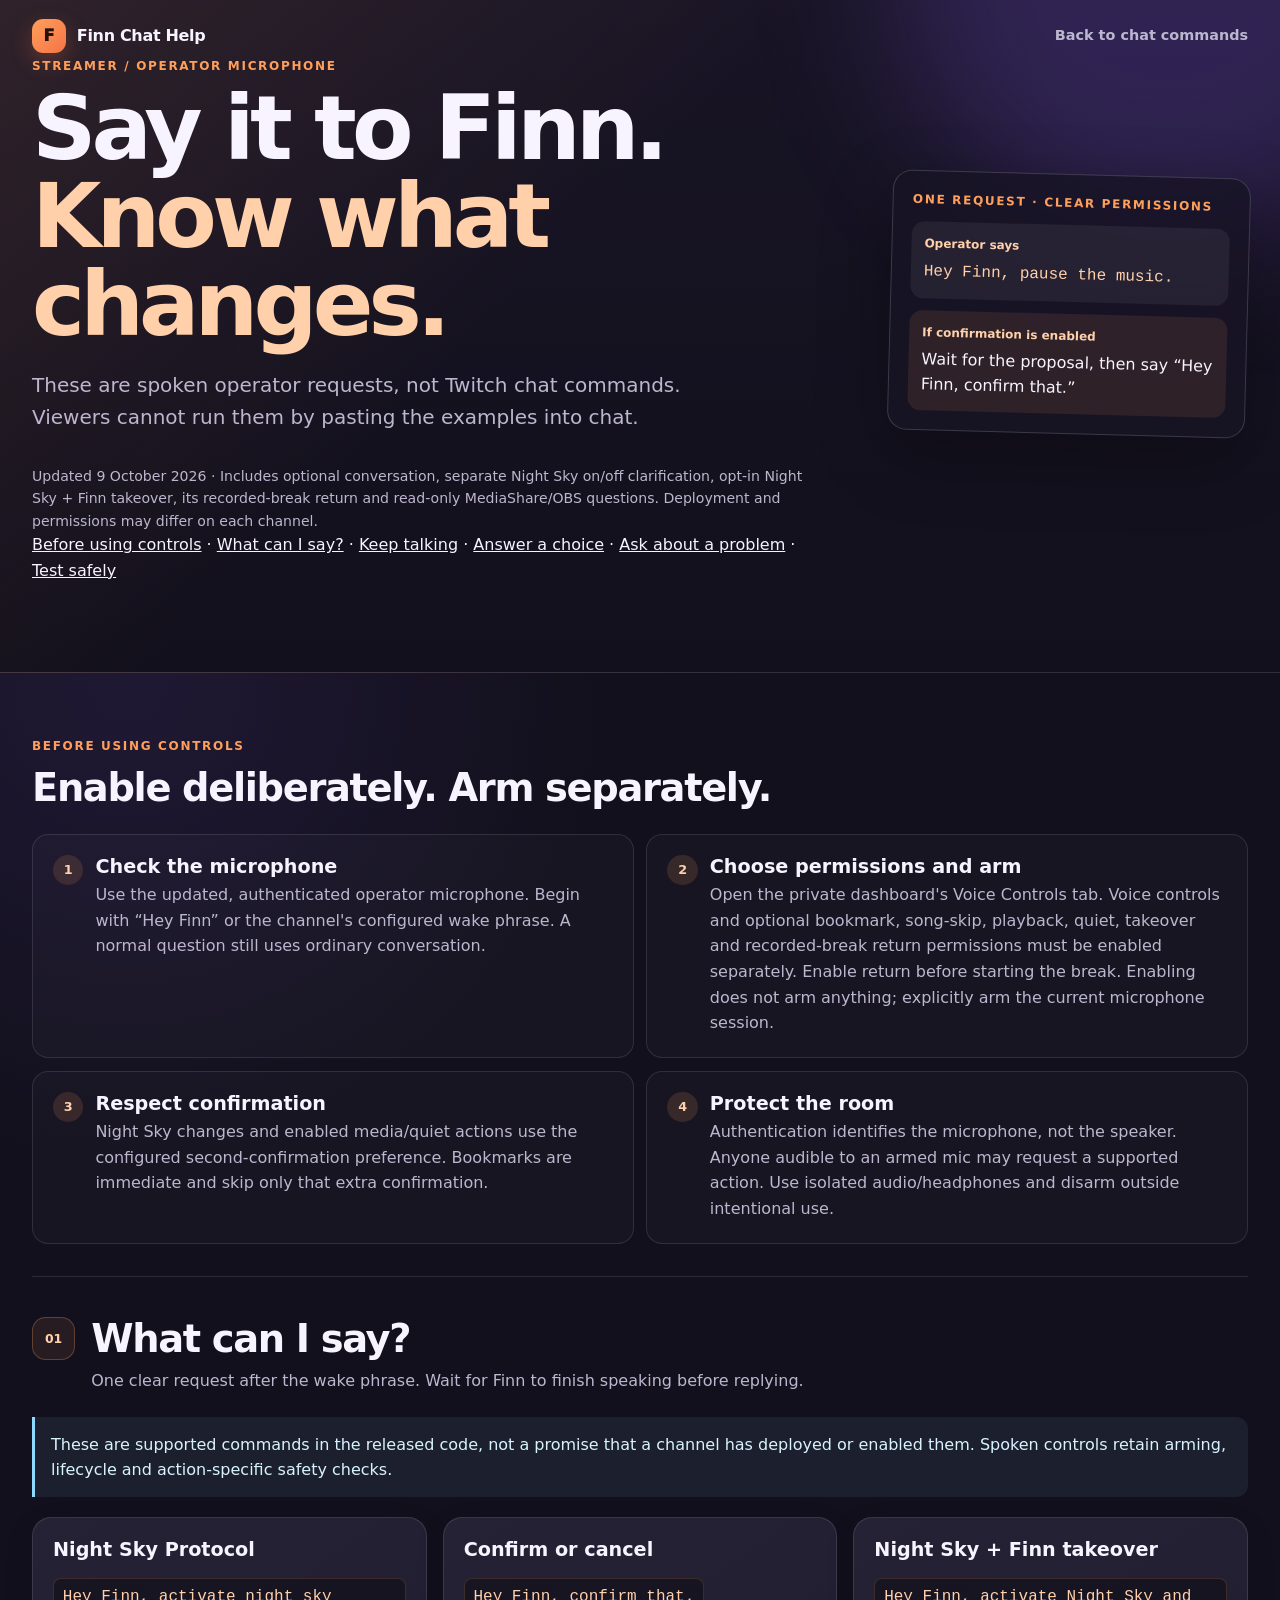
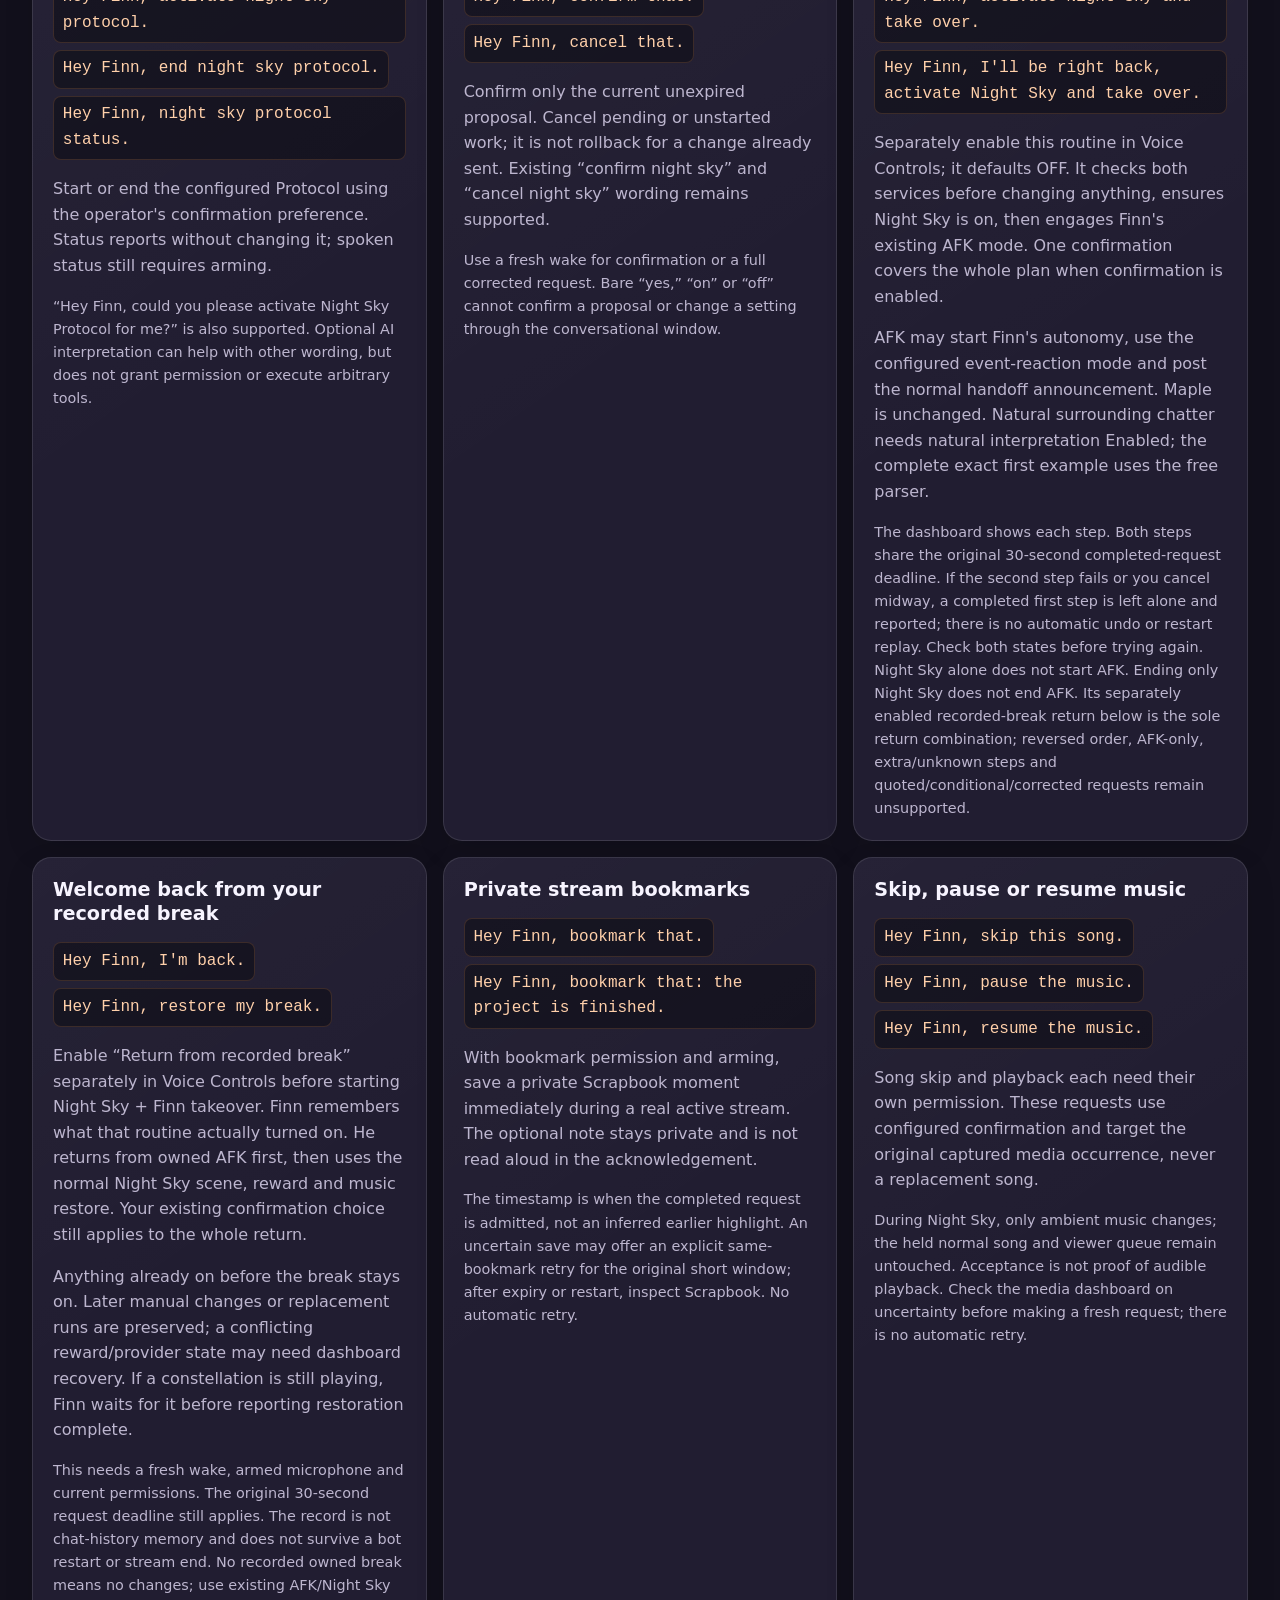
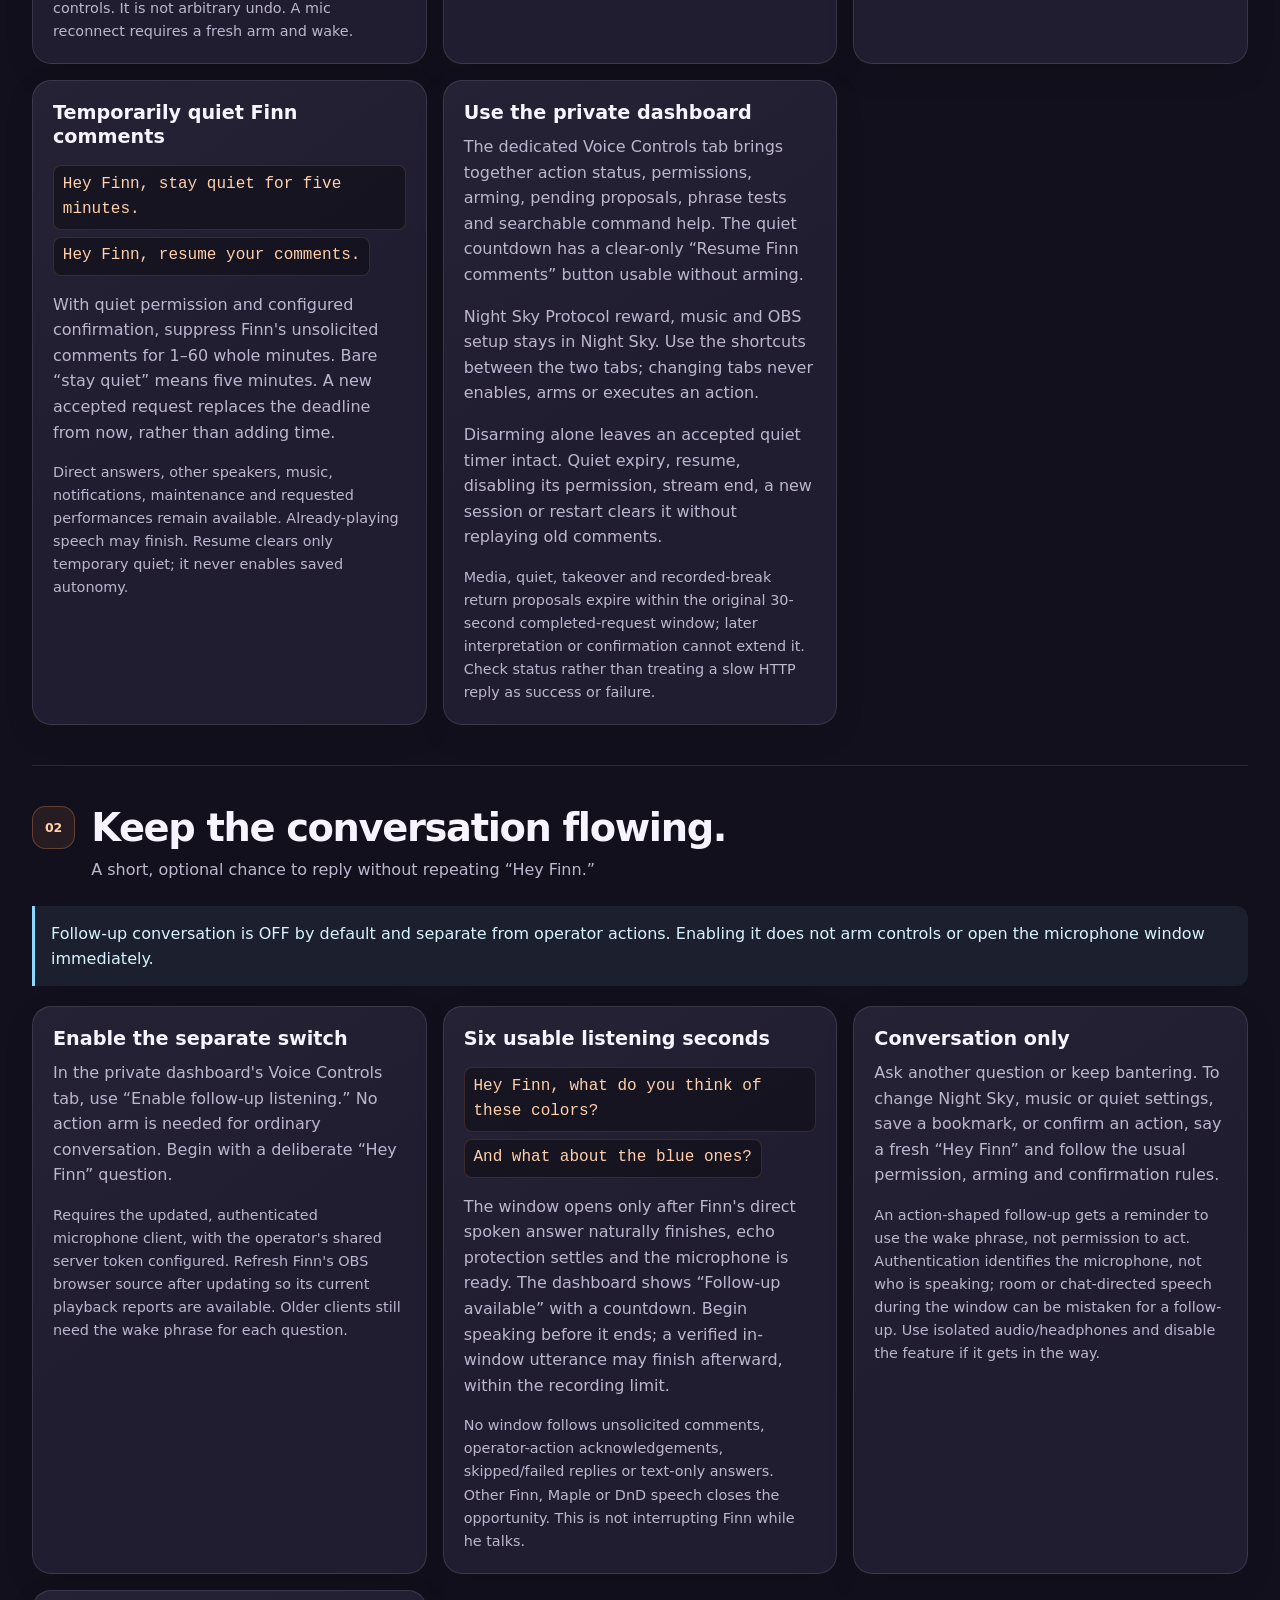
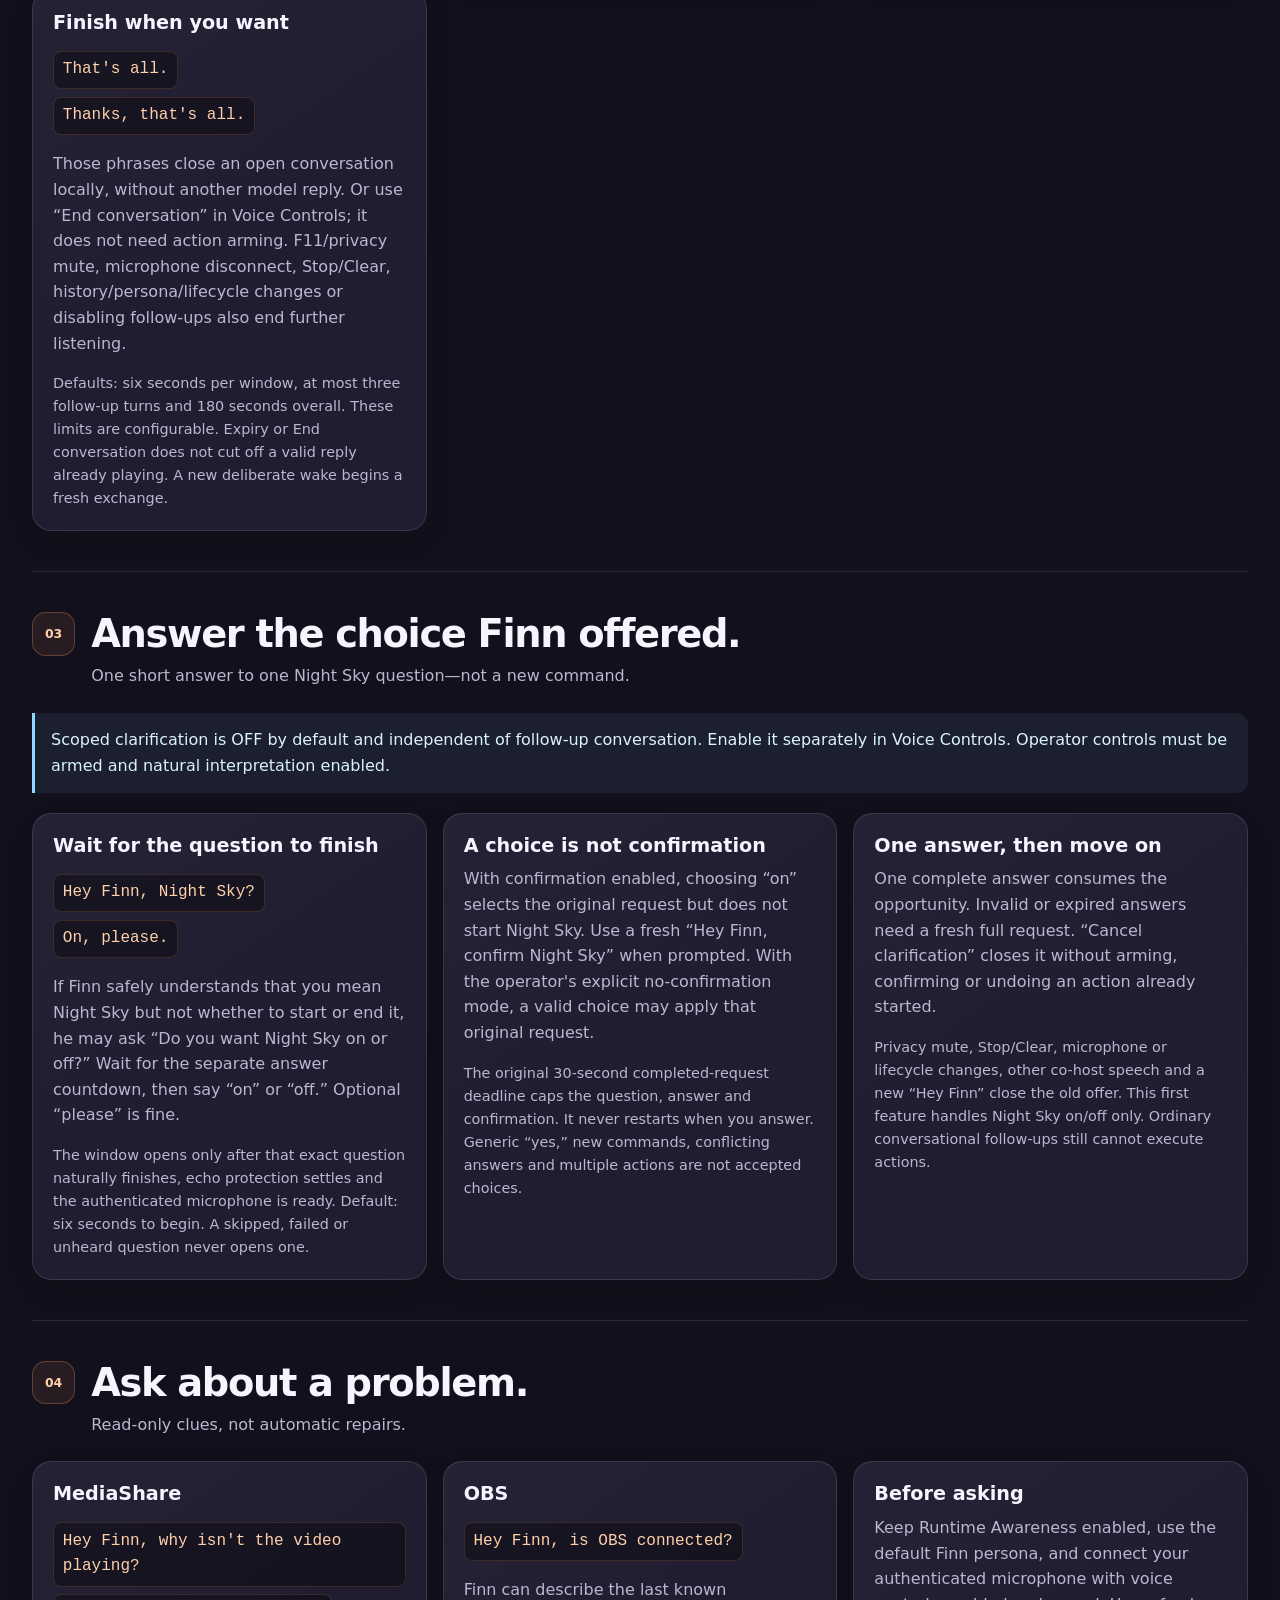
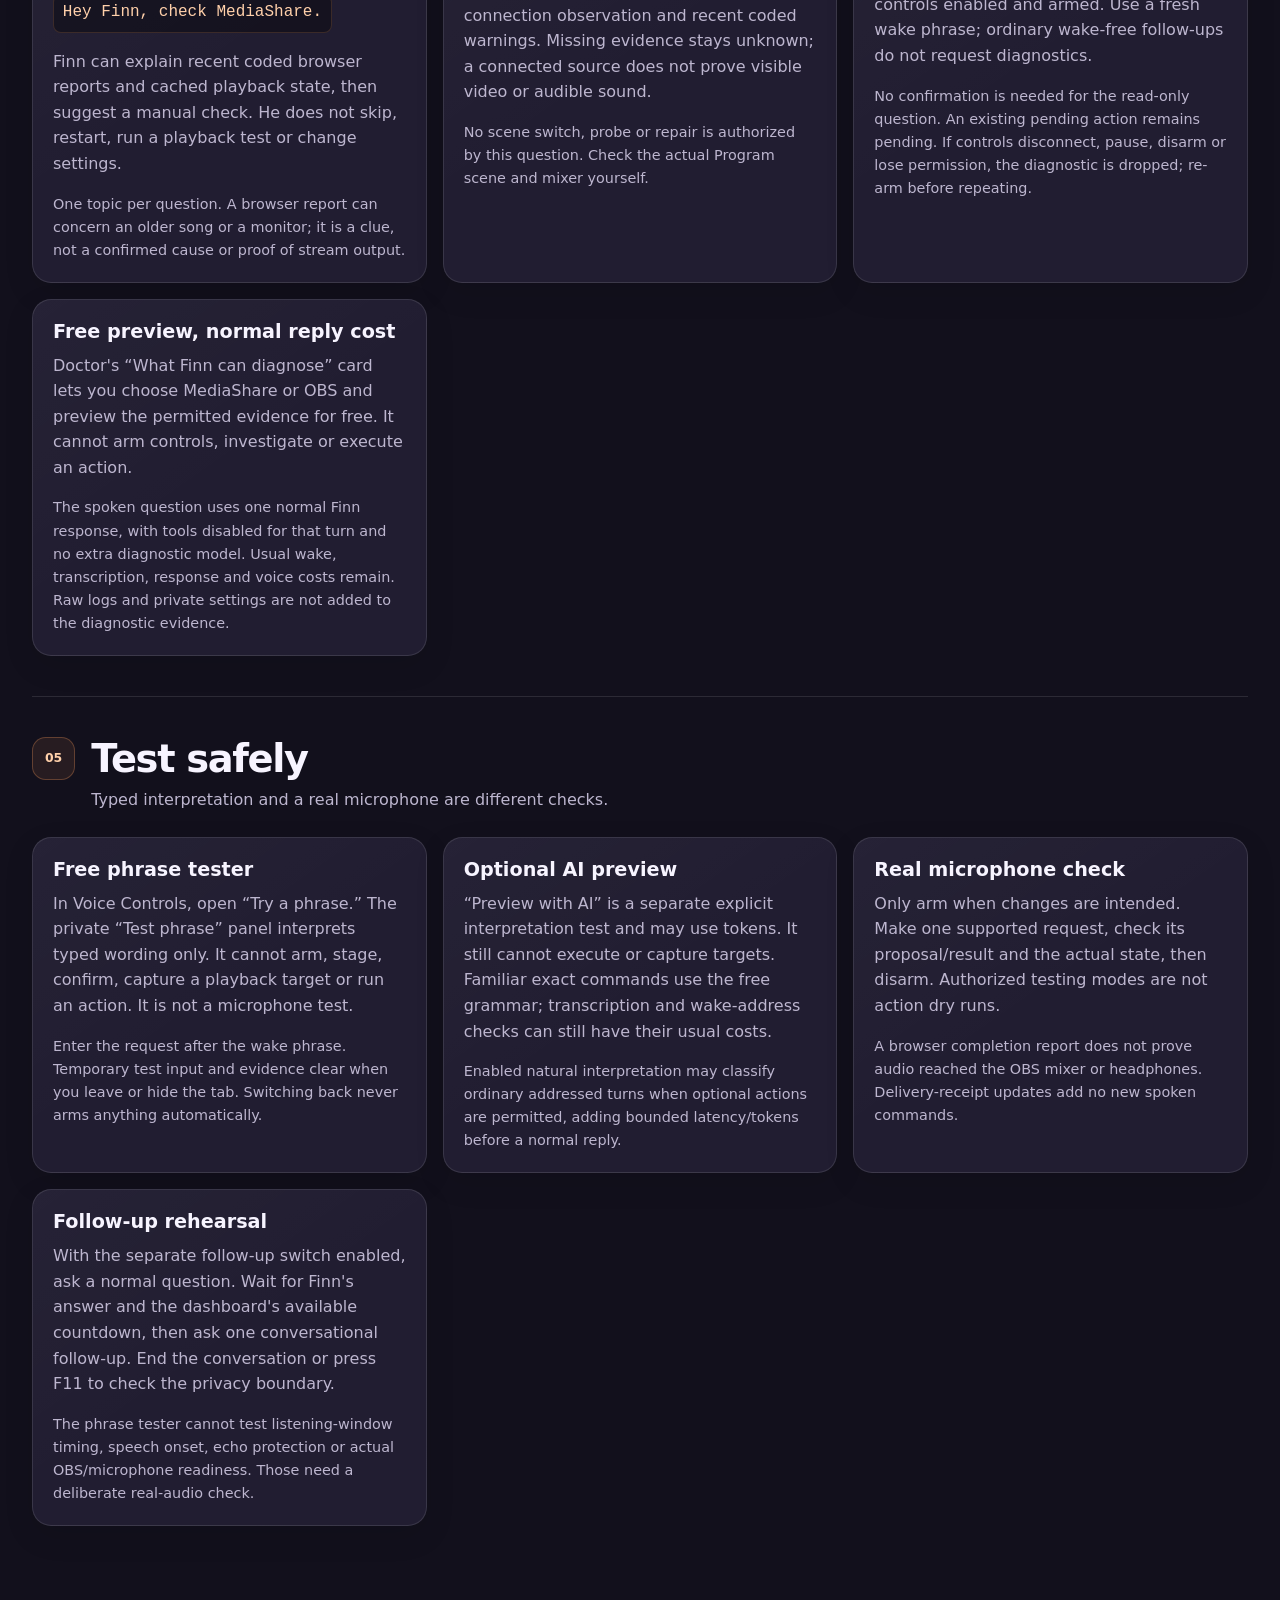
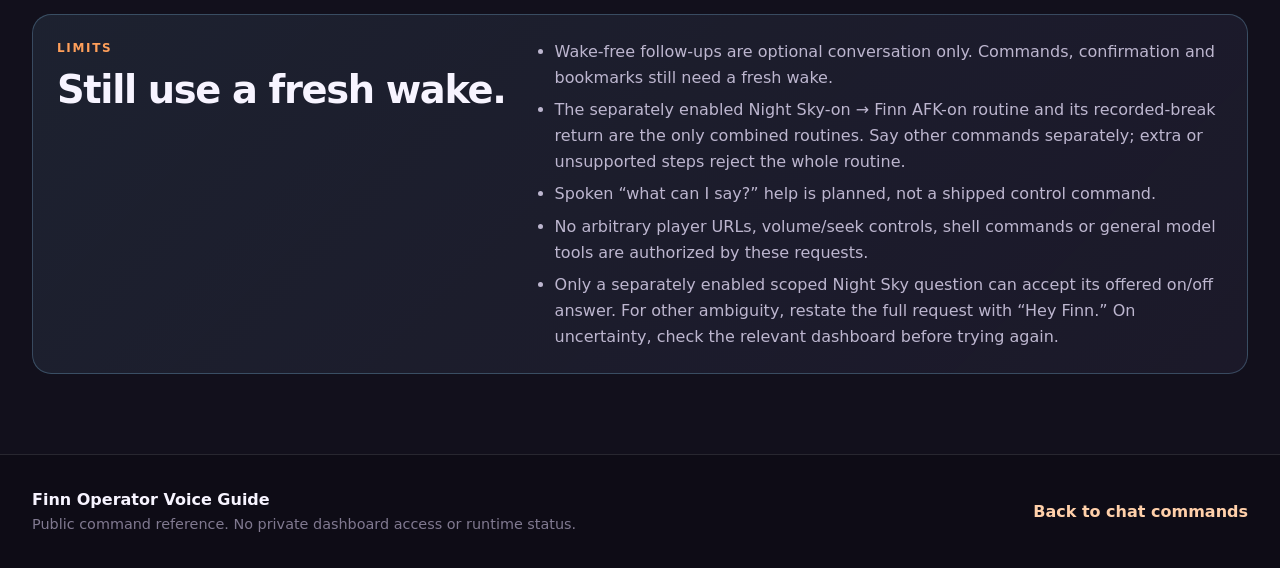
==== voice.html @ f702de1c "Document read-only MediaShare and OBS voice questions" ====
<!doctype html>
<html lang="en">
<head>
  <meta charset="utf-8">
  <meta name="viewport" content="width=device-width, initial-scale=1">
  <meta name="description" content="Finn's streamer/operator microphone controls: what to say, confirmation, privacy, and safe testing.">
  <meta name="theme-color" content="#12101c">
  <meta name="referrer" content="no-referrer">
  <meta http-equiv="Content-Security-Policy" content="default-src 'self'; script-src 'self'; style-src 'self'; img-src 'self' data:; connect-src 'none'; font-src 'self'; object-src 'none'; base-uri 'none'; form-action 'none';">
  <title>Finn Operator Voice Guide</title>
  <link rel="stylesheet" href="styles.css">
</head>
<body>
  <a class="skip-link" href="#voice-guide">Skip to the voice guide</a>
  <header class="site-header">
    <div class="header-glow" aria-hidden="true"></div>
    <div class="shell hero">
      <nav class="topbar" aria-label="Primary navigation">
        <a class="brand" href="index.html" aria-label="Finn Chat Help home">
          <span class="brand-mark" aria-hidden="true">F</span>
          <span>Finn Chat Help</span>
        </a>
        <a class="nav-link" href="index.html">Back to chat commands</a>
      </nav>
      <div class="hero-copy" id="top">
        <p class="eyebrow">STREAMER / OPERATOR MICROPHONE</p>
        <h1>Say it to Finn.<br><span>Know what changes.</span></h1>
        <p class="hero-intro">These are spoken operator requests, not Twitch chat commands. Viewers cannot run them by pasting the examples into chat.</p>
        <p class="search-hint">Updated 9 October 2026 · Includes optional conversation, separate Night Sky on/off clarification, opt-in Night Sky + Finn takeover, its recorded-break return and read-only MediaShare/OBS questions. Deployment and permissions may differ on each channel.</p>
        <p><a href="#before-use">Before using controls</a> · <a href="#commands">What can I say?</a> · <a href="#follow-ups">Keep talking</a> · <a href="#clarification">Answer a choice</a> · <a href="#diagnostics">Ask about a problem</a> · <a href="#testing">Test safely</a></p>
      </div>
      <div class="hero-card" aria-label="Voice request example">
        <p class="hero-card-label">ONE REQUEST · CLEAR PERMISSIONS</p>
        <div class="chat-bubble"><span class="chat-name">Operator says</span><code>Hey Finn, pause the music.</code></div>
        <div class="chat-bubble bot"><span class="chat-name">If confirmation is enabled</span><span>Wait for the proposal, then say “Hey Finn, confirm that.”</span></div>
      </div>
    </div>
  </header>

  <main id="voice-guide" class="shell">
    <section class="quick-start" id="before-use" aria-labelledby="before-use-title">
      <p class="section-kicker">BEFORE USING CONTROLS</p>
      <h2 id="before-use-title">Enable deliberately. Arm separately.</h2>
      <div class="quick-grid">
        <article><span class="step">1</span><h3>Check the microphone</h3><p>Use the updated, authenticated operator microphone. Begin with “Hey Finn” or the channel's configured wake phrase. A normal question still uses ordinary conversation.</p></article>
        <article><span class="step">2</span><h3>Choose permissions and arm</h3><p>Open the private dashboard's Voice Controls tab. Voice controls and optional bookmark, song-skip, playback, quiet, takeover and recorded-break return permissions must be enabled separately. Enable return before starting the break. Enabling does not arm anything; explicitly arm the current microphone session.</p></article>
        <article><span class="step">3</span><h3>Respect confirmation</h3><p>Night Sky changes and enabled media/quiet actions use the configured second-confirmation preference. Bookmarks are immediate and skip only that extra confirmation.</p></article>
        <article><span class="step">4</span><h3>Protect the room</h3><p>Authentication identifies the microphone, not the speaker. Anyone audible to an armed mic may request a supported action. Use isolated audio/headphones and disarm outside intentional use.</p></article>
      </div>
    </section>

    <section class="command-section" id="commands" aria-labelledby="commands-title">
      <div class="section-heading"><span class="section-icon" aria-hidden="true">01</span><div><h2 id="commands-title">What can I say?</h2><p>One clear request after the wake phrase. Wait for Finn to finish speaking before replying.</p></div></div>
      <div class="notice">These are supported commands in the released code, not a promise that a channel has deployed or enabled them. Spoken controls retain arming, lifecycle and action-specific safety checks.</div>
      <div class="card-grid">
        <article class="command-card" id="night-sky">
          <h3>Night Sky Protocol</h3>
          <div class="command-list"><code>Hey Finn, activate night sky protocol.</code><code>Hey Finn, end night sky protocol.</code><code>Hey Finn, night sky protocol status.</code></div>
          <p>Start or end the configured Protocol using the operator's confirmation preference. Status reports without changing it; spoken status still requires arming.</p>
          <p class="fine-print">“Hey Finn, could you please activate Night Sky Protocol for me?” is also supported. Optional AI interpretation can help with other wording, but does not grant permission or execute arbitrary tools.</p>
        </article>
        <article class="command-card" id="confirm-cancel">
          <h3>Confirm or cancel</h3>
          <div class="command-list"><code>Hey Finn, confirm that.</code><code>Hey Finn, cancel that.</code></div>
          <p>Confirm only the current unexpired proposal. Cancel pending or unstarted work; it is not rollback for a change already sent. Existing “confirm night sky” and “cancel night sky” wording remains supported.</p>
          <p class="fine-print">Use a fresh wake for confirmation or a full corrected request. Bare “yes,” “on” or “off” cannot confirm a proposal or change a setting through the conversational window.</p>
        </article>
        <article class="command-card" id="night-sky-takeover">
          <h3>Night Sky + Finn takeover</h3>
          <div class="command-list"><code>Hey Finn, activate Night Sky and take over.</code><code>Hey Finn, I'll be right back, activate Night Sky and take over.</code></div>
          <p>Separately enable this routine in Voice Controls; it defaults OFF. It checks both services before changing anything, ensures Night Sky is on, then engages Finn's existing AFK mode. One confirmation covers the whole plan when confirmation is enabled.</p>
          <p>AFK may start Finn's autonomy, use the configured event-reaction mode and post the normal handoff announcement. Maple is unchanged. Natural surrounding chatter needs natural interpretation Enabled; the complete exact first example uses the free parser.</p>
          <p class="fine-print">The dashboard shows each step. Both steps share the original 30-second completed-request deadline. If the second step fails or you cancel midway, a completed first step is left alone and reported; there is no automatic undo or restart replay. Check both states before trying again.</p>
          <p class="fine-print">Night Sky alone does not start AFK. Ending only Night Sky does not end AFK. Its separately enabled recorded-break return below is the sole return combination; reversed order, AFK-only, extra/unknown steps and quoted/conditional/corrected requests remain unsupported.</p>
        </article>
        <article class="command-card" id="break-return">
          <h3>Welcome back from your recorded break</h3>
          <div class="command-list"><code>Hey Finn, I'm back.</code><code>Hey Finn, restore my break.</code></div>
          <p>Enable “Return from recorded break” separately in Voice Controls before starting Night Sky + Finn takeover. Finn remembers what that routine actually turned on. He returns from owned AFK first, then uses the normal Night Sky scene, reward and music restore. Your existing confirmation choice still applies to the whole return.</p>
          <p>Anything already on before the break stays on. Later manual changes or replacement runs are preserved; a conflicting reward/provider state may need dashboard recovery. If a constellation is still playing, Finn waits for it before reporting restoration complete.</p>
          <p class="fine-print">This needs a fresh wake, armed microphone and current permissions. The original 30-second request deadline still applies. The record is not chat-history memory and does not survive a bot restart or stream end. No recorded owned break means no changes; use existing AFK/Night Sky controls. It is not arbitrary undo. A mic reconnect requires a fresh arm and wake.</p>
        </article>
        <article class="command-card" id="bookmarks">
          <h3>Private stream bookmarks</h3>
          <div class="command-list"><code>Hey Finn, bookmark that.</code><code>Hey Finn, bookmark that: the project is finished.</code></div>
          <p>With bookmark permission and arming, save a private Scrapbook moment immediately during a real active stream. The optional note stays private and is not read aloud in the acknowledgement.</p>
          <p class="fine-print">The timestamp is when the completed request is admitted, not an inferred earlier highlight. An uncertain save may offer an explicit same-bookmark retry for the original short window; after expiry or restart, inspect Scrapbook. No automatic retry.</p>
        </article>
        <article class="command-card" id="media">
          <h3>Skip, pause or resume music</h3>
          <div class="command-list"><code>Hey Finn, skip this song.</code><code>Hey Finn, pause the music.</code><code>Hey Finn, resume the music.</code></div>
          <p>Song skip and playback each need their own permission. These requests use configured confirmation and target the original captured media occurrence, never a replacement song.</p>
          <p class="fine-print">During Night Sky, only ambient music changes; the held normal song and viewer queue remain untouched. Acceptance is not proof of audible playback. Check the media dashboard on uncertainty before making a fresh request; there is no automatic retry.</p>
        </article>
        <article class="command-card" id="quiet">
          <h3>Temporarily quiet Finn comments</h3>
          <div class="command-list"><code>Hey Finn, stay quiet for five minutes.</code><code>Hey Finn, resume your comments.</code></div>
          <p>With quiet permission and configured confirmation, suppress Finn's unsolicited comments for 1–60 whole minutes. Bare “stay quiet” means five minutes. A new accepted request replaces the deadline from now, rather than adding time.</p>
          <p class="fine-print">Direct answers, other speakers, music, notifications, maintenance and requested performances remain available. Already-playing speech may finish. Resume clears only temporary quiet; it never enables saved autonomy.</p>
        </article>
        <article class="command-card" id="dashboard">
          <h3>Use the private dashboard</h3>
          <p>The dedicated Voice Controls tab brings together action status, permissions, arming, pending proposals, phrase tests and searchable command help. The quiet countdown has a clear-only “Resume Finn comments” button usable without arming.</p>
          <p>Night Sky Protocol reward, music and OBS setup stays in Night Sky. Use the shortcuts between the two tabs; changing tabs never enables, arms or executes an action.</p>
          <p>Disarming alone leaves an accepted quiet timer intact. Quiet expiry, resume, disabling its permission, stream end, a new session or restart clears it without replaying old comments.</p>
          <p class="fine-print">Media, quiet, takeover and recorded-break return proposals expire within the original 30-second completed-request window; later interpretation or confirmation cannot extend it. Check status rather than treating a slow HTTP reply as success or failure.</p>
        </article>
      </div>
    </section>

    <section class="command-section" id="follow-ups" aria-labelledby="follow-ups-title">
      <div class="section-heading"><span class="section-icon" aria-hidden="true">02</span><div><h2 id="follow-ups-title">Keep the conversation flowing.</h2><p>A short, optional chance to reply without repeating “Hey Finn.”</p></div></div>
      <div class="notice">Follow-up conversation is OFF by default and separate from operator actions. Enabling it does not arm controls or open the microphone window immediately.</div>
      <div class="card-grid">
        <article class="command-card" id="follow-up-start">
          <h3>Enable the separate switch</h3>
          <p>In the private dashboard's Voice Controls tab, use “Enable follow-up listening.” No action arm is needed for ordinary conversation. Begin with a deliberate “Hey Finn” question.</p>
          <p class="fine-print">Requires the updated, authenticated microphone client, with the operator's shared server token configured. Refresh Finn's OBS browser source after updating so its current playback reports are available. Older clients still need the wake phrase for each question.</p>
        </article>
        <article class="command-card" id="follow-up-window">
          <h3>Six usable listening seconds</h3>
          <div class="command-list"><code>Hey Finn, what do you think of these colors?</code><code>And what about the blue ones?</code></div>
          <p>The window opens only after Finn's direct spoken answer naturally finishes, echo protection settles and the microphone is ready. The dashboard shows “Follow-up available” with a countdown. Begin speaking before it ends; a verified in-window utterance may finish afterward, within the recording limit.</p>
          <p class="fine-print">No window follows unsolicited comments, operator-action acknowledgements, skipped/failed replies or text-only answers. Other Finn, Maple or DnD speech closes the opportunity. This is not interrupting Finn while he talks.</p>
        </article>
        <article class="command-card" id="follow-up-actions">
          <h3>Conversation only</h3>
          <p>Ask another question or keep bantering. To change Night Sky, music or quiet settings, save a bookmark, or confirm an action, say a fresh “Hey Finn” and follow the usual permission, arming and confirmation rules.</p>
          <p class="fine-print">An action-shaped follow-up gets a reminder to use the wake phrase, not permission to act. Authentication identifies the microphone, not who is speaking; room or chat-directed speech during the window can be mistaken for a follow-up. Use isolated audio/headphones and disable the feature if it gets in the way.</p>
        </article>
        <article class="command-card" id="follow-up-end">
          <h3>Finish when you want</h3>
          <div class="command-list"><code>That's all.</code><code>Thanks, that's all.</code></div>
          <p>Those phrases close an open conversation locally, without another model reply. Or use “End conversation” in Voice Controls; it does not need action arming. F11/privacy mute, microphone disconnect, Stop/Clear, history/persona/lifecycle changes or disabling follow-ups also end further listening.</p>
          <p class="fine-print">Defaults: six seconds per window, at most three follow-up turns and 180 seconds overall. These limits are configurable. Expiry or End conversation does not cut off a valid reply already playing. A new deliberate wake begins a fresh exchange.</p>
        </article>
      </div>
    </section>

    <section class="command-section" id="clarification" aria-labelledby="clarification-title">
      <div class="section-heading"><span class="section-icon" aria-hidden="true">03</span><div><h2 id="clarification-title">Answer the choice Finn offered.</h2><p>One short answer to one Night Sky question—not a new command.</p></div></div>
      <div class="notice">Scoped clarification is OFF by default and independent of follow-up conversation. Enable it separately in Voice Controls. Operator controls must be armed and natural interpretation enabled.</div>
      <div class="card-grid">
        <article class="command-card" id="clarification-choice">
          <h3>Wait for the question to finish</h3>
          <div class="command-list"><code>Hey Finn, Night Sky?</code><code>On, please.</code></div>
          <p>If Finn safely understands that you mean Night Sky but not whether to start or end it, he may ask “Do you want Night Sky on or off?” Wait for the separate answer countdown, then say “on” or “off.” Optional “please” is fine.</p>
          <p class="fine-print">The window opens only after that exact question naturally finishes, echo protection settles and the authenticated microphone is ready. Default: six seconds to begin. A skipped, failed or unheard question never opens one.</p>
        </article>
        <article class="command-card" id="clarification-confirm">
          <h3>A choice is not confirmation</h3>
          <p>With confirmation enabled, choosing “on” selects the original request but does not start Night Sky. Use a fresh “Hey Finn, confirm Night Sky” when prompted. With the operator's explicit no-confirmation mode, a valid choice may apply that original request.</p>
          <p class="fine-print">The original 30-second completed-request deadline caps the question, answer and confirmation. It never restarts when you answer. Generic “yes,” new commands, conflicting answers and multiple actions are not accepted choices.</p>
        </article>
        <article class="command-card" id="clarification-end">
          <h3>One answer, then move on</h3>
          <p>One complete answer consumes the opportunity. Invalid or expired answers need a fresh full request. “Cancel clarification” closes it without arming, confirming or undoing an action already started.</p>
          <p class="fine-print">Privacy mute, Stop/Clear, microphone or lifecycle changes, other co-host speech and a new “Hey Finn” close the old offer. This first feature handles Night Sky on/off only. Ordinary conversational follow-ups still cannot execute actions.</p>
        </article>
      </div>
    </section>

    <section class="command-section" id="diagnostics" aria-labelledby="diagnostics-title">
      <div class="section-heading"><span class="section-icon" aria-hidden="true">04</span><div><h2 id="diagnostics-title">Ask about a problem.</h2><p>Read-only clues, not automatic repairs.</p></div></div>
      <div class="card-grid">
        <article class="command-card"><h3>MediaShare</h3><div class="command-list"><code>Hey Finn, why isn't the video playing?</code><code>Hey Finn, check MediaShare.</code></div><p>Finn can explain recent coded browser reports and cached playback state, then suggest a manual check. He does not skip, restart, run a playback test or change settings.</p><p class="fine-print">One topic per question. A browser report can concern an older song or a monitor; it is a clue, not a confirmed cause or proof of stream output.</p></article>
        <article class="command-card"><h3>OBS</h3><div class="command-list"><code>Hey Finn, is OBS connected?</code></div><p>Finn can describe the last known connection observation and recent coded warnings. Missing evidence stays unknown; a connected source does not prove visible video or audible sound.</p><p class="fine-print">No scene switch, probe or repair is authorized by this question. Check the actual Program scene and mixer yourself.</p></article>
        <article class="command-card"><h3>Before asking</h3><p>Keep Runtime Awareness enabled, use the default Finn persona, and connect your authenticated microphone with voice controls enabled and armed. Use a fresh wake phrase; ordinary wake-free follow-ups do not request diagnostics.</p><p class="fine-print">No confirmation is needed for the read-only question. An existing pending action remains pending. If controls disconnect, pause, disarm or lose permission, the diagnostic is dropped; re-arm before repeating.</p></article>
        <article class="command-card"><h3>Free preview, normal reply cost</h3><p>Doctor's “What Finn can diagnose” card lets you choose MediaShare or OBS and preview the permitted evidence for free. It cannot arm controls, investigate or execute an action.</p><p class="fine-print">The spoken question uses one normal Finn response, with tools disabled for that turn and no extra diagnostic model. Usual wake, transcription, response and voice costs remain. Raw logs and private settings are not added to the diagnostic evidence.</p></article>
      </div>
    </section>

    <section class="command-section" id="testing" aria-labelledby="testing-title">
      <div class="section-heading"><span class="section-icon" aria-hidden="true">05</span><div><h2 id="testing-title">Test safely</h2><p>Typed interpretation and a real microphone are different checks.</p></div></div>
      <div class="card-grid">
        <article class="command-card"><h3>Free phrase tester</h3><p>In Voice Controls, open “Try a phrase.” The private “Test phrase” panel interprets typed wording only. It cannot arm, stage, confirm, capture a playback target or run an action. It is not a microphone test.</p><p class="fine-print">Enter the request after the wake phrase. Temporary test input and evidence clear when you leave or hide the tab. Switching back never arms anything automatically.</p></article>
        <article class="command-card"><h3>Optional AI preview</h3><p>“Preview with AI” is a separate explicit interpretation test and may use tokens. It still cannot execute or capture targets. Familiar exact commands use the free grammar; transcription and wake-address checks can still have their usual costs.</p><p class="fine-print">Enabled natural interpretation may classify ordinary addressed turns when optional actions are permitted, adding bounded latency/tokens before a normal reply.</p></article>
        <article class="command-card"><h3>Real microphone check</h3><p>Only arm when changes are intended. Make one supported request, check its proposal/result and the actual state, then disarm. Authorized testing modes are not action dry runs.</p><p class="fine-print">A browser completion report does not prove audio reached the OBS mixer or headphones. Delivery-receipt updates add no new spoken commands.</p></article>
        <article class="command-card"><h3>Follow-up rehearsal</h3><p>With the separate follow-up switch enabled, ask a normal question. Wait for Finn's answer and the dashboard's available countdown, then ask one conversational follow-up. End the conversation or press F11 to check the privacy boundary.</p><p class="fine-print">The phrase tester cannot test listening-window timing, speech onset, echo protection or actual OBS/microphone readiness. Those need a deliberate real-audio check.</p></article>
      </div>
    </section>

    <section class="troubleshooting" aria-labelledby="limits-title">
      <div><p class="section-kicker">LIMITS</p><h2 id="limits-title">Still use a fresh wake.</h2></div>
      <ul>
        <li>Wake-free follow-ups are optional conversation only. Commands, confirmation and bookmarks still need a fresh wake.</li>
        <li>The separately enabled Night Sky-on → Finn AFK-on routine and its recorded-break return are the only combined routines. Say other commands separately; extra or unsupported steps reject the whole routine.</li>
        <li>Spoken “what can I say?” help is planned, not a shipped control command.</li>
        <li>No arbitrary player URLs, volume/seek controls, shell commands or general model tools are authorized by these requests.</li>
        <li>Only a separately enabled scoped Night Sky question can accept its offered on/off answer. For other ambiguity, restate the full request with “Hey Finn.” On uncertainty, check the relevant dashboard before trying again.</li>
      </ul>
    </section>
  </main>
  <footer><div class="shell footer-inner"><div><strong>Finn Operator Voice Guide</strong><p>Public command reference. No private dashboard access or runtime status.</p></div><a href="index.html">Back to chat commands</a></div></footer>
</body>
</html>
---- styles.css ----
:root {
  color-scheme: dark;
  --bg: #12101c;
  --bg-soft: #191625;
  --panel: #211d31;
  --panel-raised: #28223b;
  --text: #f7f4ff;
  --muted: #bdb6cf;
  --faint: #807990;
  --accent: #ff9f5a;
  --accent-light: #ffd0aa;
  --accent-dark: #9b4f20;
  --purple: #bda5ff;
  --green: #6ee7b7;
  --blue: #8ed8ff;
  --border: rgba(255, 255, 255, 0.11);
  --focus: #fcd34d;
  --shadow: 0 24px 70px rgba(0, 0, 0, 0.3);
  --radius: 1.2rem;
  --shell: 76rem;
}

* {
  box-sizing: border-box;
}

html {
  scroll-behavior: smooth;
  scroll-padding-top: 1.25rem;
}

body {
  margin: 0;
  background:
    radial-gradient(circle at 10% 8%, rgba(139, 92, 246, 0.11), transparent 30rem),
    var(--bg);
  color: var(--text);
  font-family:
    Inter, ui-sans-serif, system-ui, -apple-system, BlinkMacSystemFont, "Segoe UI",
    sans-serif;
  font-size: 1rem;
  line-height: 1.6;
}

a {
  color: inherit;
}

button,
input {
  font: inherit;
}

code,
kbd {
  font-family: "Cascadia Code", "SFMono-Regular", Consolas, monospace;
}

code {
  color: var(--accent-light);
}

.shell {
  width: min(calc(100% - 2rem), var(--shell));
  margin-inline: auto;
}

.skip-link {
  position: fixed;
  top: 0.75rem;
  left: 0.75rem;
  z-index: 100;
  padding: 0.65rem 0.9rem;
  border-radius: 0.6rem;
  background: var(--focus);
  color: #17120a;
  font-weight: 800;
  transform: translateY(-200%);
  transition: transform 140ms ease;
}

.skip-link:focus {
  transform: translateY(0);
}

:focus-visible {
  outline: 3px solid var(--focus);
  outline-offset: 3px;
}

.site-header {
  position: relative;
  overflow: hidden;
  border-bottom: 1px solid var(--border);
  background:
    linear-gradient(135deg, rgba(255, 159, 90, 0.1), transparent 42%),
    linear-gradient(180deg, #181425, #12101c);
}

.header-glow {
  position: absolute;
  width: 34rem;
  height: 34rem;
  top: -19rem;
  right: -10rem;
  border-radius: 50%;
  background: rgba(139, 92, 246, 0.22);
  filter: blur(70px);
  pointer-events: none;
}

.hero {
  position: relative;
  padding-bottom: 4.5rem;
}

.topbar {
  display: flex;
  align-items: center;
  justify-content: space-between;
  padding-block: 1.2rem;
}

.brand {
  display: inline-flex;
  align-items: center;
  gap: 0.7rem;
  color: var(--text);
  font-weight: 850;
  letter-spacing: -0.02em;
  text-decoration: none;
}

.brand-mark {
  display: grid;
  width: 2.1rem;
  height: 2.1rem;
  place-items: center;
  border-radius: 0.7rem;
  background: linear-gradient(135deg, var(--accent), #f47448);
  color: #241207;
  font-weight: 950;
  box-shadow: 0 8px 22px rgba(255, 126, 66, 0.25);
}

.nav-link {
  color: var(--muted);
  font-size: 0.9rem;
  font-weight: 700;
  text-decoration: none;
}

.nav-link:hover {
  color: var(--text);
}

.hero-copy {
  max-width: 50rem;
  padding-top: 3rem;
}

.eyebrow,
.section-kicker,
.hero-card-label {
  margin: 0 0 0.6rem;
  color: var(--accent);
  font-size: 0.75rem;
  font-weight: 850;
  letter-spacing: 0.14em;
}

h1,
h2,
h3,
p {
  margin-top: 0;
}

h1 {
  max-width: 15ch;
  margin-bottom: 1.25rem;
  font-size: clamp(2.6rem, 9vw, 5.6rem);
  line-height: 0.98;
  letter-spacing: -0.055em;
}

h1 span {
  color: var(--accent-light);
}

h2 {
  margin-bottom: 0.4rem;
  font-size: clamp(1.65rem, 4vw, 2.4rem);
  line-height: 1.15;
  letter-spacing: -0.035em;
}

h3 {
  margin-bottom: 0.55rem;
  font-size: 1.2rem;
  line-height: 1.25;
}

.hero-intro {
  max-width: 42rem;
  margin-bottom: 2rem;
  color: var(--muted);
  font-size: clamp(1.05rem, 2.5vw, 1.25rem);
}

.search-panel {
  max-width: 45rem;
}

.search-panel label {
  display: block;
  margin-bottom: 0.5rem;
  color: var(--text);
  font-size: 0.9rem;
  font-weight: 750;
}

.search-box {
  display: flex;
  align-items: center;
  gap: 0.7rem;
  padding: 0.25rem 0.65rem 0.25rem 0.85rem;
  border: 1px solid rgba(255, 255, 255, 0.2);
  border-radius: 0.9rem;
  background: rgba(10, 8, 17, 0.7);
  box-shadow: 0 15px 40px rgba(0, 0, 0, 0.22);
}

.search-box:focus-within {
  border-color: var(--accent);
  box-shadow: 0 0 0 3px rgba(255, 159, 90, 0.16);
}

.search-box svg {
  flex: 0 0 auto;
  fill: none;
  stroke: var(--faint);
  stroke-linecap: round;
  stroke-width: 2;
}

.search-box input {
  min-width: 0;
  flex: 1;
  padding: 0.75rem 0;
  border: 0;
  outline: 0;
  background: transparent;
  color: var(--text);
}

.search-box input::placeholder {
  color: var(--faint);
}

.search-box kbd {
  display: none;
  padding: 0.15rem 0.45rem;
  border: 1px solid var(--border);
  border-radius: 0.35rem;
  background: var(--panel);
  color: var(--muted);
  font-size: 0.75rem;
}

.search-hint {
  margin: 0.65rem 0 0;
  color: var(--muted);
  font-size: 0.88rem;
}

.hero-card {
  display: none;
}

.quick-start {
  padding-block: 4rem 2rem;
}

.quick-grid {
  display: grid;
  gap: 0.8rem;
  margin-top: 1.5rem;
}

.quick-grid article {
  position: relative;
  padding: 1.25rem 1.25rem 1.15rem 3.9rem;
  border: 1px solid var(--border);
  border-radius: 1rem;
  background: rgba(255, 255, 255, 0.025);
}

.quick-grid h3,
.quick-grid p {
  margin-bottom: 0.2rem;
}

.quick-grid p {
  color: var(--muted);
}

.step {
  position: absolute;
  top: 1.25rem;
  left: 1.25rem;
  display: grid;
  width: 1.9rem;
  height: 1.9rem;
  place-items: center;
  border-radius: 50%;
  background: rgba(255, 159, 90, 0.14);
  color: var(--accent-light);
  font-size: 0.8rem;
  font-weight: 850;
}

.guide-toolbar {
  display: flex;
  flex-direction: column;
  gap: 1.25rem;
  padding-block: 3rem 1.5rem;
}

.filters {
  display: flex;
  flex-wrap: wrap;
  gap: 0.55rem;
}

.filter-button,
#clear-search {
  padding: 0.58rem 0.9rem;
  border: 1px solid var(--border);
  border-radius: 999px;
  background: var(--panel);
  color: var(--muted);
  cursor: pointer;
  font-weight: 750;
}

.filter-button:hover,
.filter-button.is-active,
#clear-search:hover {
  border-color: rgba(255, 159, 90, 0.7);
  background: rgba(255, 159, 90, 0.13);
  color: var(--accent-light);
}

.result-status {
  min-height: 1.6rem;
  margin-bottom: 0.5rem;
  color: var(--muted);
  font-size: 0.9rem;
}

.command-section {
  padding-block: 2.5rem;
  border-top: 1px solid var(--border);
}

.section-heading {
  display: flex;
  align-items: flex-start;
  gap: 1rem;
  margin-bottom: 1.5rem;
}

.section-heading p {
  margin-bottom: 0;
  color: var(--muted);
}

.section-icon {
  display: grid;
  width: 2.7rem;
  height: 2.7rem;
  flex: 0 0 auto;
  place-items: center;
  border: 1px solid rgba(255, 159, 90, 0.28);
  border-radius: 0.85rem;
  background: rgba(255, 159, 90, 0.09);
  color: var(--accent-light);
  font-size: 0.78rem;
  font-weight: 850;
}

.card-grid {
  display: grid;
  gap: 1rem;
}

.command-card {
  min-width: 0;
  padding: 1.25rem;
  border: 1px solid var(--border);
  border-radius: var(--radius);
  background:
    linear-gradient(145deg, rgba(255, 255, 255, 0.025), transparent 50%),
    var(--panel);
  box-shadow: 0 10px 30px rgba(0, 0, 0, 0.1);
}

.command-card:target {
  border-color: var(--accent);
  box-shadow: 0 0 0 4px rgba(255, 159, 90, 0.13), var(--shadow);
}

.command-card.featured {
  background:
    linear-gradient(145deg, rgba(255, 159, 90, 0.1), transparent 55%),
    var(--panel);
}

.command-card p {
  color: var(--muted);
}

.card-top {
  display: flex;
  align-items: center;
  justify-content: space-between;
  margin-bottom: 0.9rem;
}

.access {
  display: inline-flex;
  align-items: center;
  padding: 0.25rem 0.58rem;
  border-radius: 999px;
  font-size: 0.72rem;
  font-weight: 850;
  letter-spacing: 0.02em;
}

.access.everyone {
  background: rgba(110, 231, 183, 0.11);
  color: var(--green);
}

.access.mod {
  background: rgba(189, 165, 255, 0.12);
  color: var(--purple);
}

.anchor-link {
  display: grid;
  width: 2rem;
  height: 2rem;
  place-items: center;
  border-radius: 0.55rem;
  color: var(--faint);
  font-weight: 850;
  text-decoration: none;
}

.anchor-link:hover {
  background: rgba(255, 255, 255, 0.06);
  color: var(--accent-light);
}

.command-list {
  display: flex;
  flex-direction: column;
  align-items: flex-start;
  gap: 0.45rem;
  margin-block: 1rem;
}

.command-list code,
.command-details dt code,
.subcommand-grid code,
.example code {
  overflow-wrap: anywhere;
  color: var(--accent-light);
}

.command-list > code {
  padding: 0.35rem 0.55rem;
  border: 1px solid rgba(255, 159, 90, 0.16);
  border-radius: 0.5rem;
  background: rgba(8, 7, 13, 0.45);
}

.aliases,
.example,
.fine-print {
  margin-bottom: 0;
  font-size: 0.9rem;
}

.command-details {
  display: grid;
  gap: 0;
  margin: 1rem 0 0;
}

.command-details > div {
  padding-block: 0.8rem;
  border-top: 1px solid var(--border);
}

.command-details dt {
  font-weight: 750;
}

.command-details dd {
  margin: 0.25rem 0 0;
  color: var(--muted);
}

.command-details.compact > div {
  padding-block: 0.6rem;
}

.notice {
  margin-bottom: 1.25rem;
  padding: 0.9rem 1rem;
  border-left: 3px solid var(--blue);
  border-radius: 0 0.75rem 0.75rem 0;
  background: rgba(142, 216, 255, 0.08);
  color: #d9f2ff;
}

.subcommand-grid {
  display: grid;
  gap: 0.6rem;
  margin-top: 1rem;
}

.subcommand-grid > div {
  display: flex;
  flex-direction: column;
  gap: 0.15rem;
  padding: 0.75rem;
  border: 1px solid var(--border);
  border-radius: 0.75rem;
  background: rgba(5, 4, 9, 0.18);
}

.subcommand-grid span {
  color: var(--muted);
  font-size: 0.86rem;
}

details {
  margin-top: 1rem;
  border-top: 1px solid var(--border);
}

summary {
  padding-top: 0.9rem;
  color: var(--accent-light);
  cursor: pointer;
  font-weight: 750;
}

.details-body {
  padding: 0.75rem 0 0.2rem;
  color: var(--muted);
}

.details-body p {
  margin-bottom: 0.4rem;
}

.mod-section .section-icon {
  border-color: rgba(189, 165, 255, 0.3);
  background: rgba(189, 165, 255, 0.09);
  color: var(--purple);
}

.troubleshooting {
  display: grid;
  gap: 1.25rem;
  margin-block: 3rem 5rem;
  padding: 1.5rem;
  border: 1px solid rgba(142, 216, 255, 0.25);
  border-radius: var(--radius);
  background: linear-gradient(135deg, rgba(142, 216, 255, 0.09), rgba(189, 165, 255, 0.06));
}

.troubleshooting ul {
  margin: 0;
  padding-left: 1.2rem;
  color: var(--muted);
}

.troubleshooting li + li {
  margin-top: 0.45rem;
}

.no-results {
  margin: 2rem 0 5rem;
  padding: 3rem 1.5rem;
  border: 1px dashed var(--border);
  border-radius: var(--radius);
  text-align: center;
}

.no-results p {
  color: var(--muted);
}

footer {
  border-top: 1px solid var(--border);
  background: #0e0c16;
}

.footer-inner {
  display: flex;
  align-items: center;
  justify-content: space-between;
  gap: 1rem;
  padding-block: 2rem;
}

.footer-inner p {
  margin: 0;
  color: var(--faint);
  font-size: 0.9rem;
}

.footer-inner a {
  color: var(--accent-light);
  font-weight: 750;
  text-decoration: none;
}

[hidden],
.is-filtered {
  display: none !important;
}

@media (min-width: 42rem) {
  .shell {
    width: min(calc(100% - 3rem), var(--shell));
  }

  .search-box kbd {
    display: inline-block;
  }

  .quick-grid,
  .card-grid {
    grid-template-columns: repeat(2, minmax(0, 1fr));
  }

  .subcommand-grid {
    grid-template-columns: repeat(2, minmax(0, 1fr));
  }

  .command-card.wide {
    grid-column: 1 / -1;
  }

  .guide-toolbar {
    flex-direction: row;
    align-items: flex-end;
    justify-content: space-between;
  }

  .troubleshooting {
    grid-template-columns: minmax(13rem, 0.8fr) minmax(20rem, 1.2fr);
  }
}

@media (min-width: 64rem) {
  .hero {
    display: grid;
    grid-template-columns: minmax(0, 1.55fr) minmax(18rem, 0.7fr);
    gap: 4rem;
    align-items: center;
    min-height: 42rem;
    padding-bottom: 4rem;
  }

  .topbar {
    position: absolute;
    top: 0;
    right: 0;
    left: 0;
  }

  .hero-card {
    display: block;
    padding: 1.2rem;
    border: 1px solid rgba(255, 255, 255, 0.16);
    border-radius: 1.2rem;
    background: rgba(24, 20, 37, 0.82);
    box-shadow: var(--shadow);
    transform: rotate(1.5deg);
  }

  .chat-bubble {
    margin-top: 0.75rem;
    padding: 0.8rem;
    border-radius: 0.8rem;
    background: rgba(255, 255, 255, 0.06);
  }

  .chat-bubble.bot {
    background: rgba(255, 159, 90, 0.1);
  }

  .chat-name {
    display: block;
    margin-bottom: 0.25rem;
    color: var(--accent-light);
    font-size: 0.75rem;
    font-weight: 850;
  }

  .card-grid {
    grid-template-columns: repeat(3, minmax(0, 1fr));
  }

  .command-card.wide {
    grid-column: span 3;
  }
}

@media (prefers-reduced-motion: reduce) {
  *,
  *::before,
  *::after {
    scroll-behavior: auto !important;
    transition-duration: 0.01ms !important;
  }
}
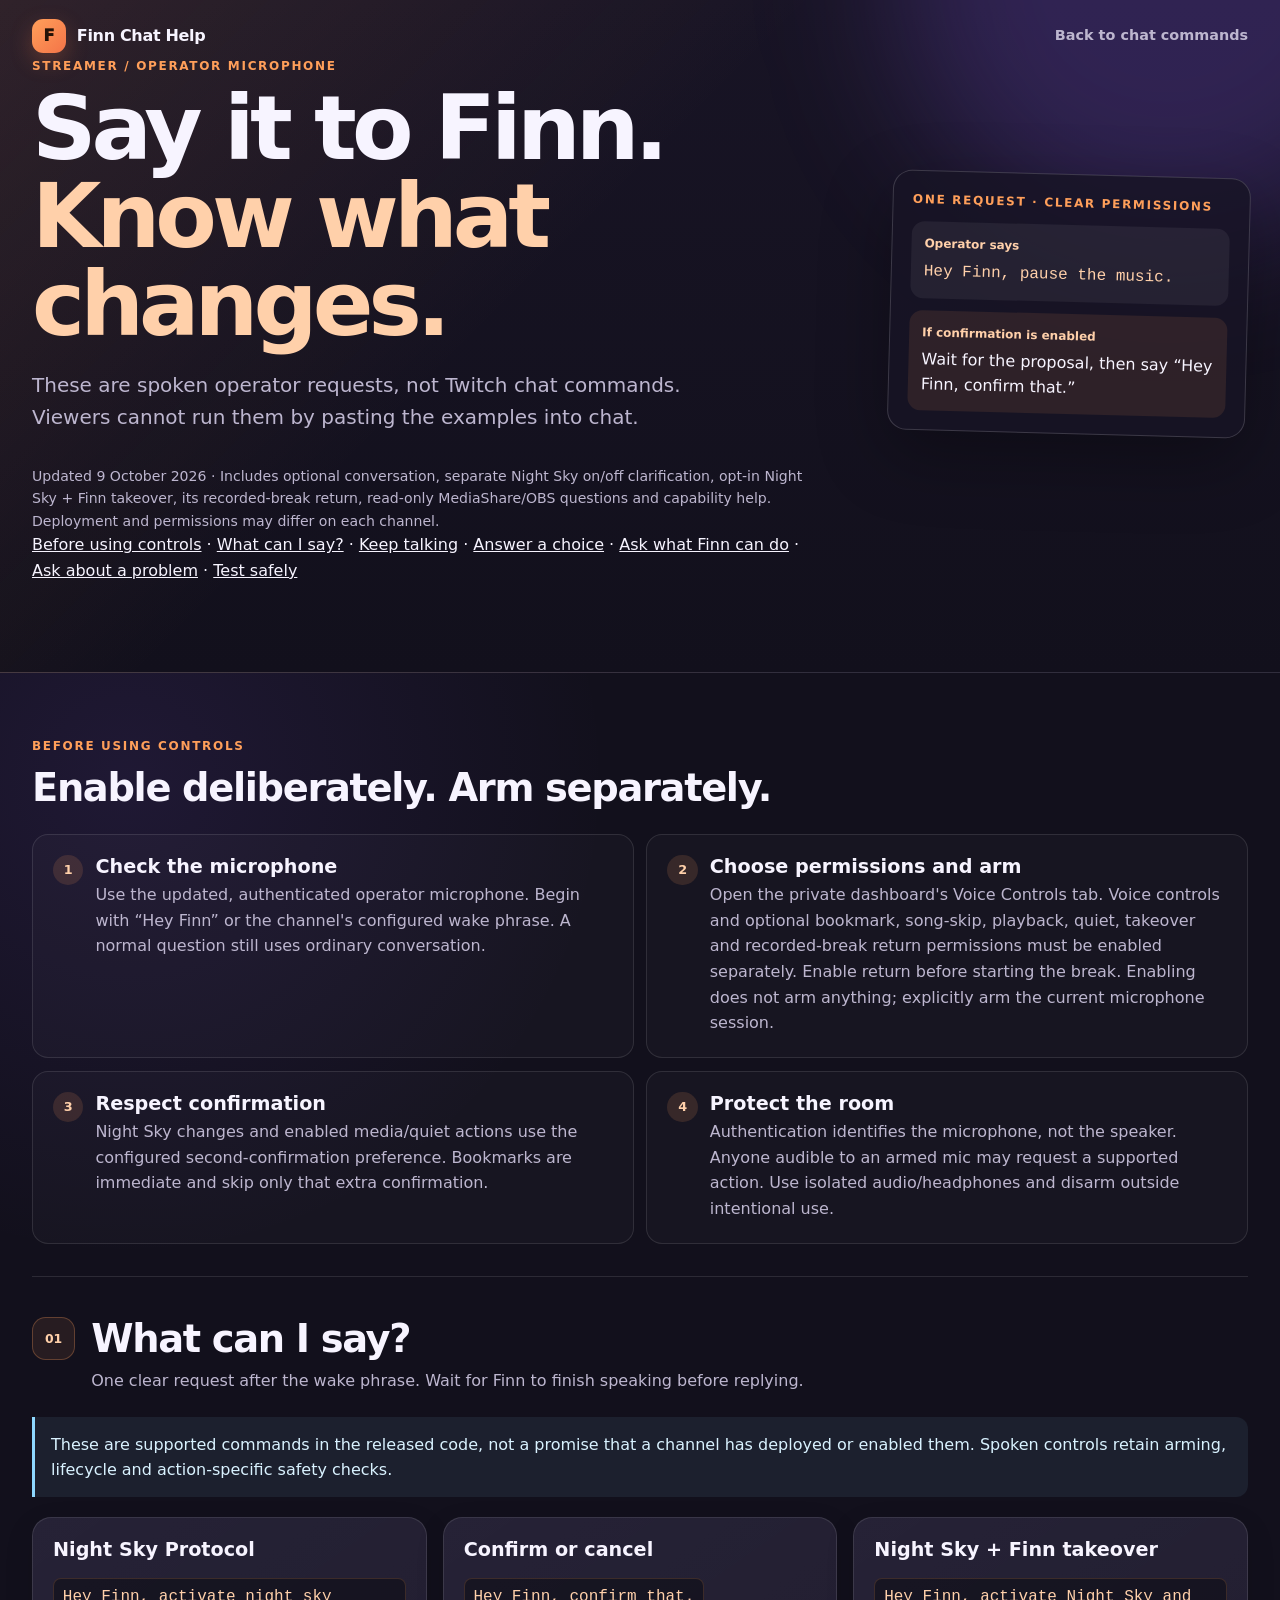
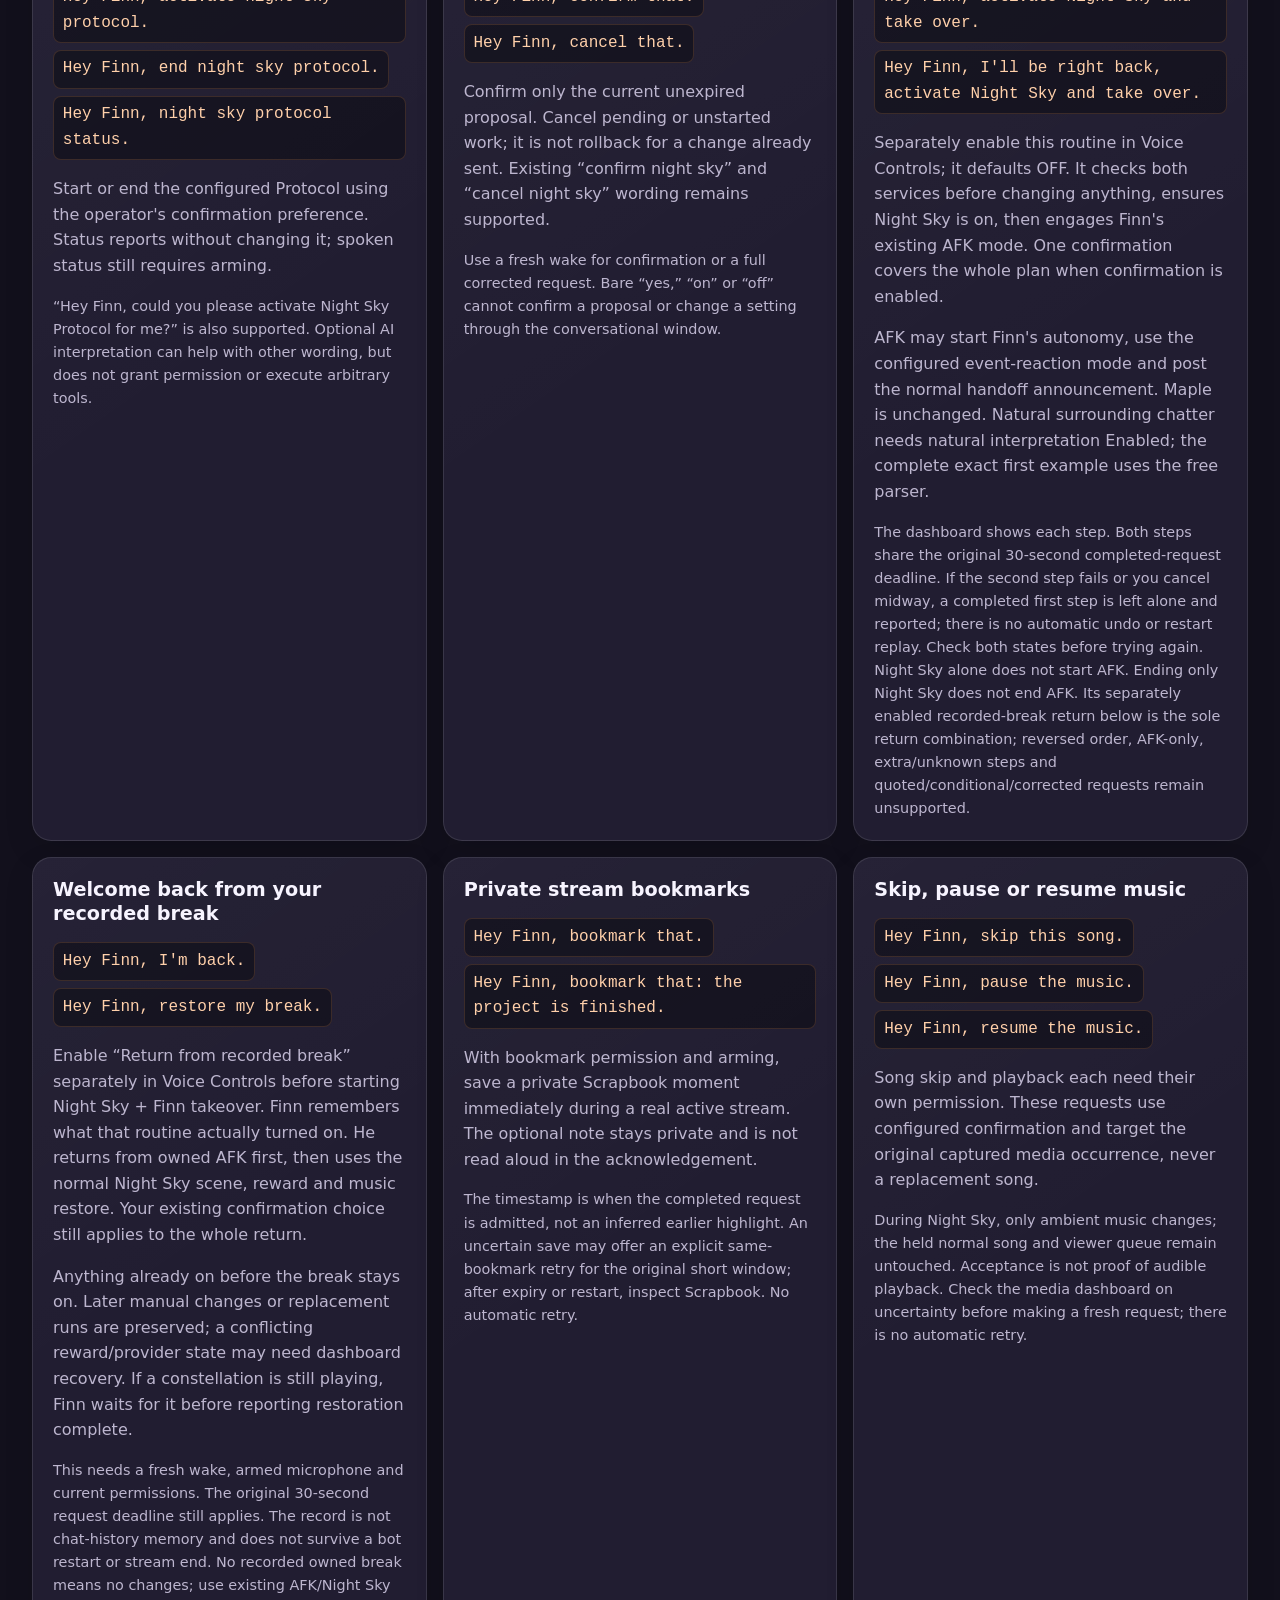
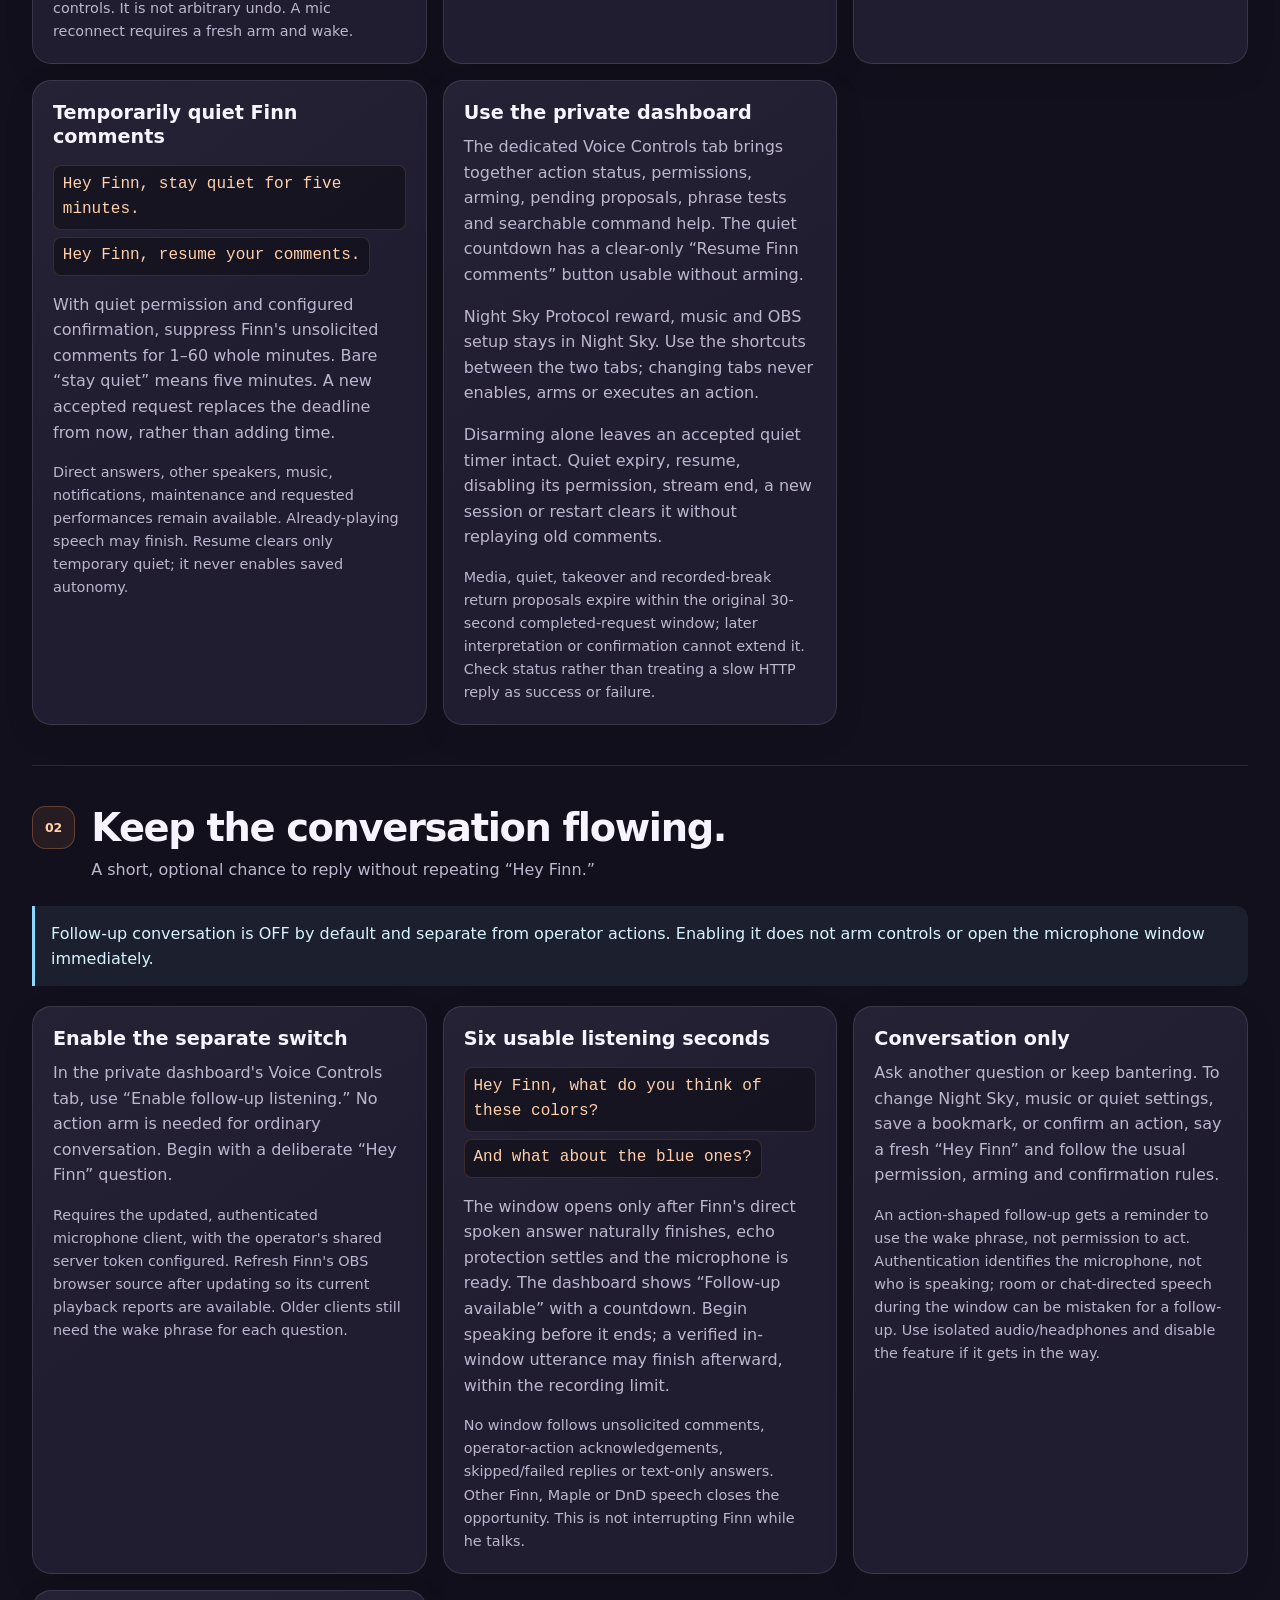
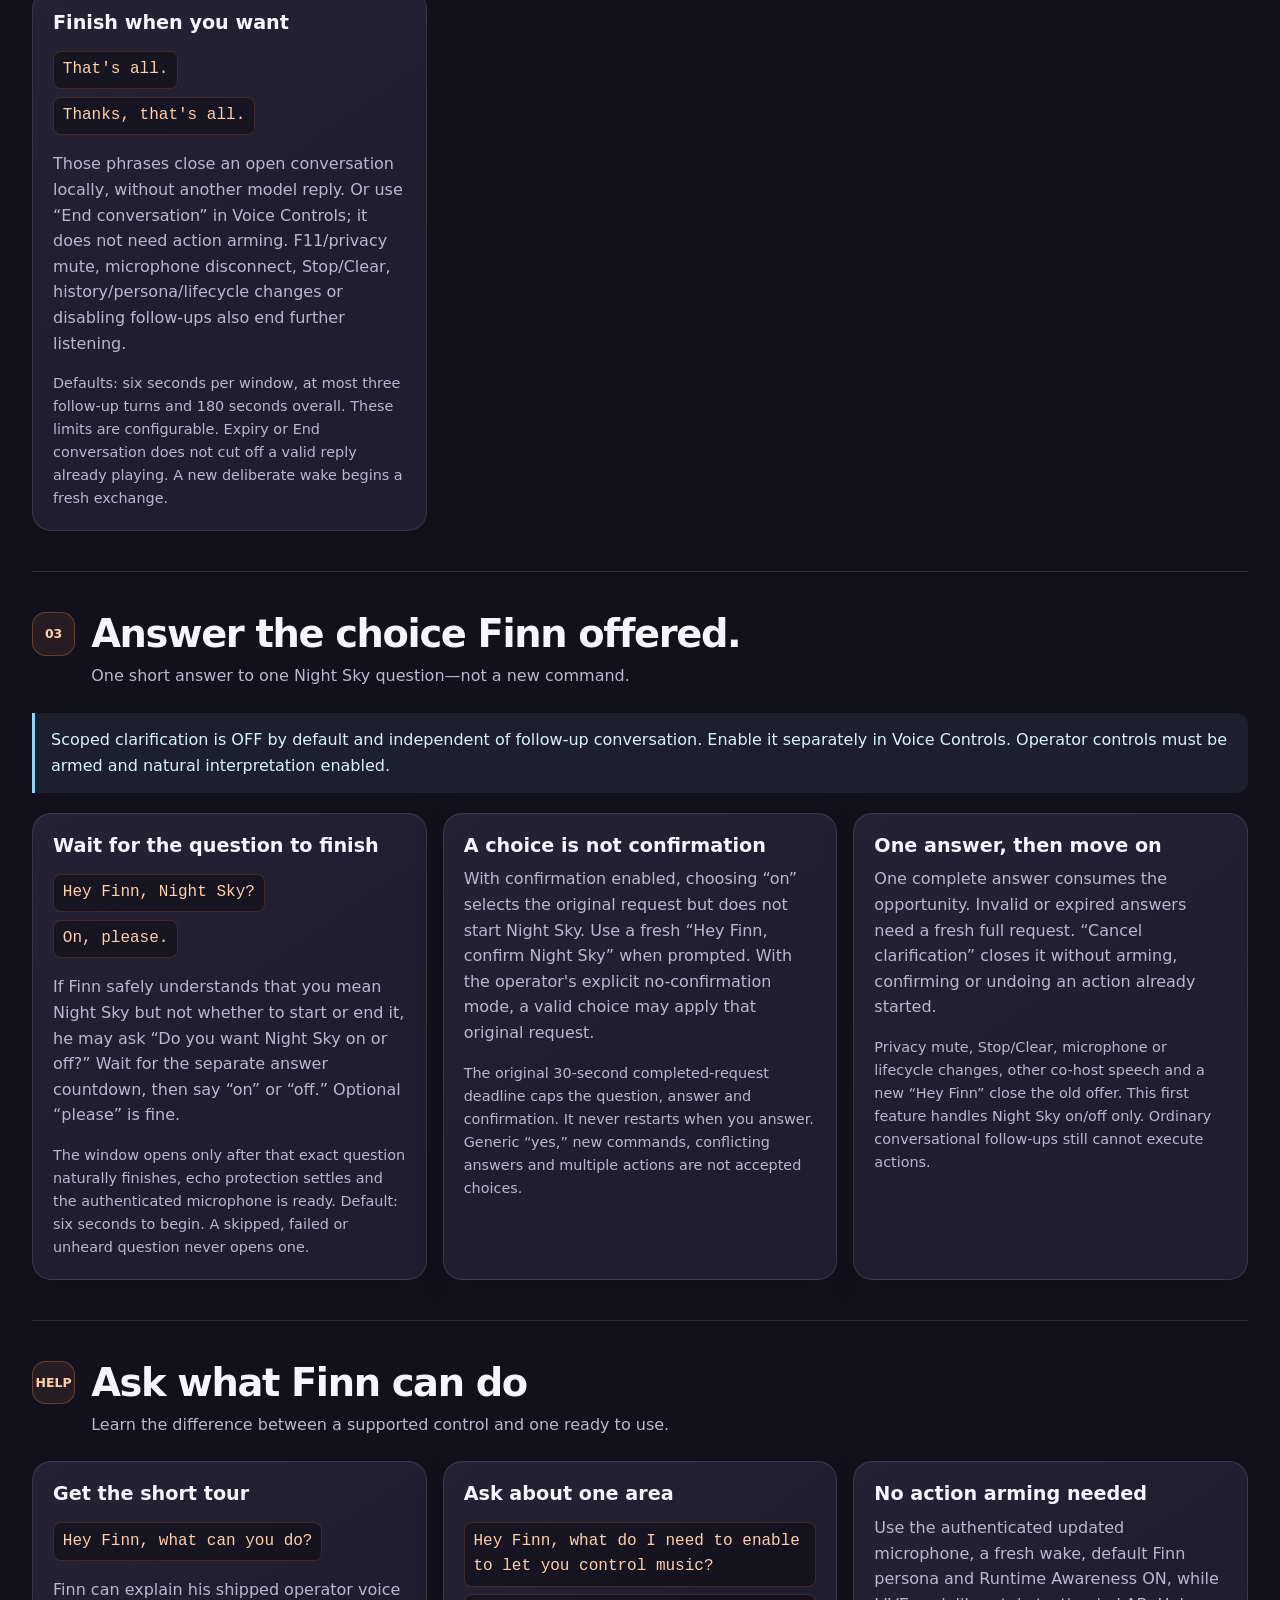
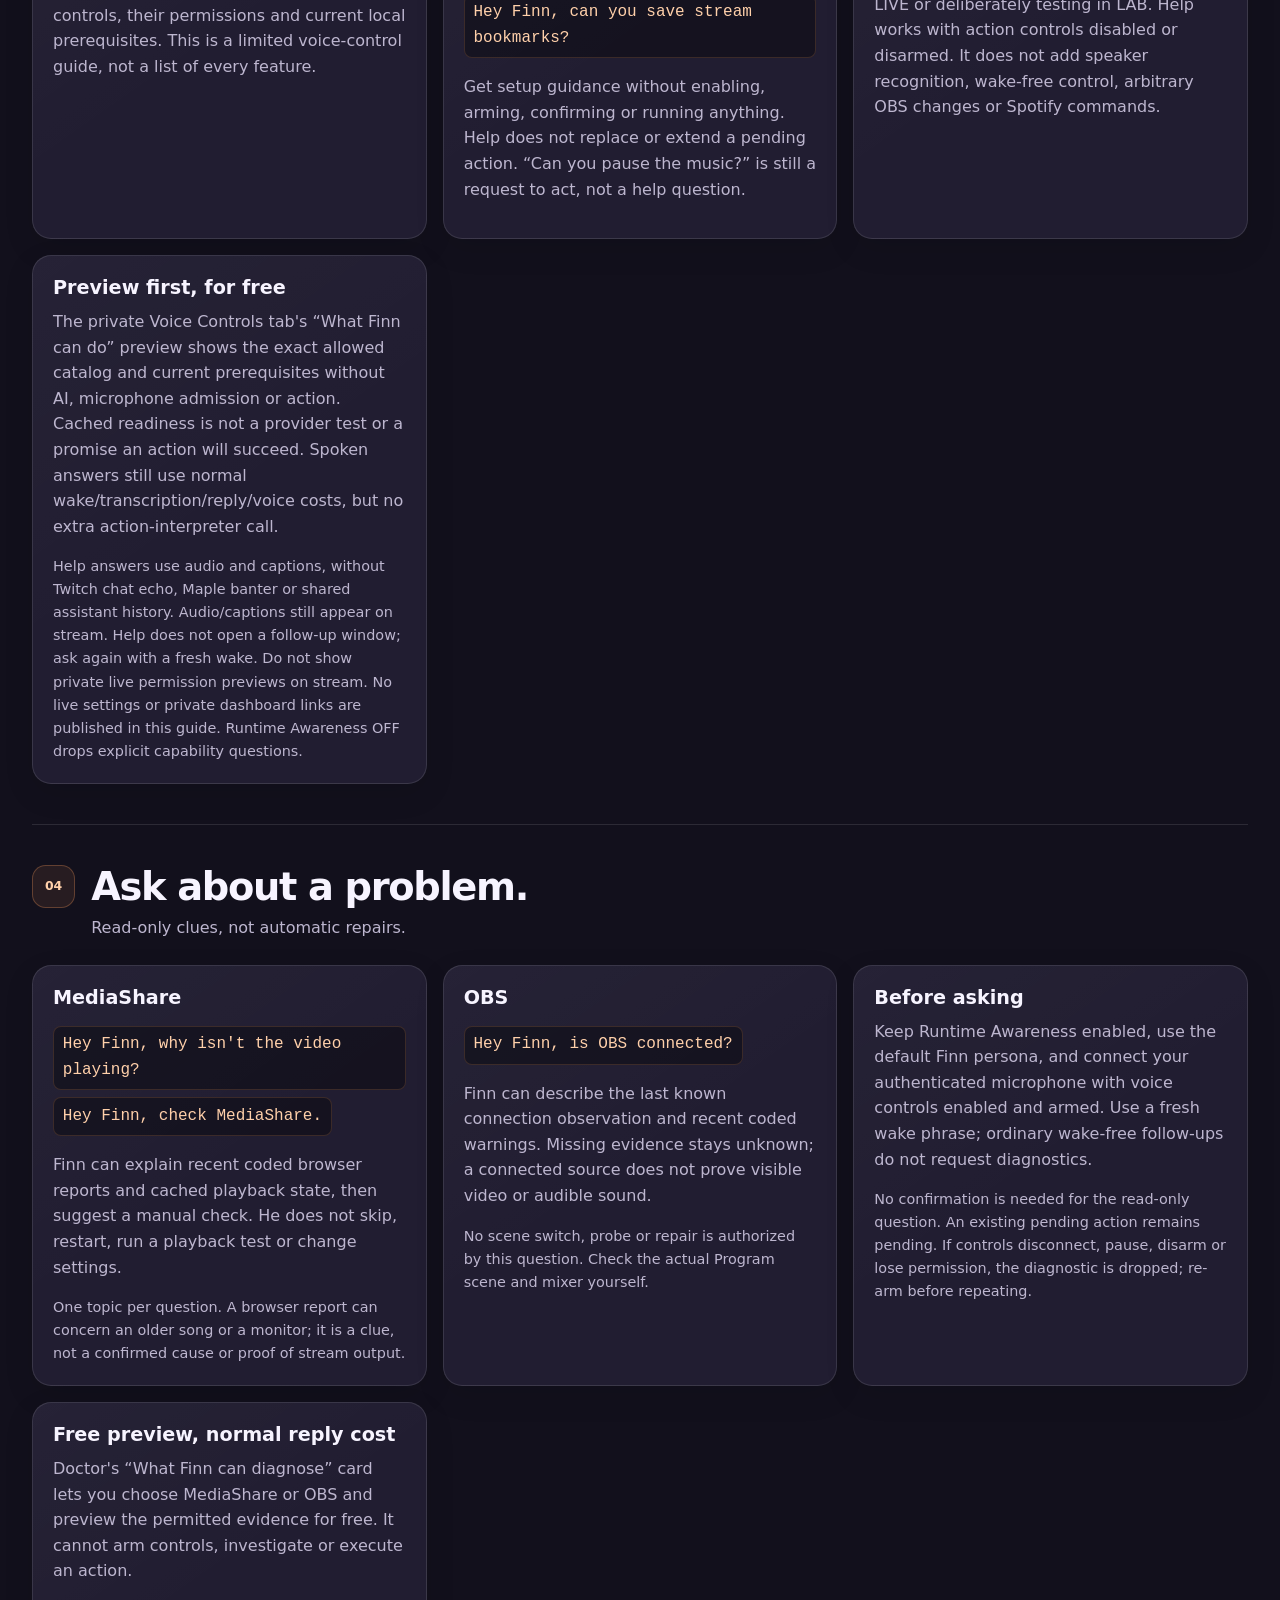
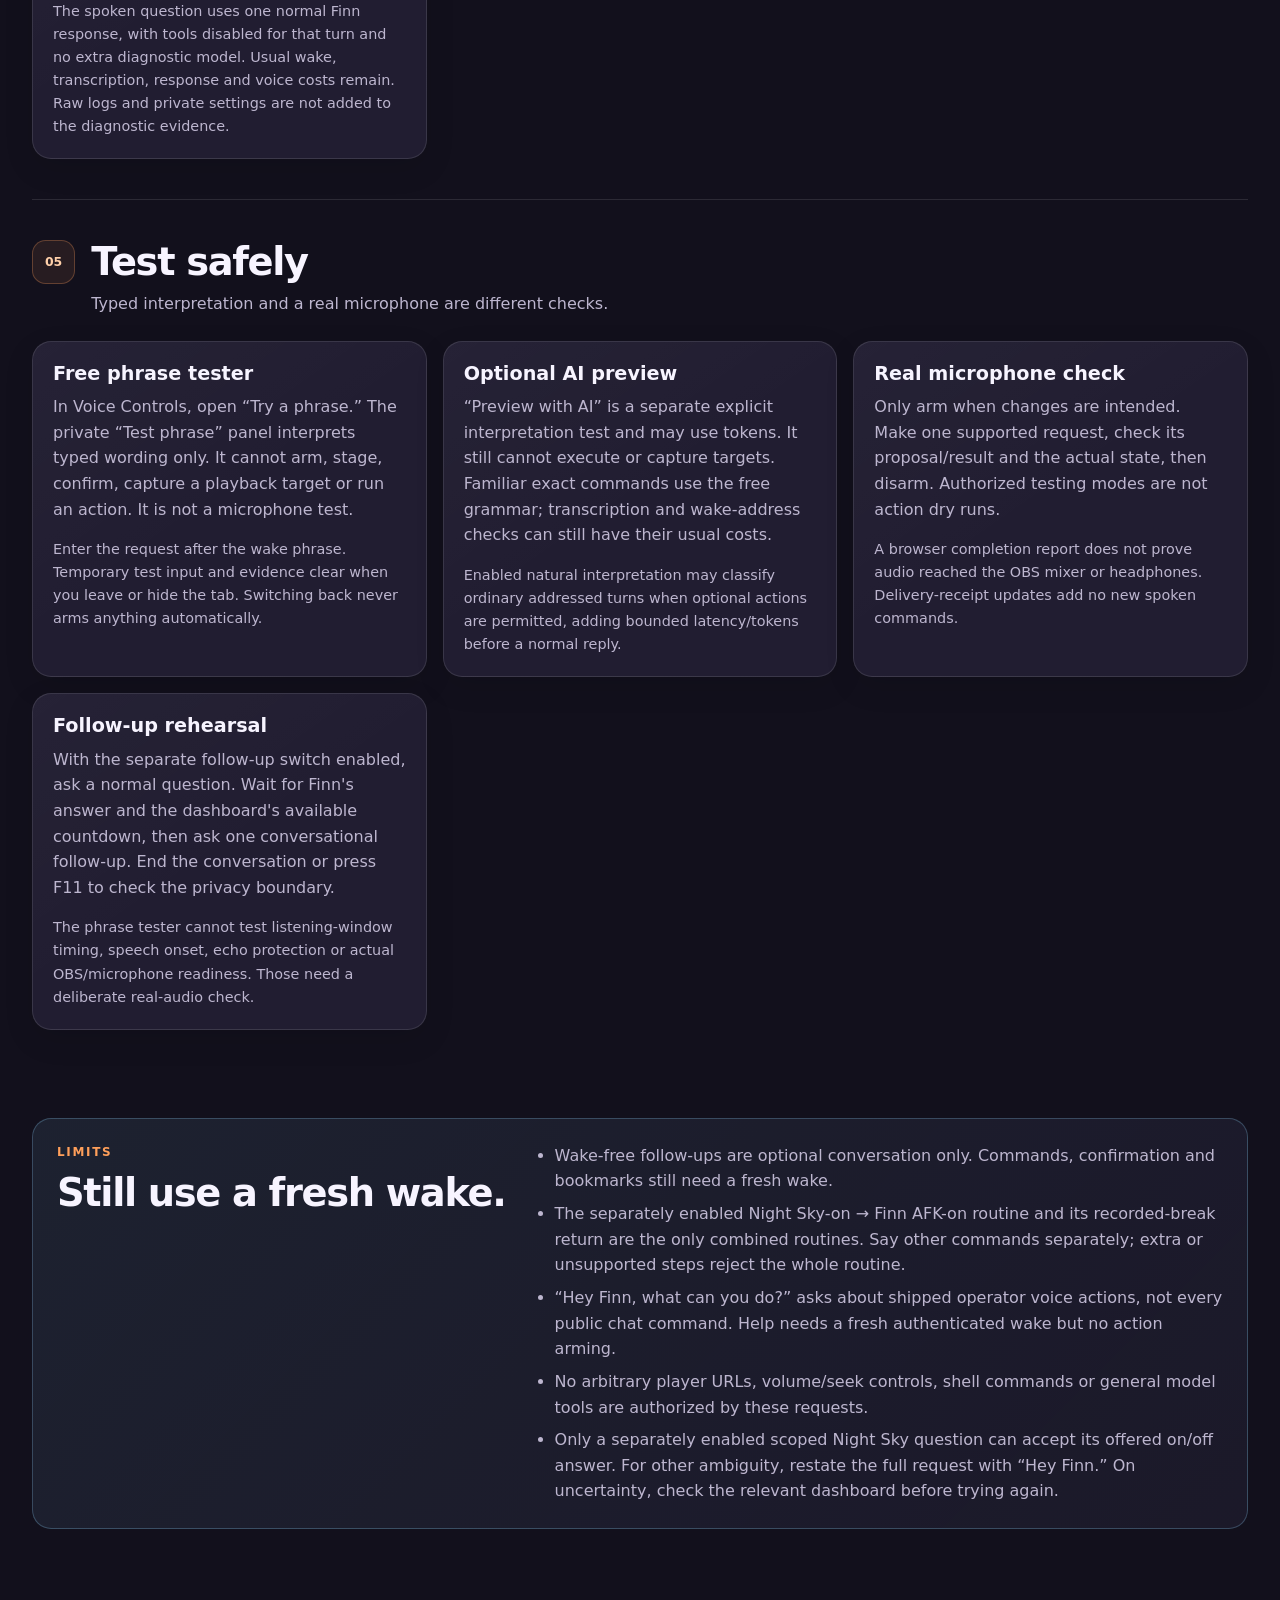
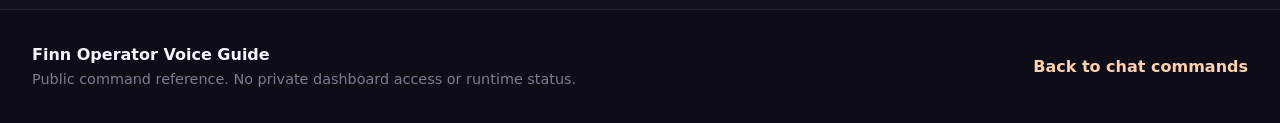
==== commit 6a767fb3: "Document read-only Finn voice capability help" ====
--- a/voice.html
+++ b/voice.html
@@ -26,8 +26,8 @@
         <p class="eyebrow">STREAMER / OPERATOR MICROPHONE</p>
         <h1>Say it to Finn.<br><span>Know what changes.</span></h1>
         <p class="hero-intro">These are spoken operator requests, not Twitch chat commands. Viewers cannot run them by pasting the examples into chat.</p>
-        <p class="search-hint">Updated 9 October 2026 · Includes optional conversation, separate Night Sky on/off clarification, opt-in Night Sky + Finn takeover, its recorded-break return and read-only MediaShare/OBS questions. Deployment and permissions may differ on each channel.</p>
-        <p><a href="#before-use">Before using controls</a> · <a href="#commands">What can I say?</a> · <a href="#follow-ups">Keep talking</a> · <a href="#clarification">Answer a choice</a> · <a href="#diagnostics">Ask about a problem</a> · <a href="#testing">Test safely</a></p>
+        <p class="search-hint">Updated 9 October 2026 · Includes optional conversation, separate Night Sky on/off clarification, opt-in Night Sky + Finn takeover, its recorded-break return, read-only MediaShare/OBS questions and capability help. Deployment and permissions may differ on each channel.</p>
+        <p><a href="#before-use">Before using controls</a> · <a href="#commands">What can I say?</a> · <a href="#follow-ups">Keep talking</a> · <a href="#clarification">Answer a choice</a> · <a href="#capabilities">Ask what Finn can do</a> · <a href="#diagnostics">Ask about a problem</a> · <a href="#testing">Test safely</a></p>
       </div>
       <div class="hero-card" aria-label="Voice request example">
         <p class="hero-card-label">ONE REQUEST · CLEAR PERMISSIONS</p>
@@ -160,6 +160,16 @@
       </div>
     </section>
 
+    <section class="command-section" id="capabilities" aria-labelledby="capabilities-title">
+      <div class="section-heading"><span class="section-icon" aria-hidden="true">HELP</span><div><h2 id="capabilities-title">Ask what Finn can do</h2><p>Learn the difference between a supported control and one ready to use.</p></div></div>
+      <div class="card-grid">
+        <article class="command-card"><h3>Get the short tour</h3><div class="command-list"><code>Hey Finn, what can you do?</code></div><p>Finn can explain his shipped operator voice controls, their permissions and current local prerequisites. This is a limited voice-control guide, not a list of every feature.</p></article>
+        <article class="command-card"><h3>Ask about one area</h3><div class="command-list"><code>Hey Finn, what do I need to enable to let you control music?</code><code>Hey Finn, can you save stream bookmarks?</code></div><p>Get setup guidance without enabling, arming, confirming or running anything. Help does not replace or extend a pending action. “Can you pause the music?” is still a request to act, not a help question.</p></article>
+        <article class="command-card"><h3>No action arming needed</h3><p>Use the authenticated updated microphone, a fresh wake, default Finn persona and Runtime Awareness ON, while LIVE or deliberately testing in LAB. Help works with action controls disabled or disarmed. It does not add speaker recognition, wake-free control, arbitrary OBS changes or Spotify commands.</p></article>
+        <article class="command-card"><h3>Preview first, for free</h3><p>The private Voice Controls tab's “What Finn can do” preview shows the exact allowed catalog and current prerequisites without AI, microphone admission or action. Cached readiness is not a provider test or a promise an action will succeed. Spoken answers still use normal wake/transcription/reply/voice costs, but no extra action-interpreter call.</p><p class="fine-print">Help answers use audio and captions, without Twitch chat echo, Maple banter or shared assistant history. Audio/captions still appear on stream. Help does not open a follow-up window; ask again with a fresh wake. Do not show private live permission previews on stream. No live settings or private dashboard links are published in this guide. Runtime Awareness OFF drops explicit capability questions.</p></article>
+      </div>
+    </section>
+
     <section class="command-section" id="diagnostics" aria-labelledby="diagnostics-title">
       <div class="section-heading"><span class="section-icon" aria-hidden="true">04</span><div><h2 id="diagnostics-title">Ask about a problem.</h2><p>Read-only clues, not automatic repairs.</p></div></div>
       <div class="card-grid">
@@ -185,7 +195,7 @@
       <ul>
         <li>Wake-free follow-ups are optional conversation only. Commands, confirmation and bookmarks still need a fresh wake.</li>
         <li>The separately enabled Night Sky-on → Finn AFK-on routine and its recorded-break return are the only combined routines. Say other commands separately; extra or unsupported steps reject the whole routine.</li>
-        <li>Spoken “what can I say?” help is planned, not a shipped control command.</li>
+        <li>“Hey Finn, what can you do?” asks about shipped operator voice actions, not every public chat command. Help needs a fresh authenticated wake but no action arming.</li>
         <li>No arbitrary player URLs, volume/seek controls, shell commands or general model tools are authorized by these requests.</li>
         <li>Only a separately enabled scoped Night Sky question can accept its offered on/off answer. For other ambiguity, restate the full request with “Hey Finn.” On uncertainty, check the relevant dashboard before trying again.</li>
       </ul>
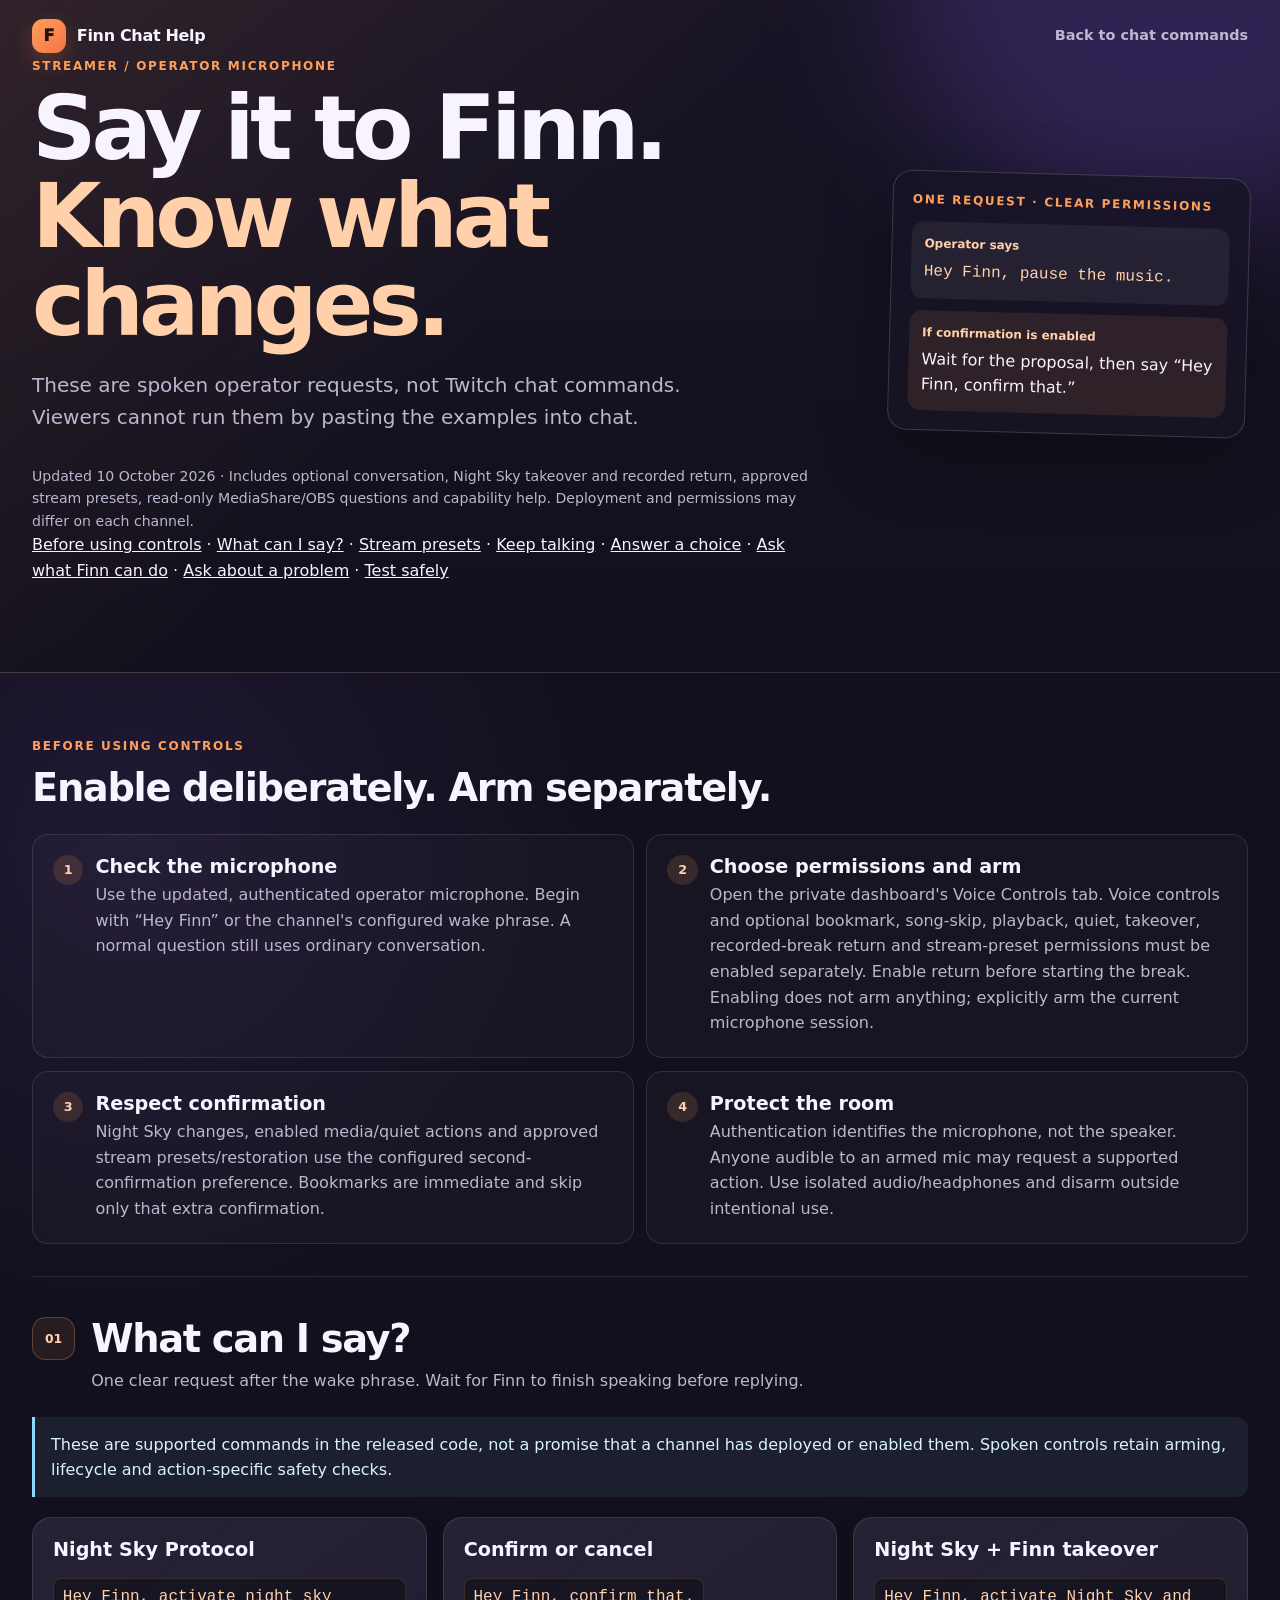
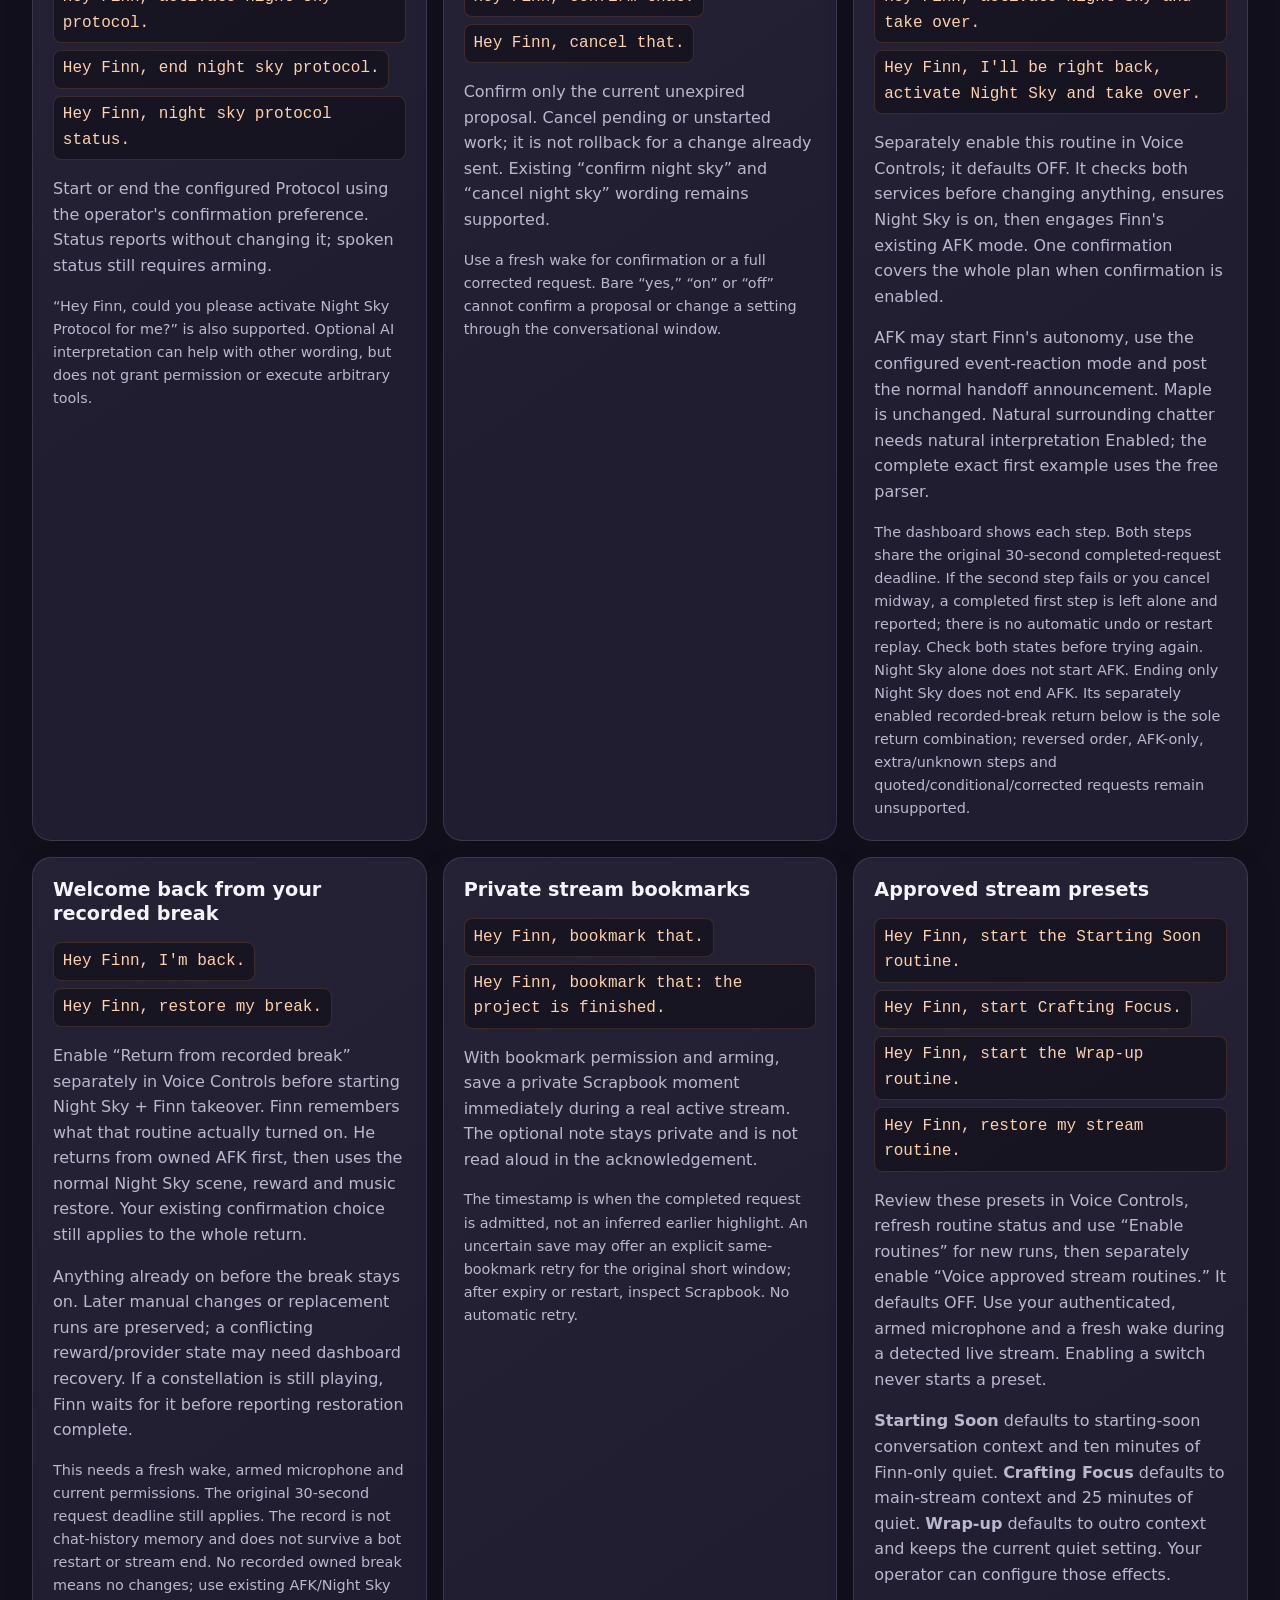
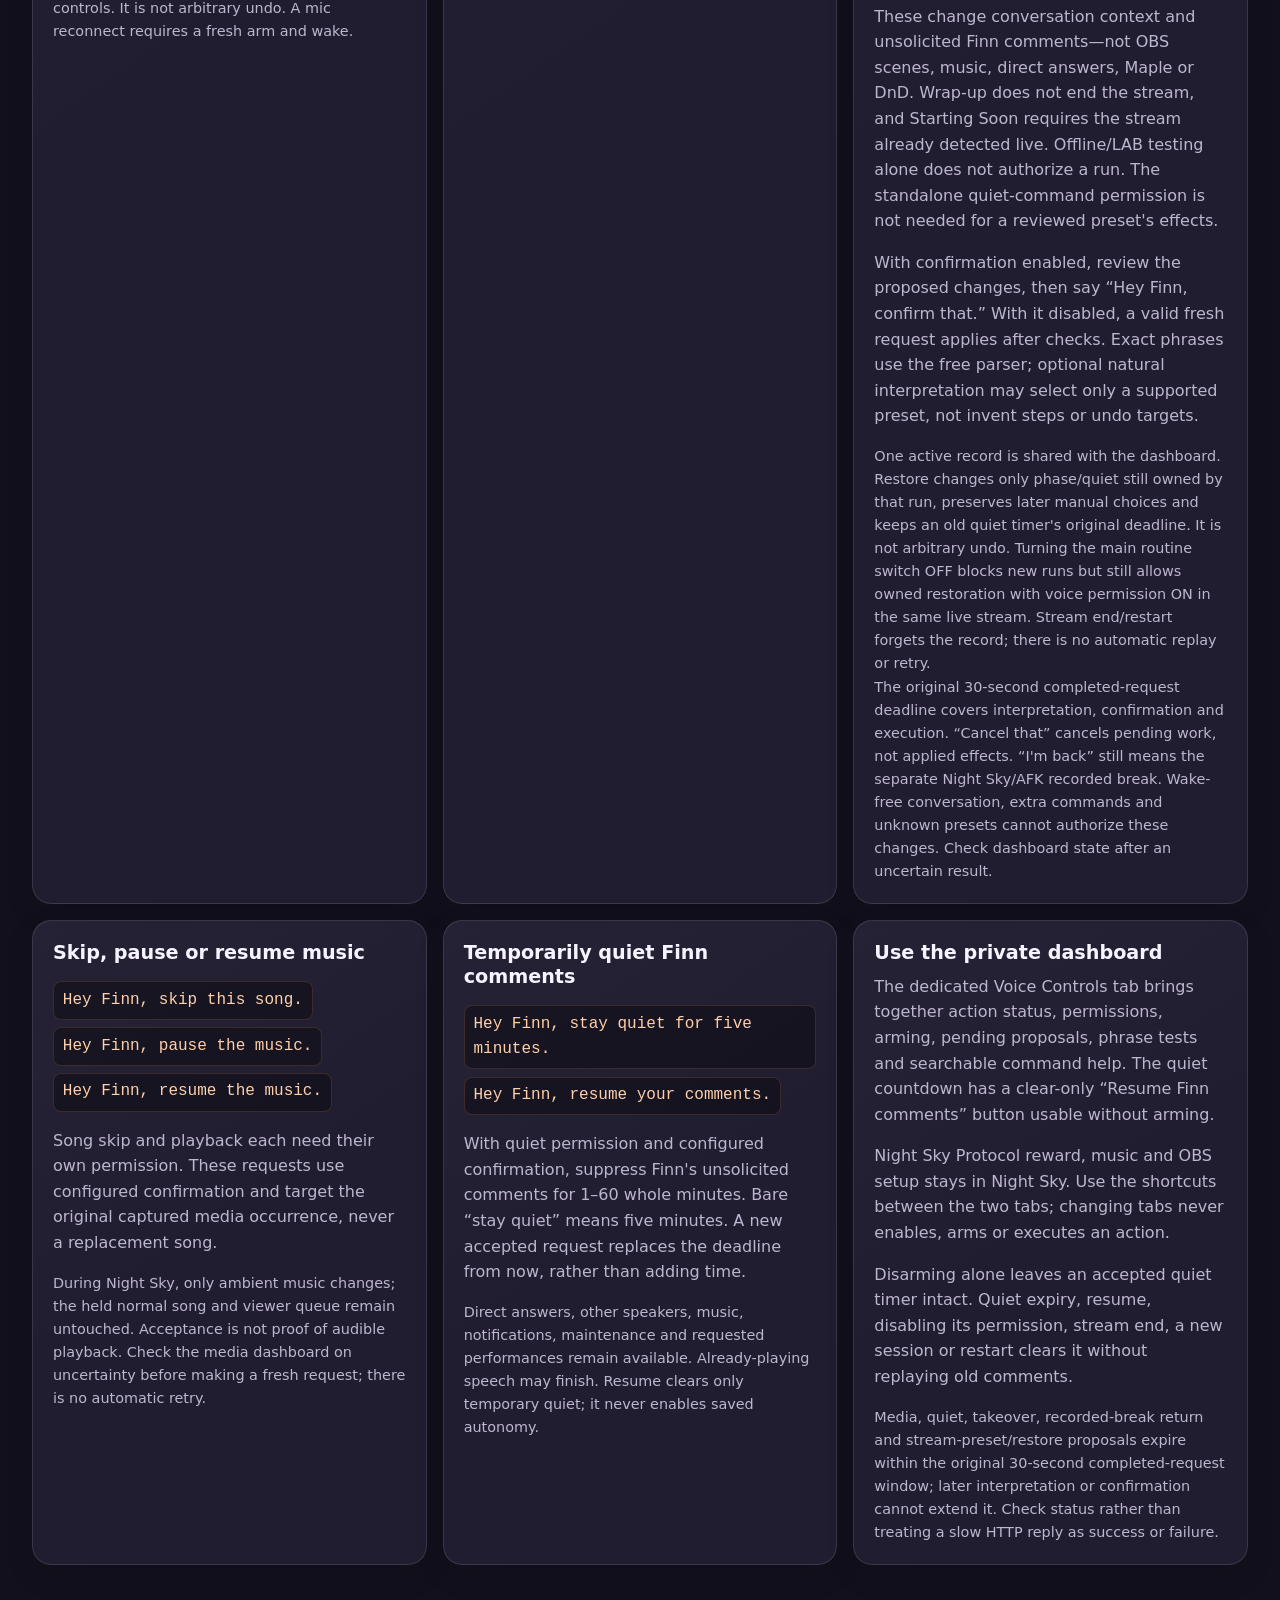
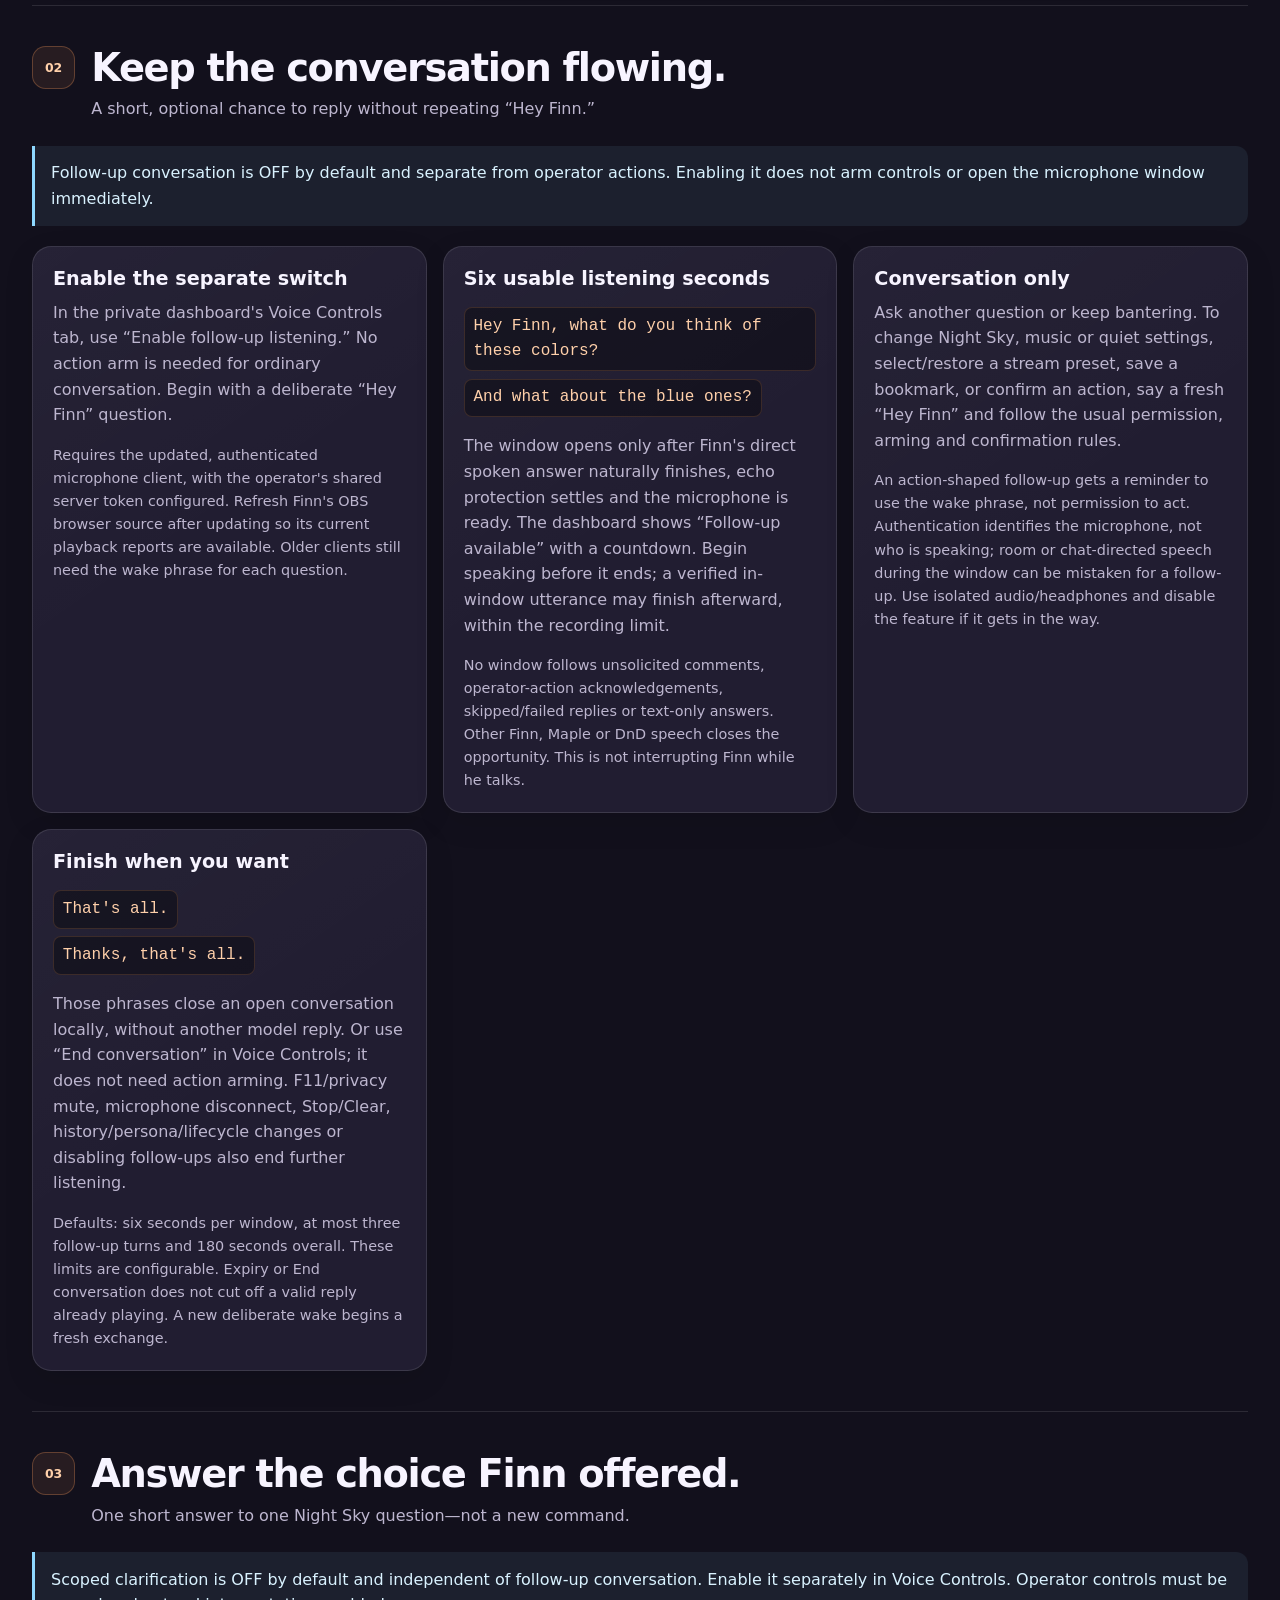
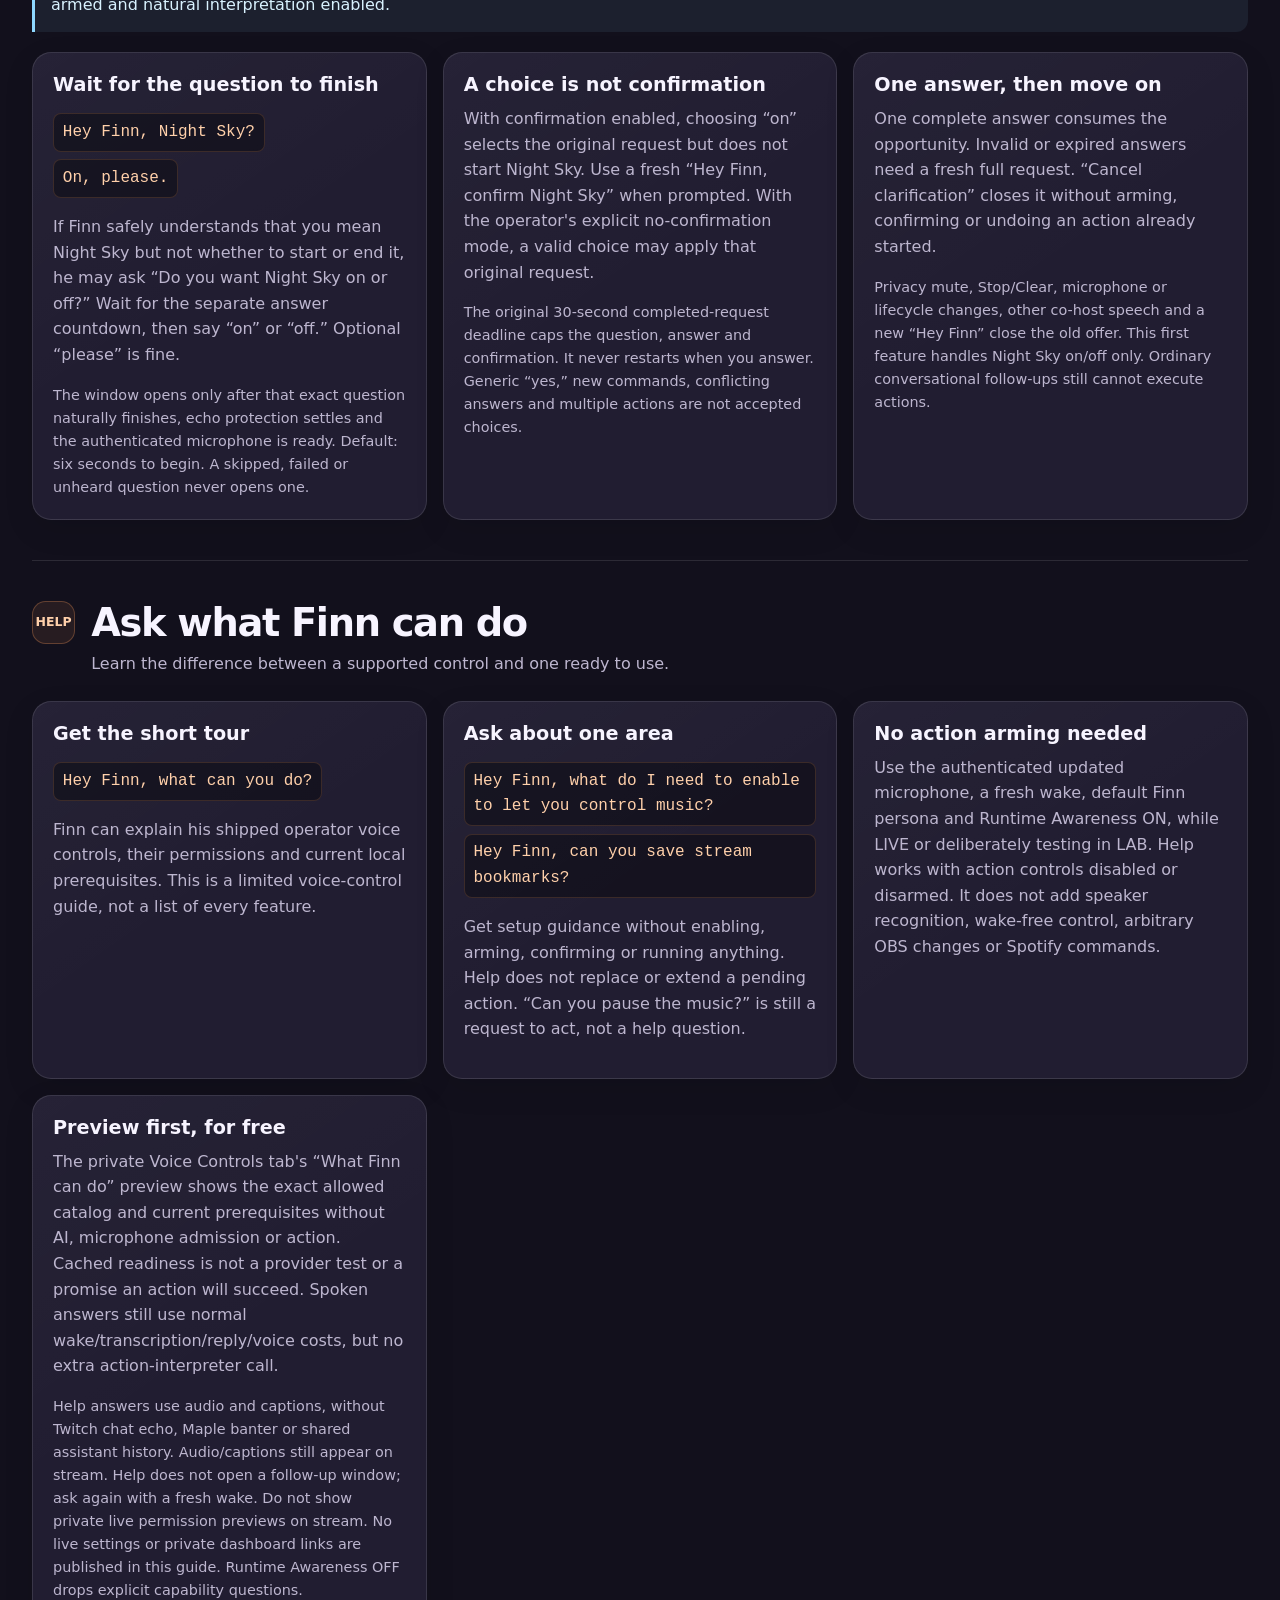
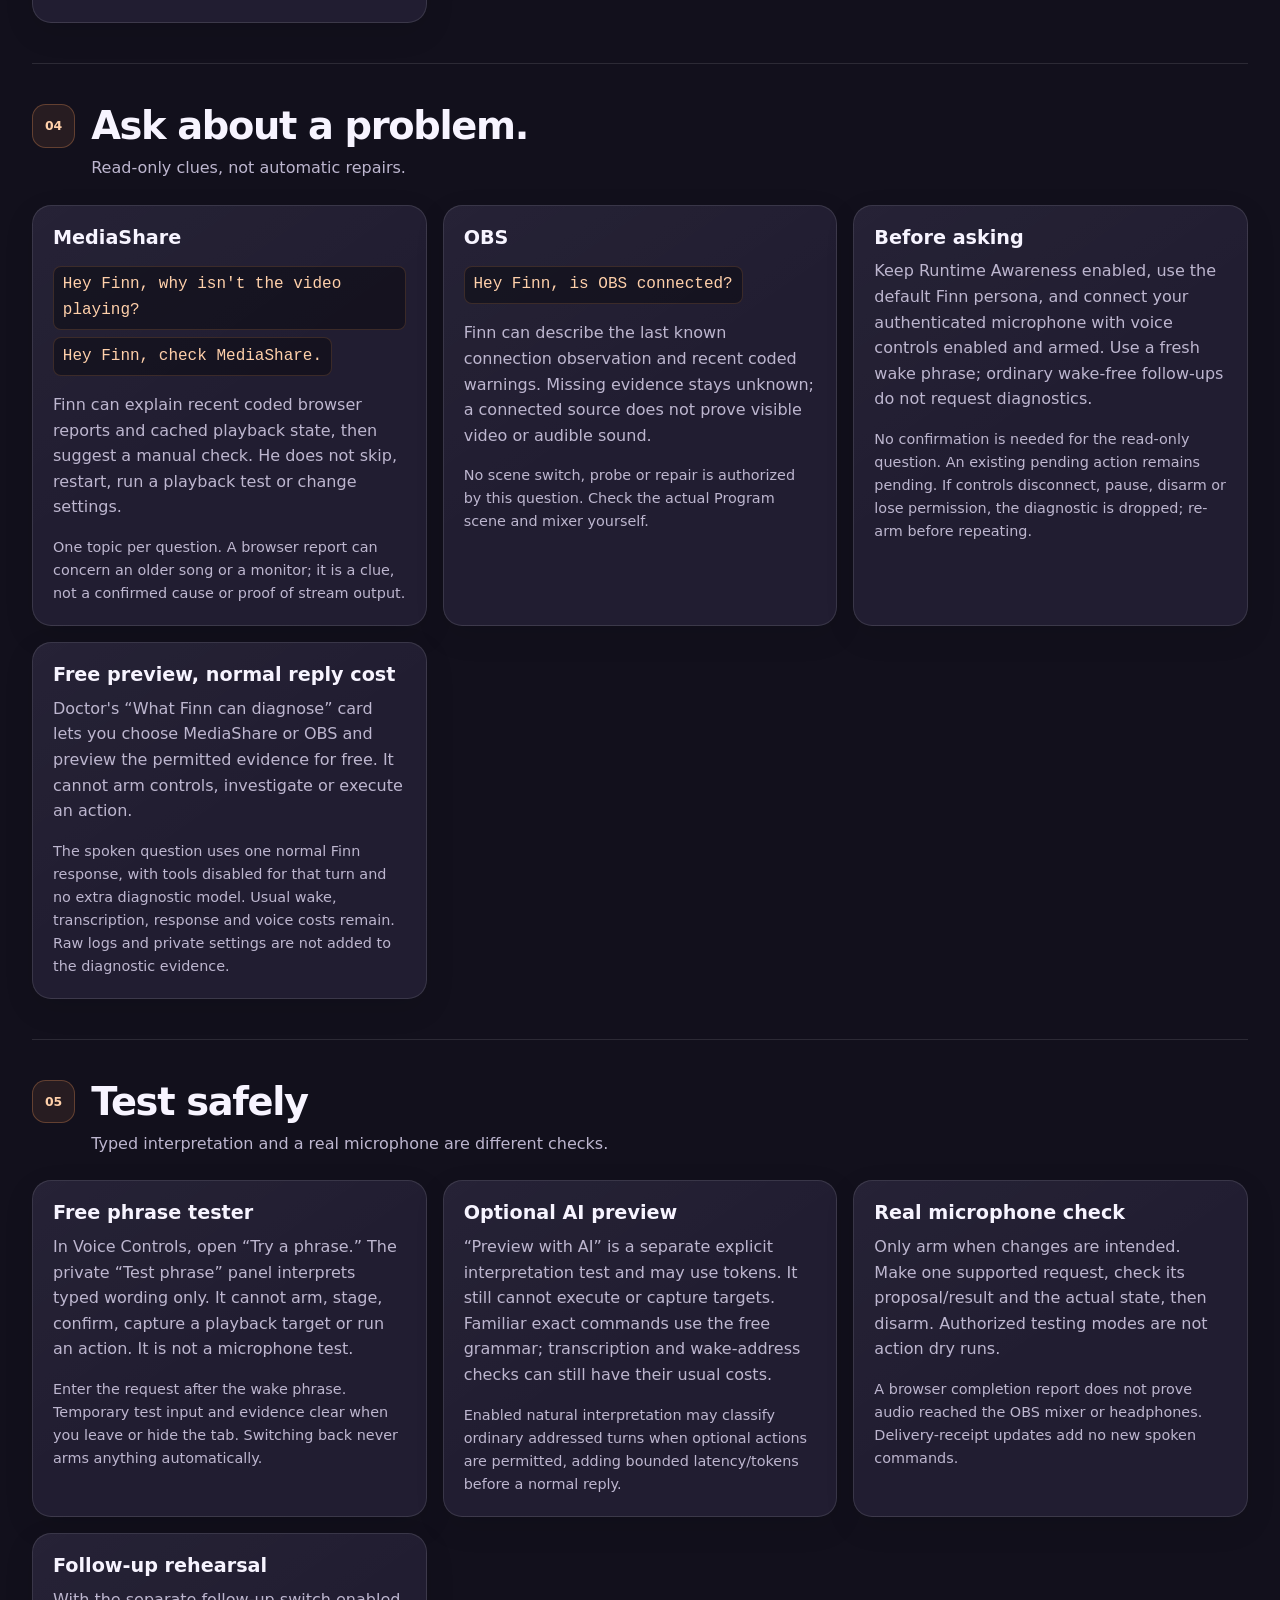
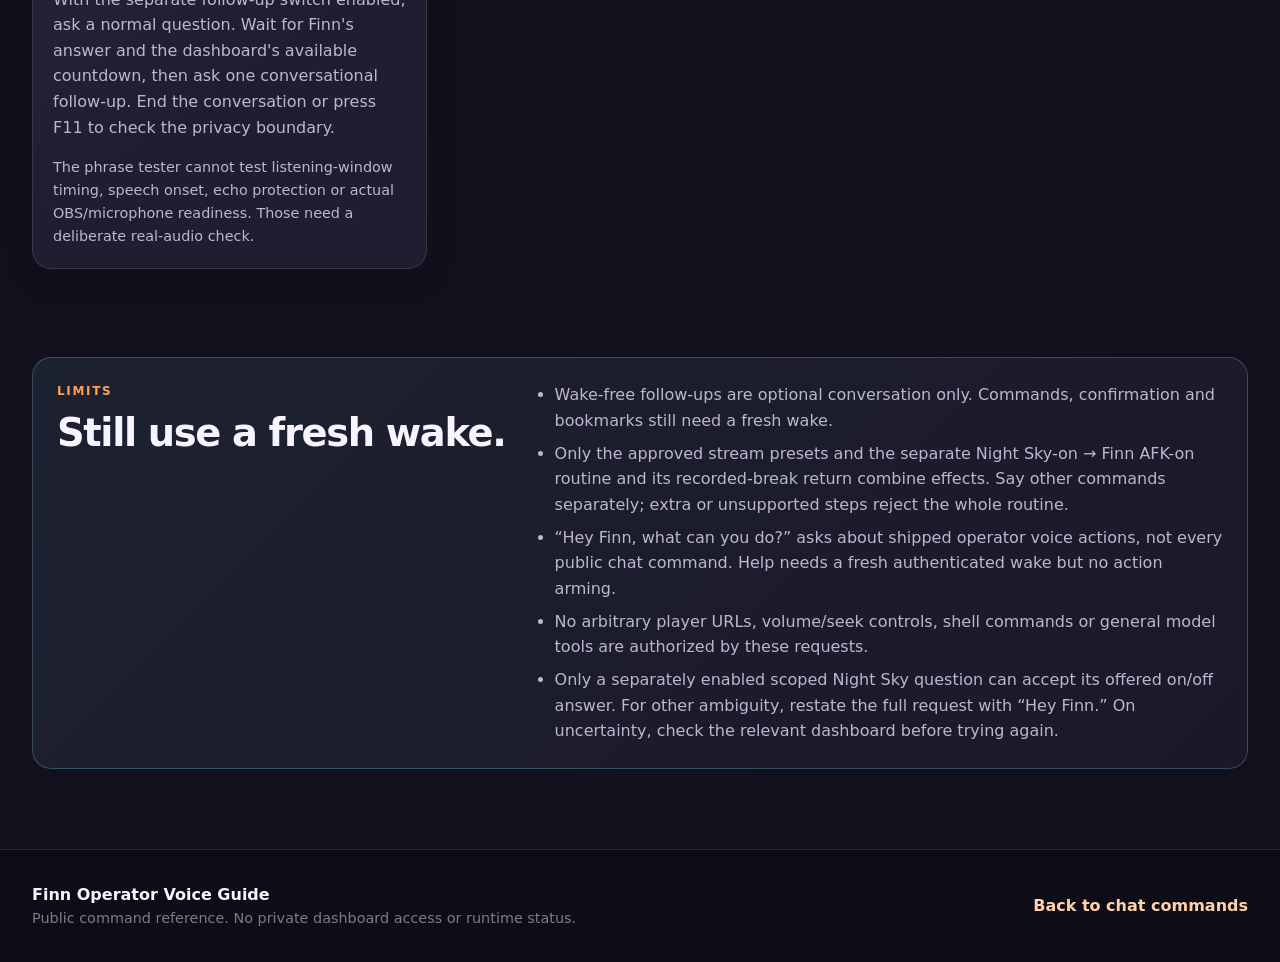
==== commit 11474b22: "Document approved stream routine voice controls" ====
--- a/voice.html
+++ b/voice.html
@@ -26,8 +26,8 @@
         <p class="eyebrow">STREAMER / OPERATOR MICROPHONE</p>
         <h1>Say it to Finn.<br><span>Know what changes.</span></h1>
         <p class="hero-intro">These are spoken operator requests, not Twitch chat commands. Viewers cannot run them by pasting the examples into chat.</p>
-        <p class="search-hint">Updated 9 October 2026 · Includes optional conversation, separate Night Sky on/off clarification, opt-in Night Sky + Finn takeover, its recorded-break return, read-only MediaShare/OBS questions and capability help. Deployment and permissions may differ on each channel.</p>
-        <p><a href="#before-use">Before using controls</a> · <a href="#commands">What can I say?</a> · <a href="#follow-ups">Keep talking</a> · <a href="#clarification">Answer a choice</a> · <a href="#capabilities">Ask what Finn can do</a> · <a href="#diagnostics">Ask about a problem</a> · <a href="#testing">Test safely</a></p>
+        <p class="search-hint">Updated 10 October 2026 · Includes optional conversation, Night Sky takeover and recorded return, approved stream presets, read-only MediaShare/OBS questions and capability help. Deployment and permissions may differ on each channel.</p>
+        <p><a href="#before-use">Before using controls</a> · <a href="#commands">What can I say?</a> · <a href="#stream-routines">Stream presets</a> · <a href="#follow-ups">Keep talking</a> · <a href="#clarification">Answer a choice</a> · <a href="#capabilities">Ask what Finn can do</a> · <a href="#diagnostics">Ask about a problem</a> · <a href="#testing">Test safely</a></p>
       </div>
       <div class="hero-card" aria-label="Voice request example">
         <p class="hero-card-label">ONE REQUEST · CLEAR PERMISSIONS</p>
@@ -43,8 +43,8 @@
       <h2 id="before-use-title">Enable deliberately. Arm separately.</h2>
       <div class="quick-grid">
         <article><span class="step">1</span><h3>Check the microphone</h3><p>Use the updated, authenticated operator microphone. Begin with “Hey Finn” or the channel's configured wake phrase. A normal question still uses ordinary conversation.</p></article>
-        <article><span class="step">2</span><h3>Choose permissions and arm</h3><p>Open the private dashboard's Voice Controls tab. Voice controls and optional bookmark, song-skip, playback, quiet, takeover and recorded-break return permissions must be enabled separately. Enable return before starting the break. Enabling does not arm anything; explicitly arm the current microphone session.</p></article>
-        <article><span class="step">3</span><h3>Respect confirmation</h3><p>Night Sky changes and enabled media/quiet actions use the configured second-confirmation preference. Bookmarks are immediate and skip only that extra confirmation.</p></article>
+        <article><span class="step">2</span><h3>Choose permissions and arm</h3><p>Open the private dashboard's Voice Controls tab. Voice controls and optional bookmark, song-skip, playback, quiet, takeover, recorded-break return and stream-preset permissions must be enabled separately. Enable return before starting the break. Enabling does not arm anything; explicitly arm the current microphone session.</p></article>
+        <article><span class="step">3</span><h3>Respect confirmation</h3><p>Night Sky changes, enabled media/quiet actions and approved stream presets/restoration use the configured second-confirmation preference. Bookmarks are immediate and skip only that extra confirmation.</p></article>
         <article><span class="step">4</span><h3>Protect the room</h3><p>Authentication identifies the microphone, not the speaker. Anyone audible to an armed mic may request a supported action. Use isolated audio/headphones and disarm outside intentional use.</p></article>
       </div>
     </section>
@@ -86,6 +86,16 @@
           <p>With bookmark permission and arming, save a private Scrapbook moment immediately during a real active stream. The optional note stays private and is not read aloud in the acknowledgement.</p>
           <p class="fine-print">The timestamp is when the completed request is admitted, not an inferred earlier highlight. An uncertain save may offer an explicit same-bookmark retry for the original short window; after expiry or restart, inspect Scrapbook. No automatic retry.</p>
         </article>
+        <article class="command-card" id="stream-routines">
+          <h3>Approved stream presets</h3>
+          <div class="command-list"><code>Hey Finn, start the Starting Soon routine.</code><code>Hey Finn, start Crafting Focus.</code><code>Hey Finn, start the Wrap-up routine.</code><code>Hey Finn, restore my stream routine.</code></div>
+          <p>Review these presets in Voice Controls, refresh routine status and use “Enable routines” for new runs, then separately enable “Voice approved stream routines.” It defaults OFF. Use your authenticated, armed microphone and a fresh wake during a detected live stream. Enabling a switch never starts a preset.</p>
+          <p><strong>Starting Soon</strong> defaults to starting-soon conversation context and ten minutes of Finn-only quiet. <strong>Crafting Focus</strong> defaults to main-stream context and 25 minutes of quiet. <strong>Wrap-up</strong> defaults to outro context and keeps the current quiet setting. Your operator can configure those effects.</p>
+          <p>These change conversation context and unsolicited Finn comments—not OBS scenes, music, direct answers, Maple or DnD. Wrap-up does not end the stream, and Starting Soon requires the stream already detected live. Offline/LAB testing alone does not authorize a run. The standalone quiet-command permission is not needed for a reviewed preset's effects.</p>
+          <p>With confirmation enabled, review the proposed changes, then say “Hey Finn, confirm that.” With it disabled, a valid fresh request applies after checks. Exact phrases use the free parser; optional natural interpretation may select only a supported preset, not invent steps or undo targets.</p>
+          <p class="fine-print">One active record is shared with the dashboard. Restore changes only phase/quiet still owned by that run, preserves later manual choices and keeps an old quiet timer's original deadline. It is not arbitrary undo. Turning the main routine switch OFF blocks new runs but still allows owned restoration with voice permission ON in the same live stream. Stream end/restart forgets the record; there is no automatic replay or retry.</p>
+          <p class="fine-print">The original 30-second completed-request deadline covers interpretation, confirmation and execution. “Cancel that” cancels pending work, not applied effects. “I'm back” still means the separate Night Sky/AFK recorded break. Wake-free conversation, extra commands and unknown presets cannot authorize these changes. Check dashboard state after an uncertain result.</p>
+        </article>
         <article class="command-card" id="media">
           <h3>Skip, pause or resume music</h3>
           <div class="command-list"><code>Hey Finn, skip this song.</code><code>Hey Finn, pause the music.</code><code>Hey Finn, resume the music.</code></div>
@@ -103,7 +113,7 @@
           <p>The dedicated Voice Controls tab brings together action status, permissions, arming, pending proposals, phrase tests and searchable command help. The quiet countdown has a clear-only “Resume Finn comments” button usable without arming.</p>
           <p>Night Sky Protocol reward, music and OBS setup stays in Night Sky. Use the shortcuts between the two tabs; changing tabs never enables, arms or executes an action.</p>
           <p>Disarming alone leaves an accepted quiet timer intact. Quiet expiry, resume, disabling its permission, stream end, a new session or restart clears it without replaying old comments.</p>
-          <p class="fine-print">Media, quiet, takeover and recorded-break return proposals expire within the original 30-second completed-request window; later interpretation or confirmation cannot extend it. Check status rather than treating a slow HTTP reply as success or failure.</p>
+          <p class="fine-print">Media, quiet, takeover, recorded-break return and stream-preset/restore proposals expire within the original 30-second completed-request window; later interpretation or confirmation cannot extend it. Check status rather than treating a slow HTTP reply as success or failure.</p>
         </article>
       </div>
     </section>
@@ -125,7 +135,7 @@
         </article>
         <article class="command-card" id="follow-up-actions">
           <h3>Conversation only</h3>
-          <p>Ask another question or keep bantering. To change Night Sky, music or quiet settings, save a bookmark, or confirm an action, say a fresh “Hey Finn” and follow the usual permission, arming and confirmation rules.</p>
+          <p>Ask another question or keep bantering. To change Night Sky, music or quiet settings, select/restore a stream preset, save a bookmark, or confirm an action, say a fresh “Hey Finn” and follow the usual permission, arming and confirmation rules.</p>
           <p class="fine-print">An action-shaped follow-up gets a reminder to use the wake phrase, not permission to act. Authentication identifies the microphone, not who is speaking; room or chat-directed speech during the window can be mistaken for a follow-up. Use isolated audio/headphones and disable the feature if it gets in the way.</p>
         </article>
         <article class="command-card" id="follow-up-end">
@@ -194,7 +204,7 @@
       <div><p class="section-kicker">LIMITS</p><h2 id="limits-title">Still use a fresh wake.</h2></div>
       <ul>
         <li>Wake-free follow-ups are optional conversation only. Commands, confirmation and bookmarks still need a fresh wake.</li>
-        <li>The separately enabled Night Sky-on → Finn AFK-on routine and its recorded-break return are the only combined routines. Say other commands separately; extra or unsupported steps reject the whole routine.</li>
+        <li>Only the approved stream presets and the separate Night Sky-on → Finn AFK-on routine and its recorded-break return combine effects. Say other commands separately; extra or unsupported steps reject the whole routine.</li>
         <li>“Hey Finn, what can you do?” asks about shipped operator voice actions, not every public chat command. Help needs a fresh authenticated wake but no action arming.</li>
         <li>No arbitrary player URLs, volume/seek controls, shell commands or general model tools are authorized by these requests.</li>
         <li>Only a separately enabled scoped Night Sky question can accept its offered on/off answer. For other ambiguity, restate the full request with “Hey Finn.” On uncertainty, check the relevant dashboard before trying again.</li>
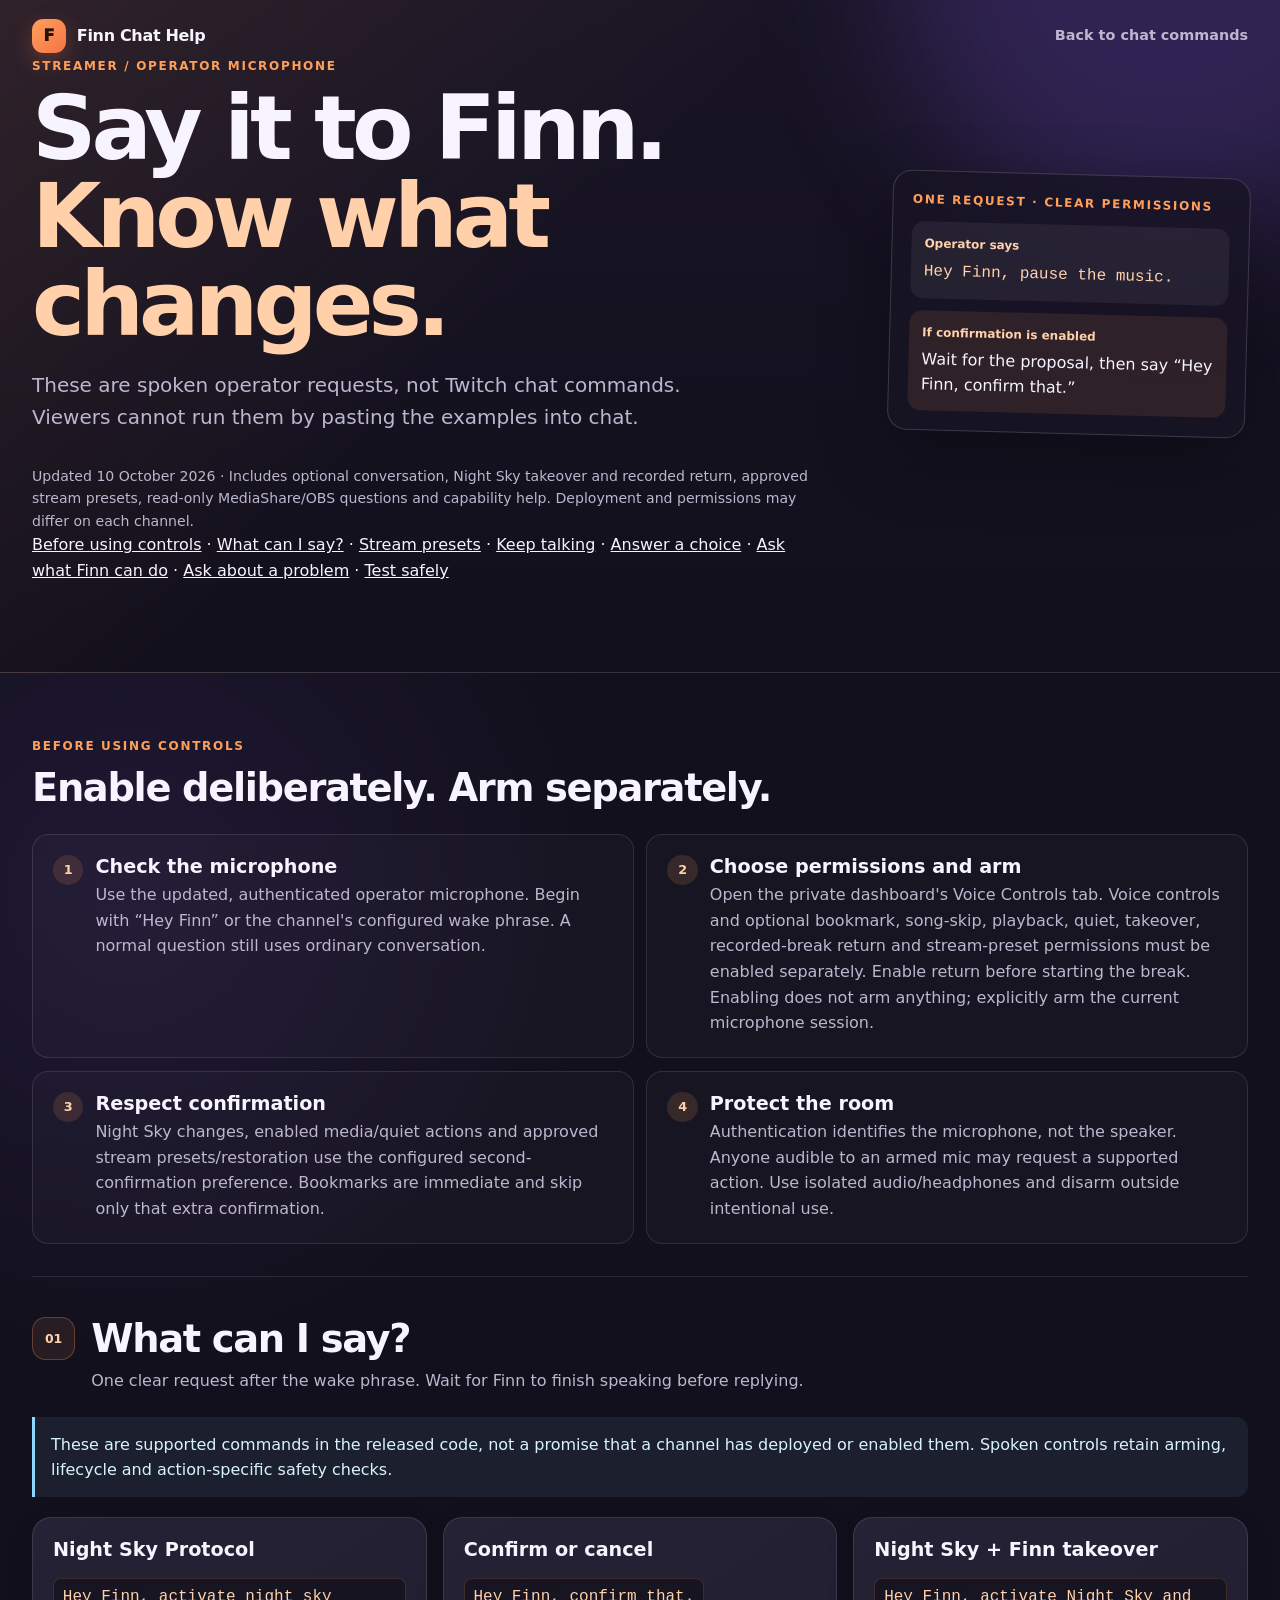
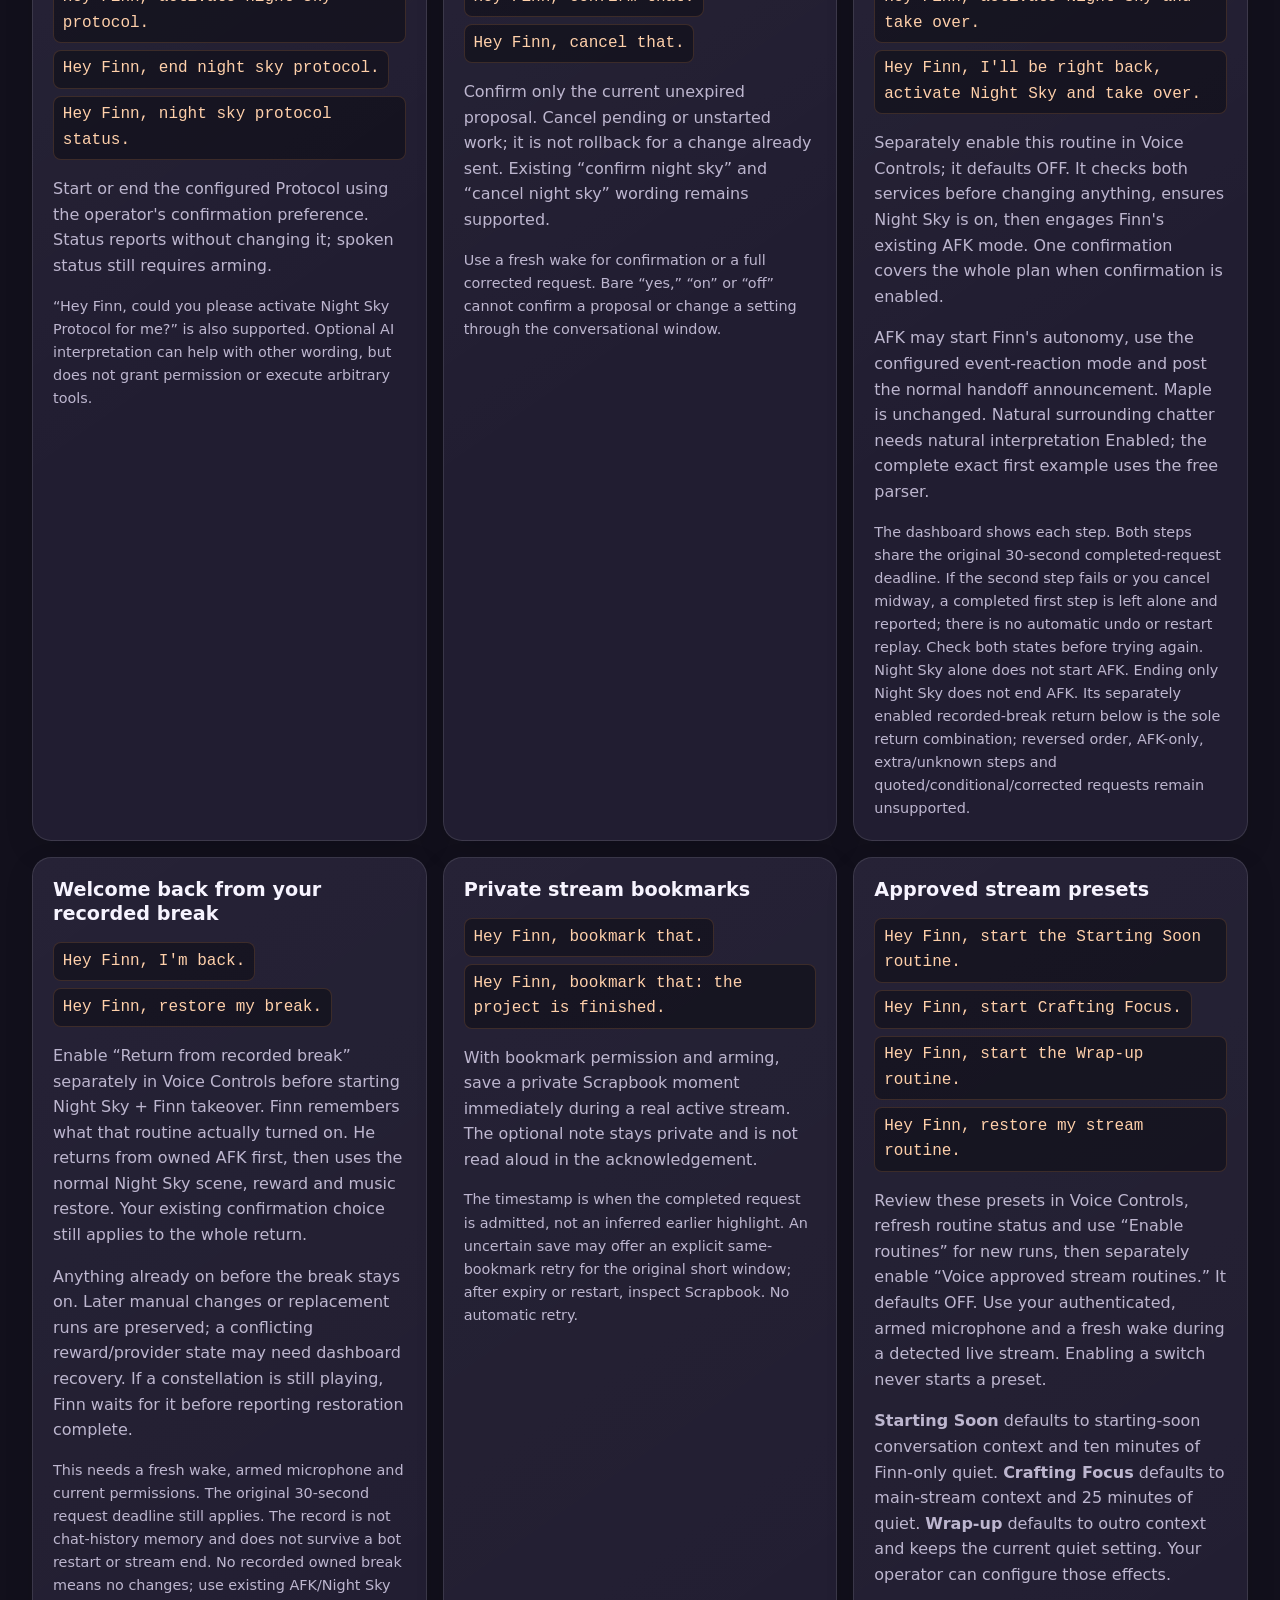
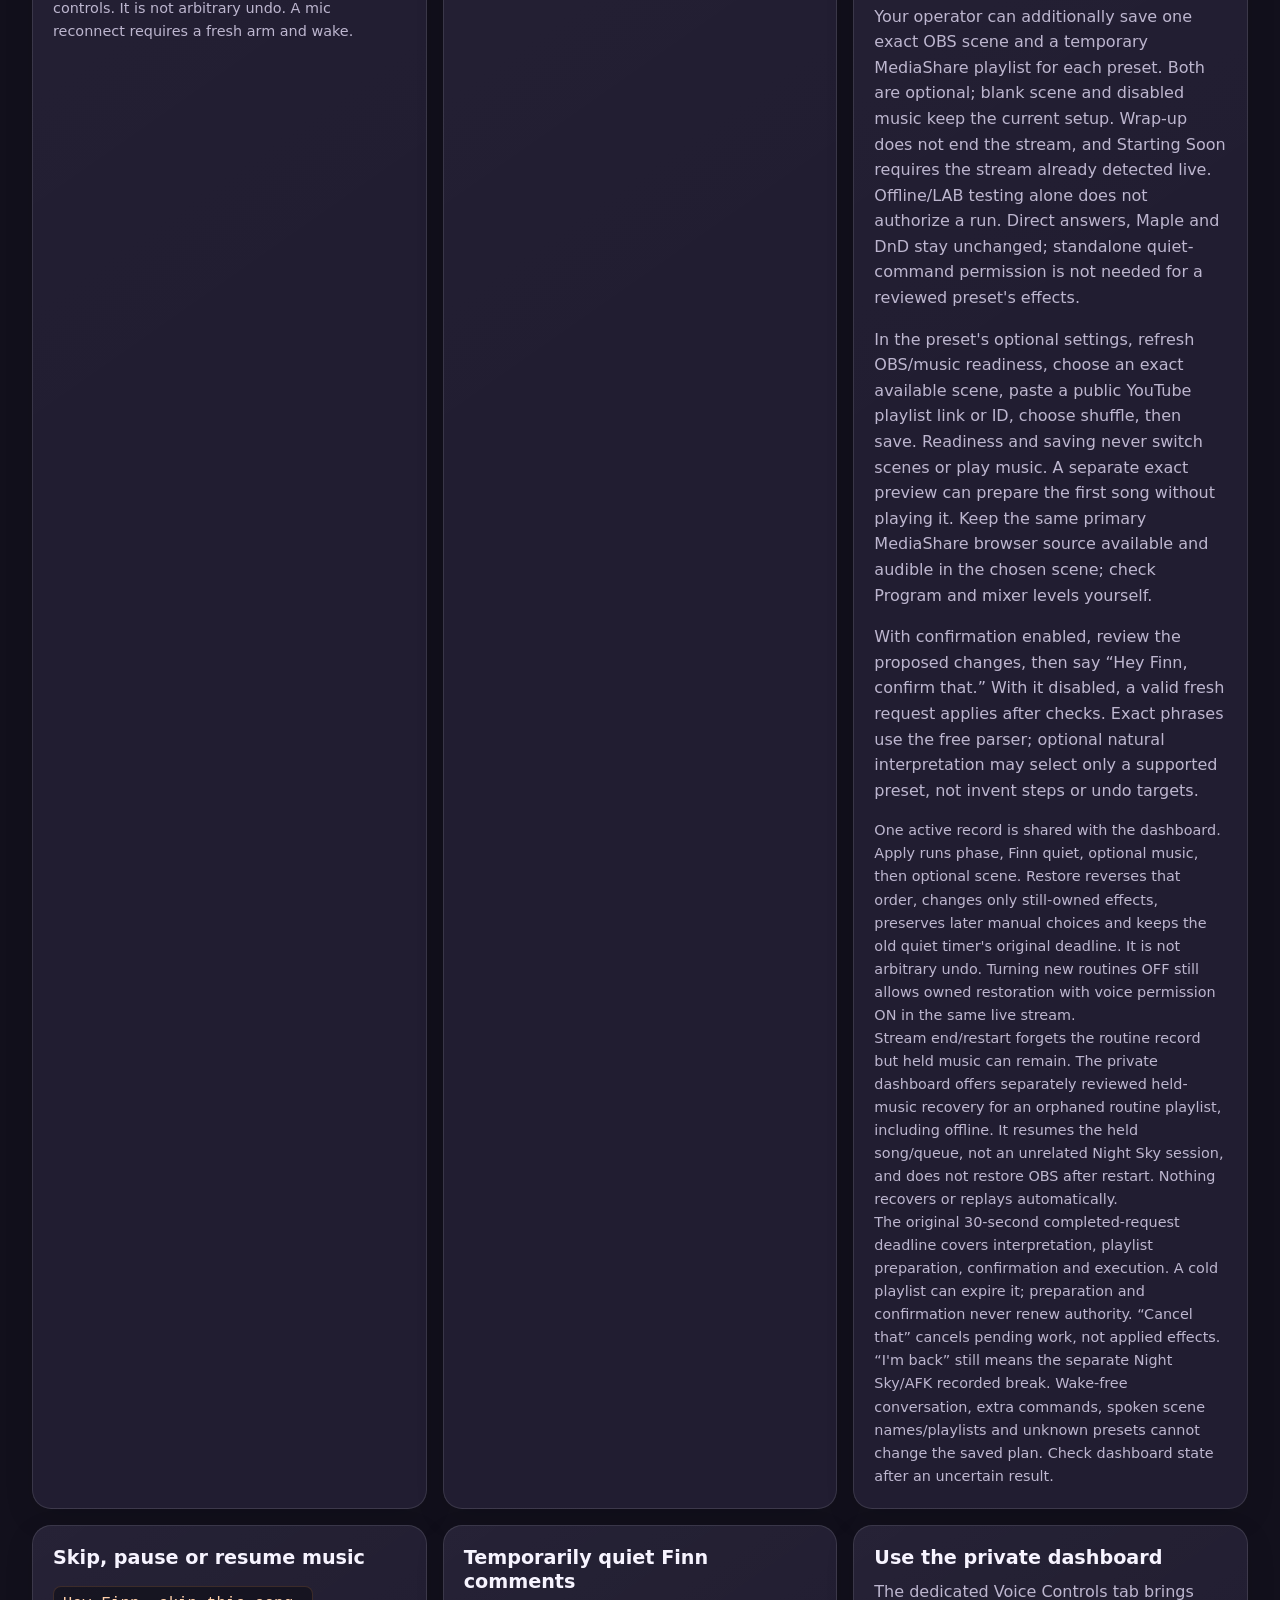
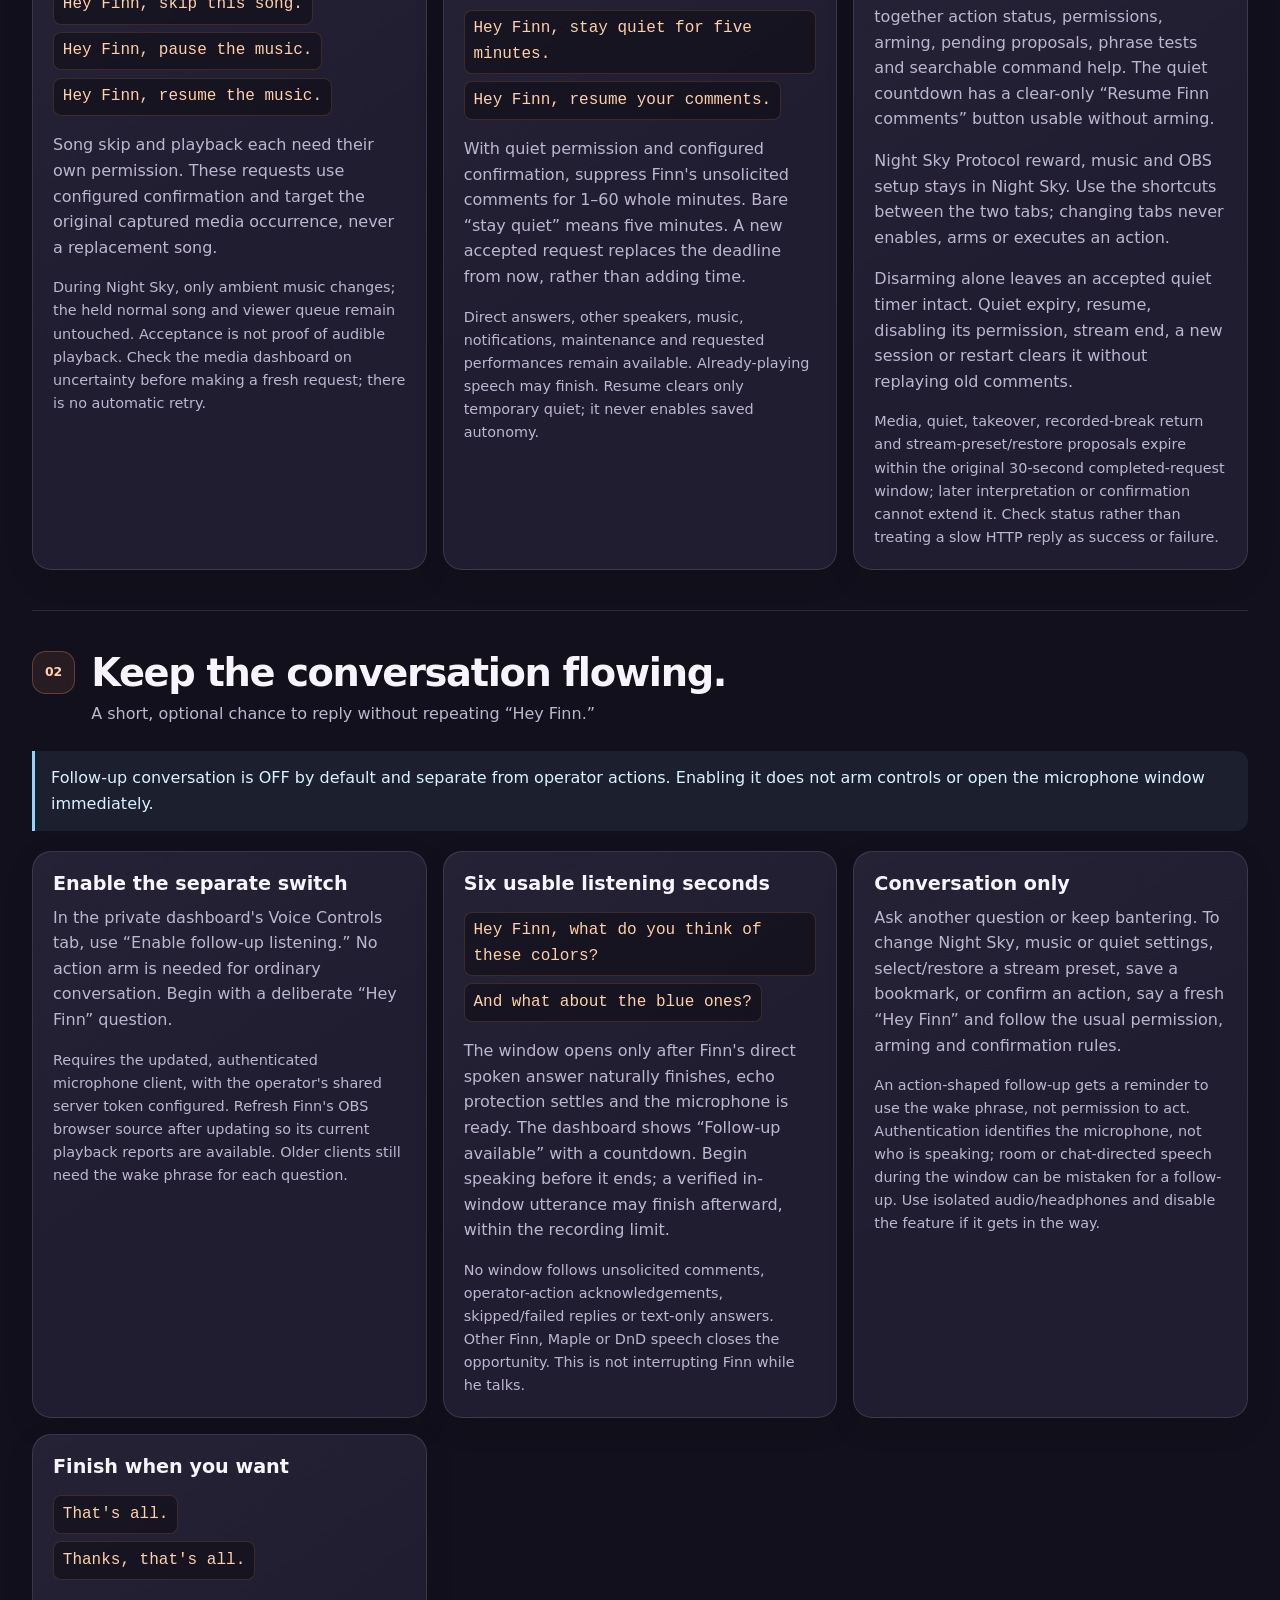
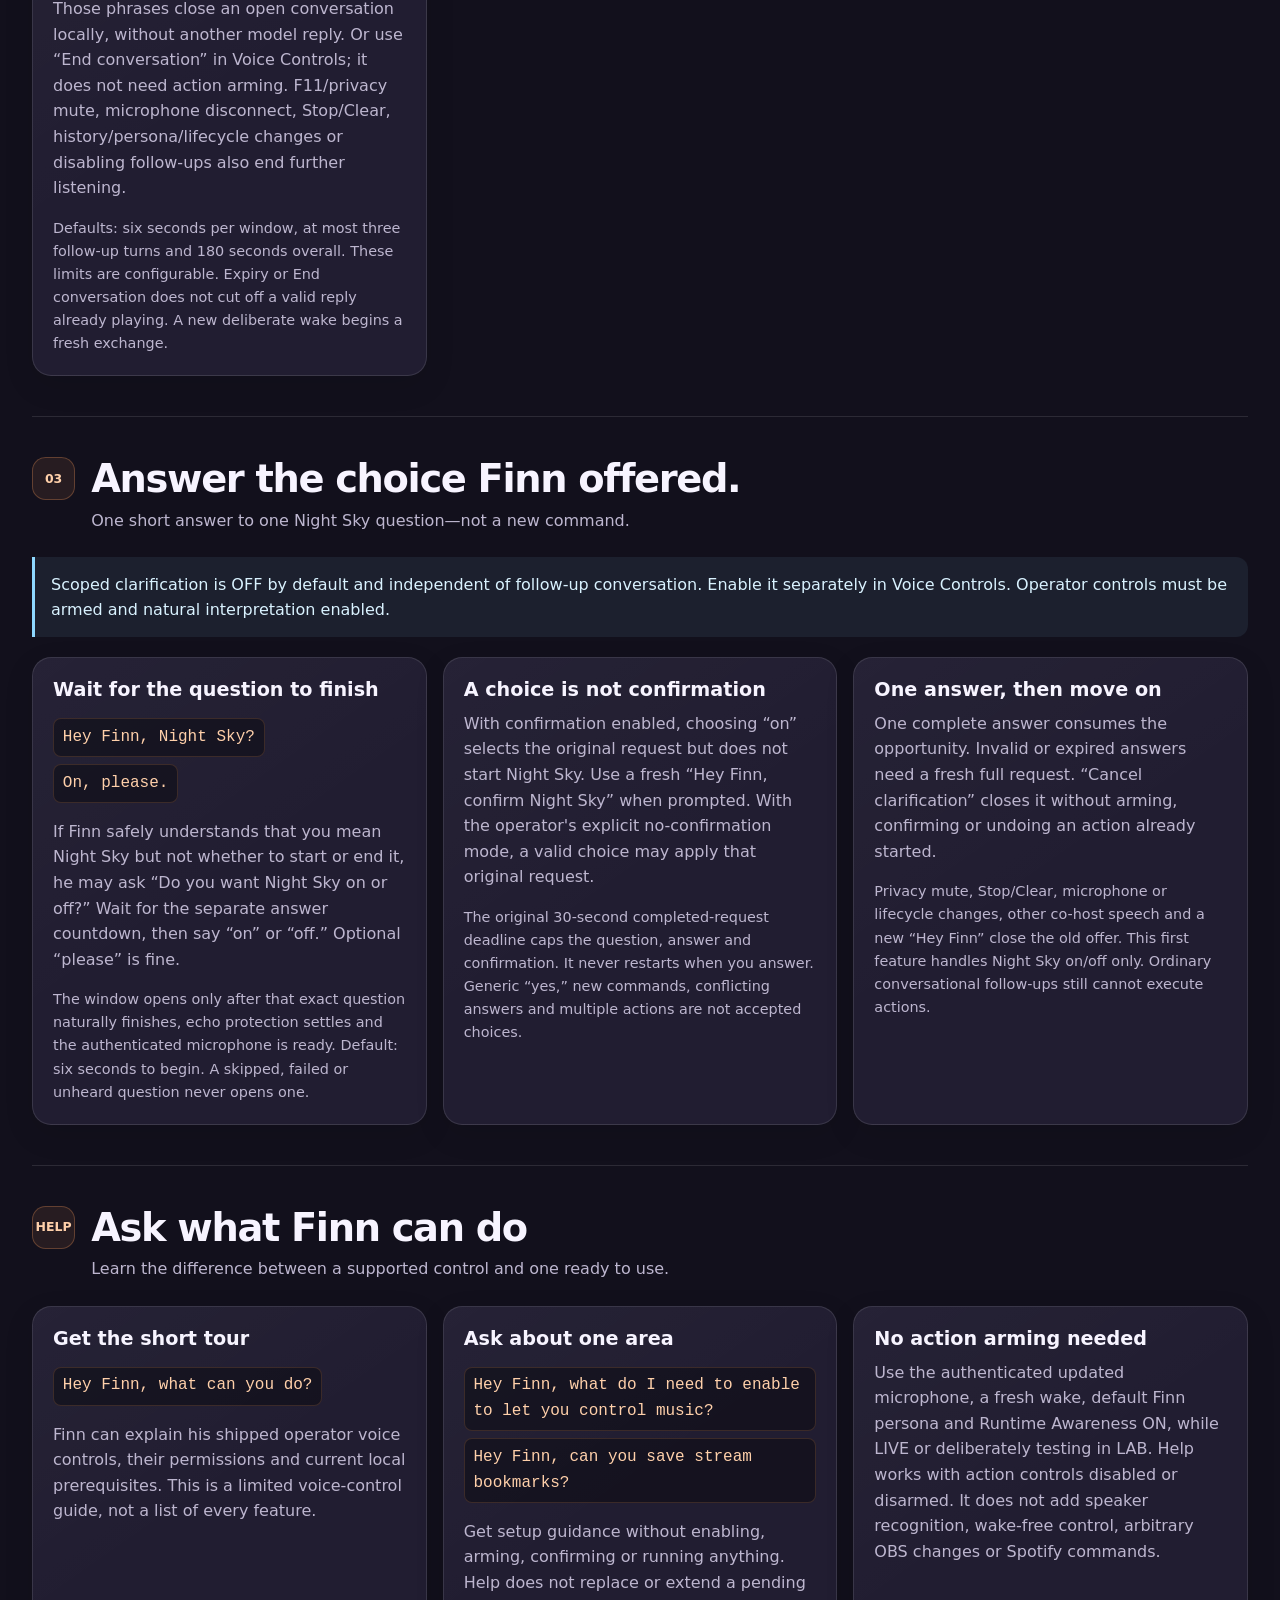
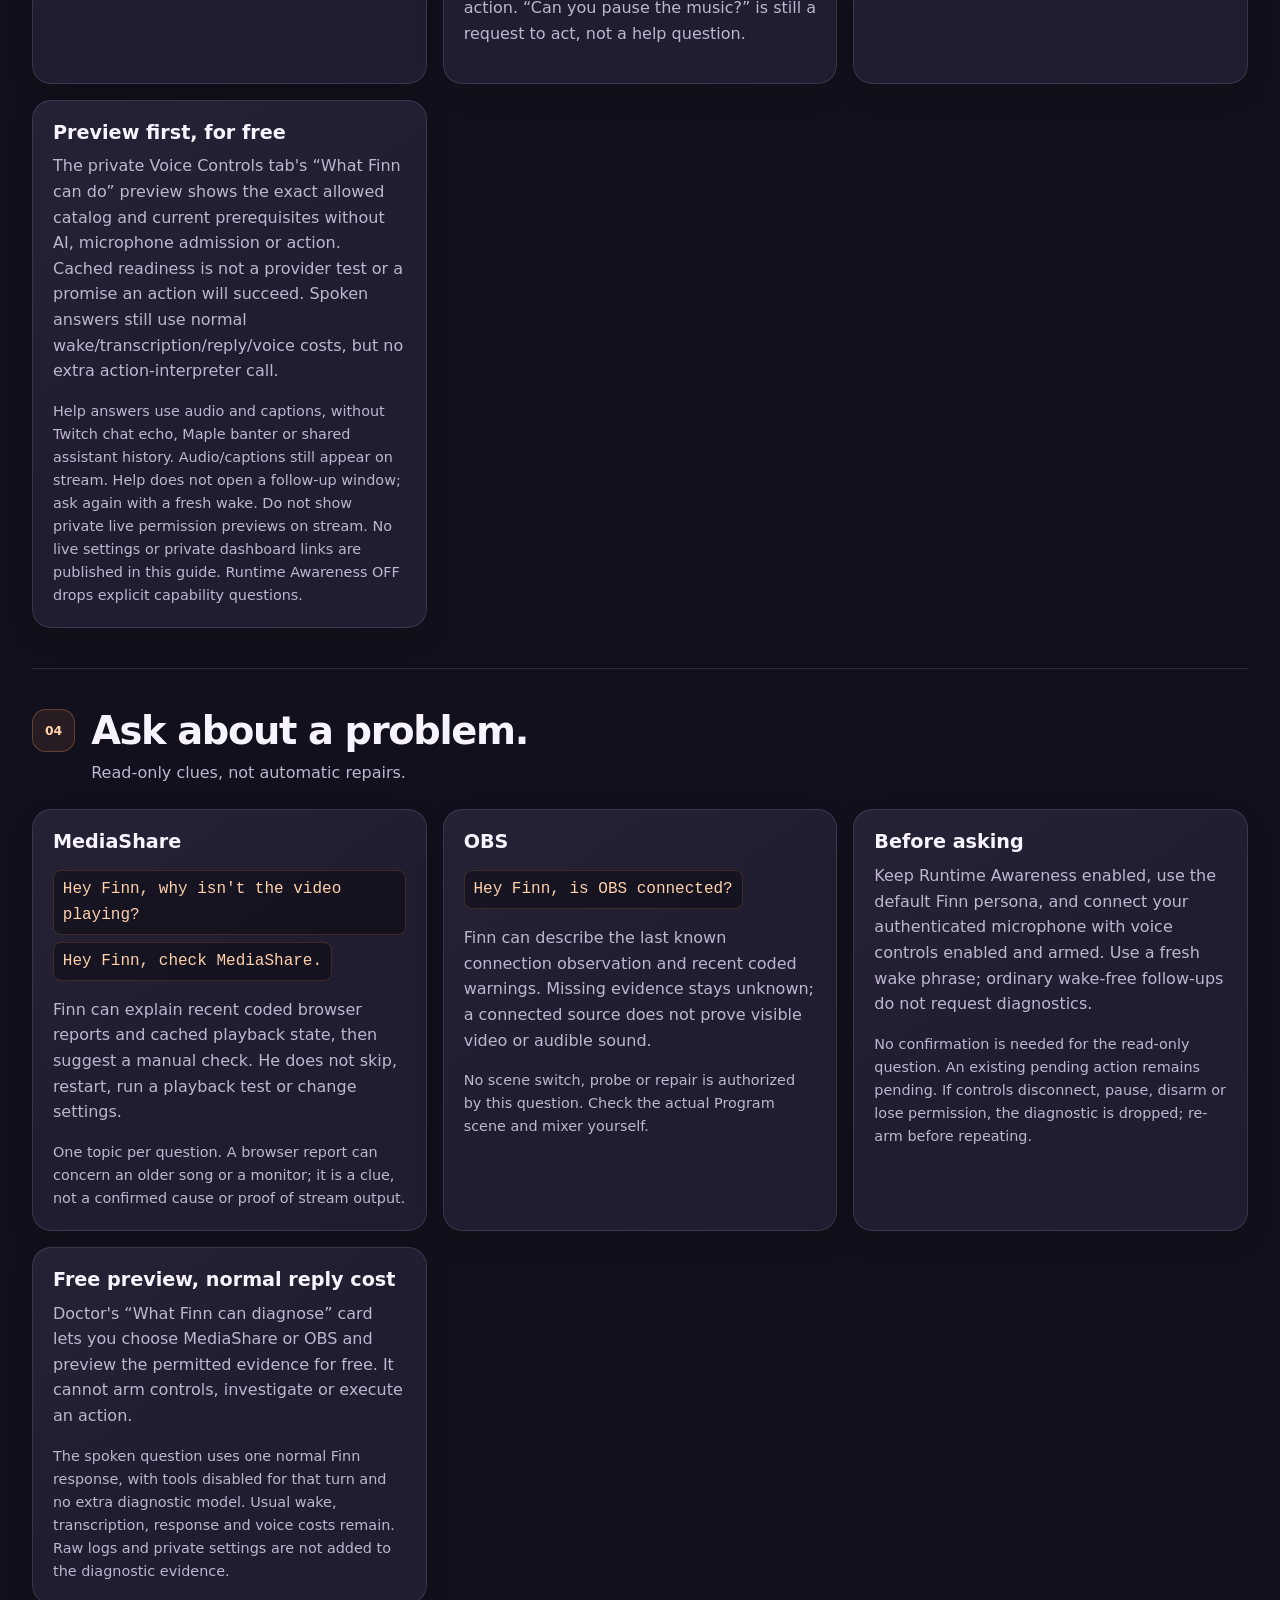
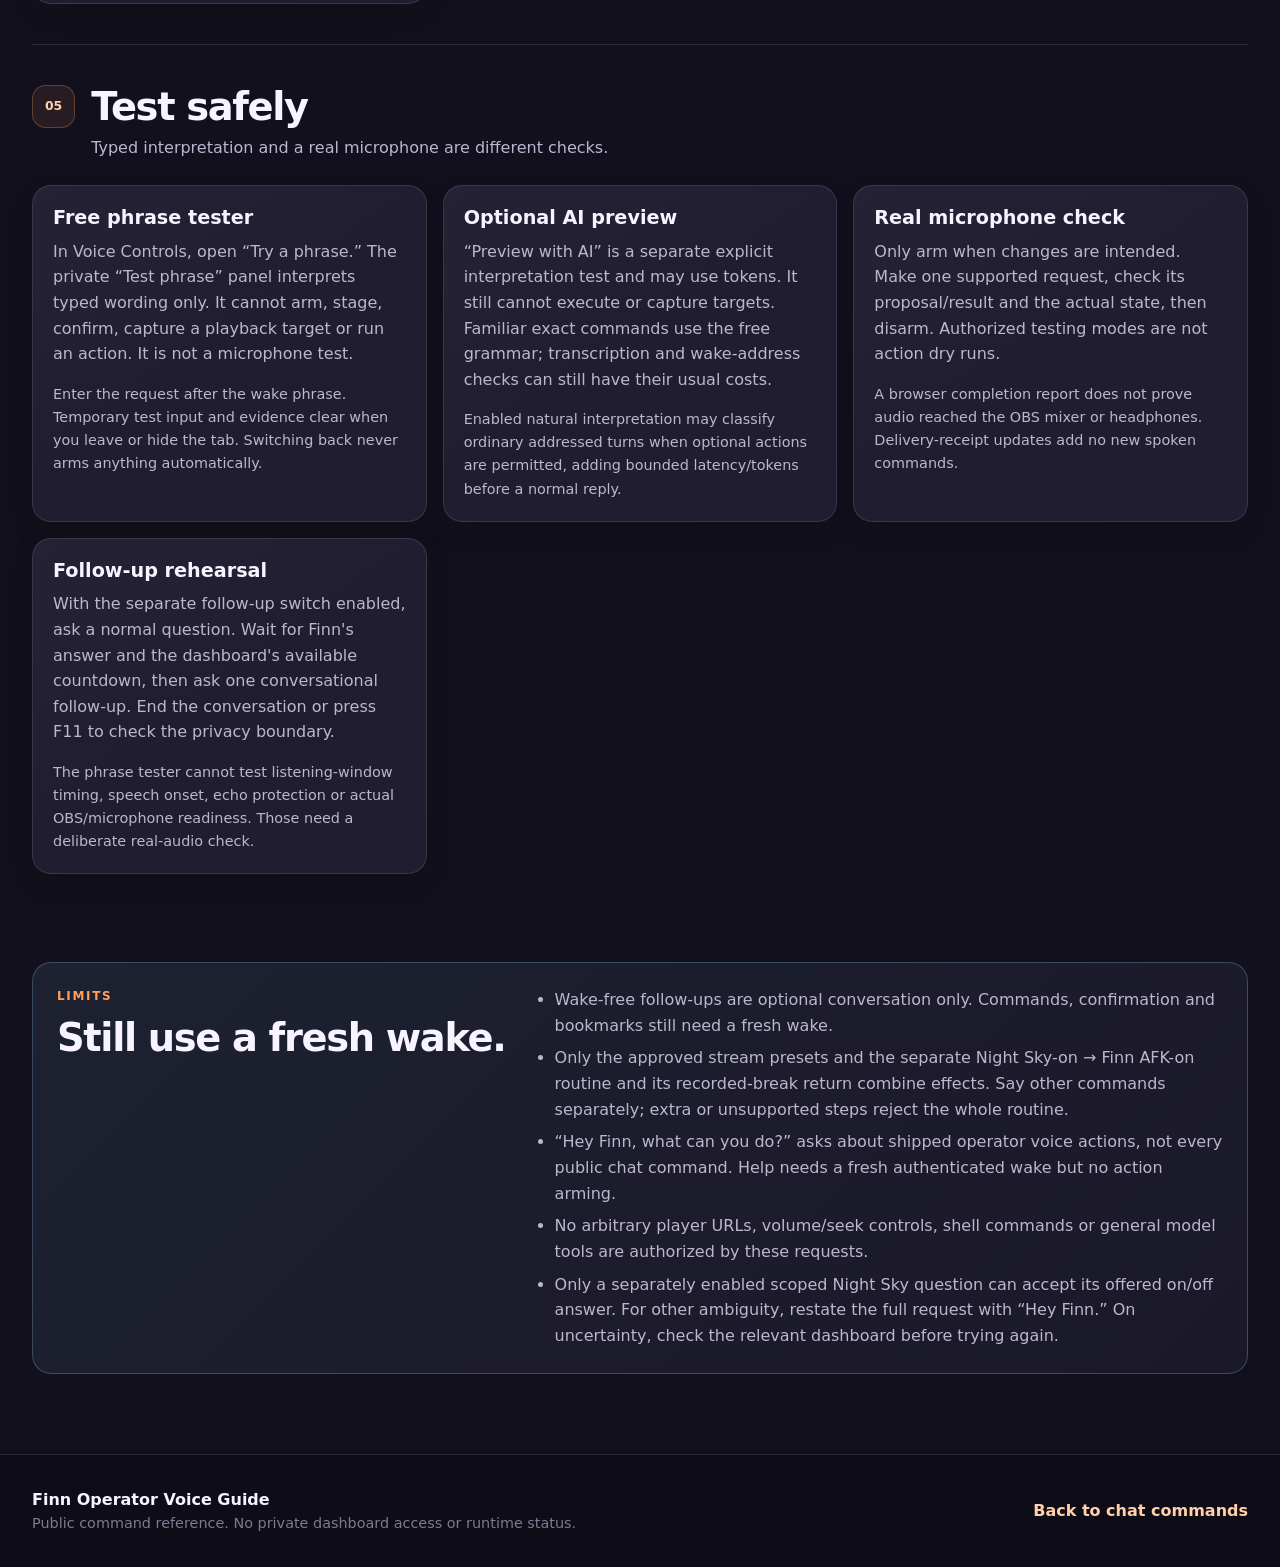
==== commit 89645807: "Document optional scene and music steps in stream presets" ====
--- a/voice.html
+++ b/voice.html
@@ -91,10 +91,12 @@
           <div class="command-list"><code>Hey Finn, start the Starting Soon routine.</code><code>Hey Finn, start Crafting Focus.</code><code>Hey Finn, start the Wrap-up routine.</code><code>Hey Finn, restore my stream routine.</code></div>
           <p>Review these presets in Voice Controls, refresh routine status and use “Enable routines” for new runs, then separately enable “Voice approved stream routines.” It defaults OFF. Use your authenticated, armed microphone and a fresh wake during a detected live stream. Enabling a switch never starts a preset.</p>
           <p><strong>Starting Soon</strong> defaults to starting-soon conversation context and ten minutes of Finn-only quiet. <strong>Crafting Focus</strong> defaults to main-stream context and 25 minutes of quiet. <strong>Wrap-up</strong> defaults to outro context and keeps the current quiet setting. Your operator can configure those effects.</p>
-          <p>These change conversation context and unsolicited Finn comments—not OBS scenes, music, direct answers, Maple or DnD. Wrap-up does not end the stream, and Starting Soon requires the stream already detected live. Offline/LAB testing alone does not authorize a run. The standalone quiet-command permission is not needed for a reviewed preset's effects.</p>
+          <p>Your operator can additionally save one exact OBS scene and a temporary MediaShare playlist for each preset. Both are optional; blank scene and disabled music keep the current setup. Wrap-up does not end the stream, and Starting Soon requires the stream already detected live. Offline/LAB testing alone does not authorize a run. Direct answers, Maple and DnD stay unchanged; standalone quiet-command permission is not needed for a reviewed preset's effects.</p>
+          <p>In the preset's optional settings, refresh OBS/music readiness, choose an exact available scene, paste a public YouTube playlist link or ID, choose shuffle, then save. Readiness and saving never switch scenes or play music. A separate exact preview can prepare the first song without playing it. Keep the same primary MediaShare browser source available and audible in the chosen scene; check Program and mixer levels yourself.</p>
           <p>With confirmation enabled, review the proposed changes, then say “Hey Finn, confirm that.” With it disabled, a valid fresh request applies after checks. Exact phrases use the free parser; optional natural interpretation may select only a supported preset, not invent steps or undo targets.</p>
-          <p class="fine-print">One active record is shared with the dashboard. Restore changes only phase/quiet still owned by that run, preserves later manual choices and keeps an old quiet timer's original deadline. It is not arbitrary undo. Turning the main routine switch OFF blocks new runs but still allows owned restoration with voice permission ON in the same live stream. Stream end/restart forgets the record; there is no automatic replay or retry.</p>
-          <p class="fine-print">The original 30-second completed-request deadline covers interpretation, confirmation and execution. “Cancel that” cancels pending work, not applied effects. “I'm back” still means the separate Night Sky/AFK recorded break. Wake-free conversation, extra commands and unknown presets cannot authorize these changes. Check dashboard state after an uncertain result.</p>
+          <p class="fine-print">One active record is shared with the dashboard. Apply runs phase, Finn quiet, optional music, then optional scene. Restore reverses that order, changes only still-owned effects, preserves later manual choices and keeps the old quiet timer's original deadline. It is not arbitrary undo. Turning new routines OFF still allows owned restoration with voice permission ON in the same live stream.</p>
+          <p class="fine-print">Stream end/restart forgets the routine record but held music can remain. The private dashboard offers separately reviewed held-music recovery for an orphaned routine playlist, including offline. It resumes the held song/queue, not an unrelated Night Sky session, and does not restore OBS after restart. Nothing recovers or replays automatically.</p>
+          <p class="fine-print">The original 30-second completed-request deadline covers interpretation, playlist preparation, confirmation and execution. A cold playlist can expire it; preparation and confirmation never renew authority. “Cancel that” cancels pending work, not applied effects. “I'm back” still means the separate Night Sky/AFK recorded break. Wake-free conversation, extra commands, spoken scene names/playlists and unknown presets cannot change the saved plan. Check dashboard state after an uncertain result.</p>
         </article>
         <article class="command-card" id="media">
           <h3>Skip, pause or resume music</h3>
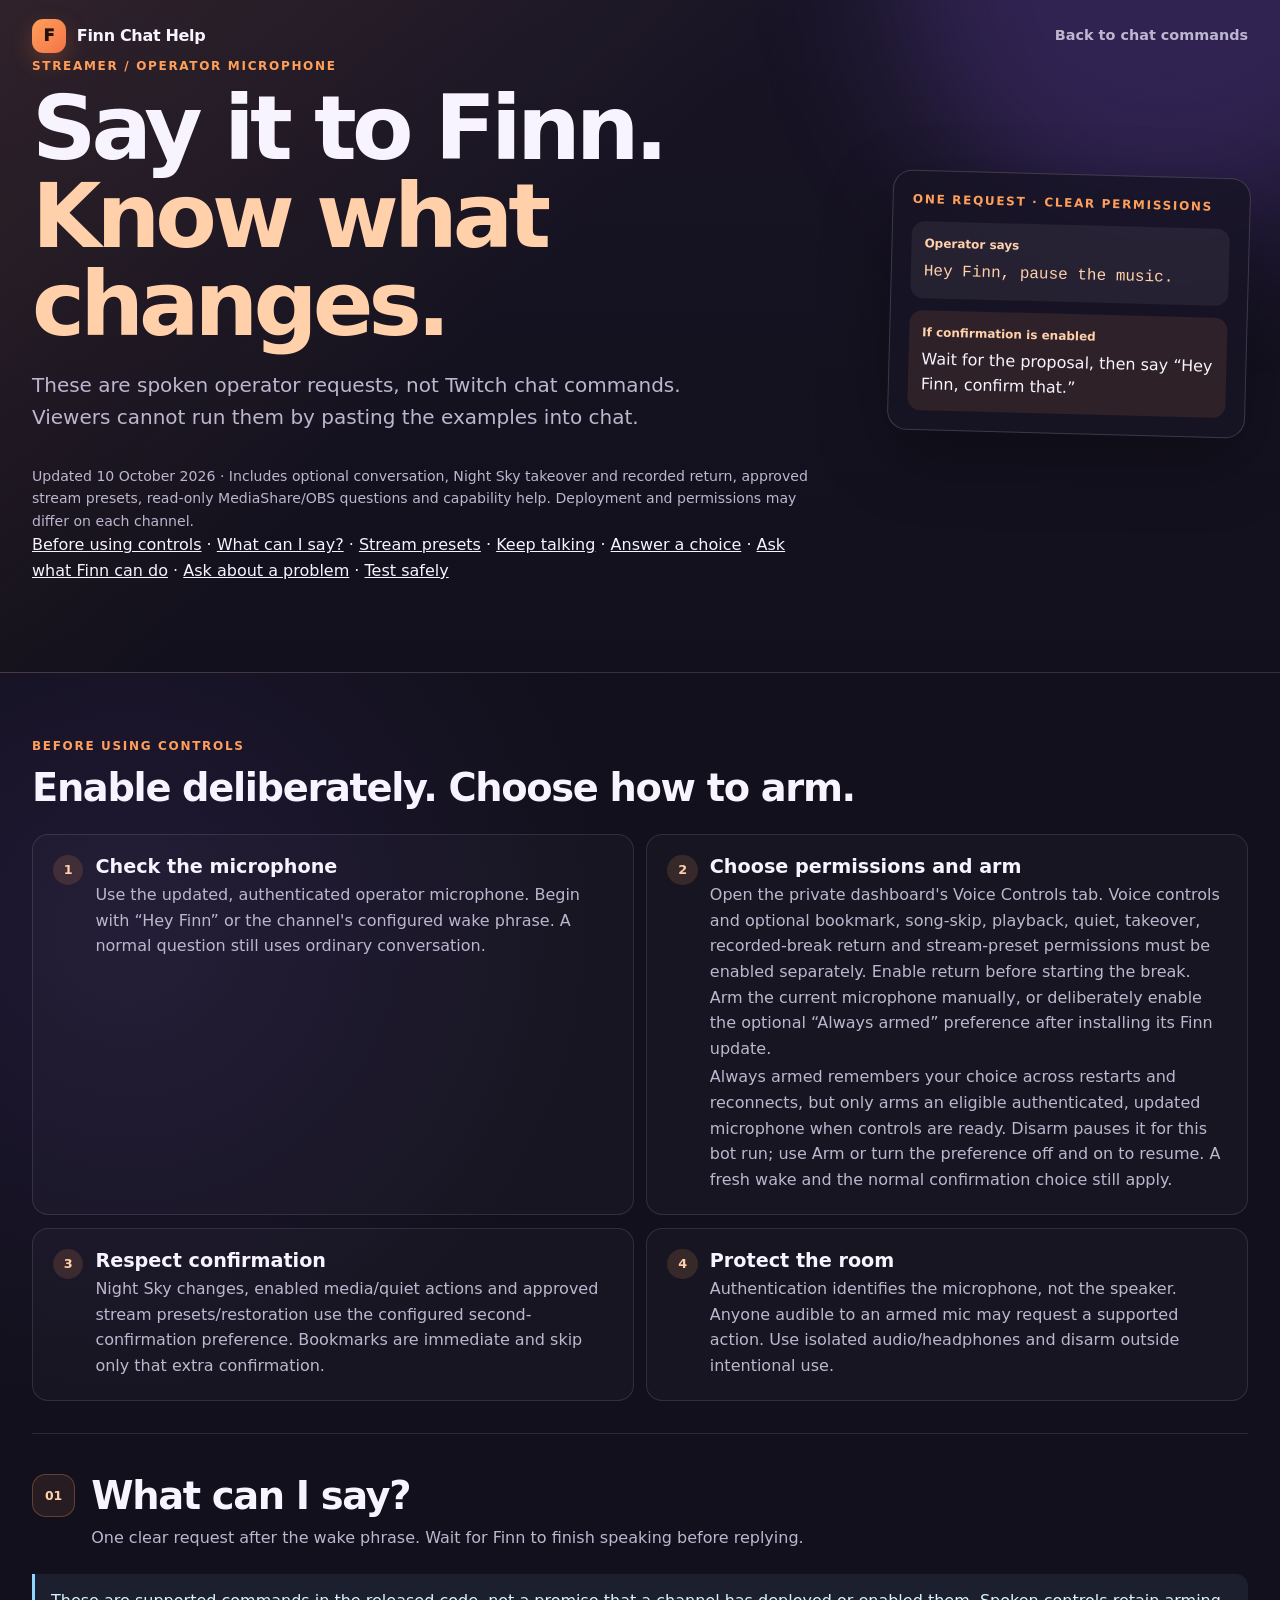
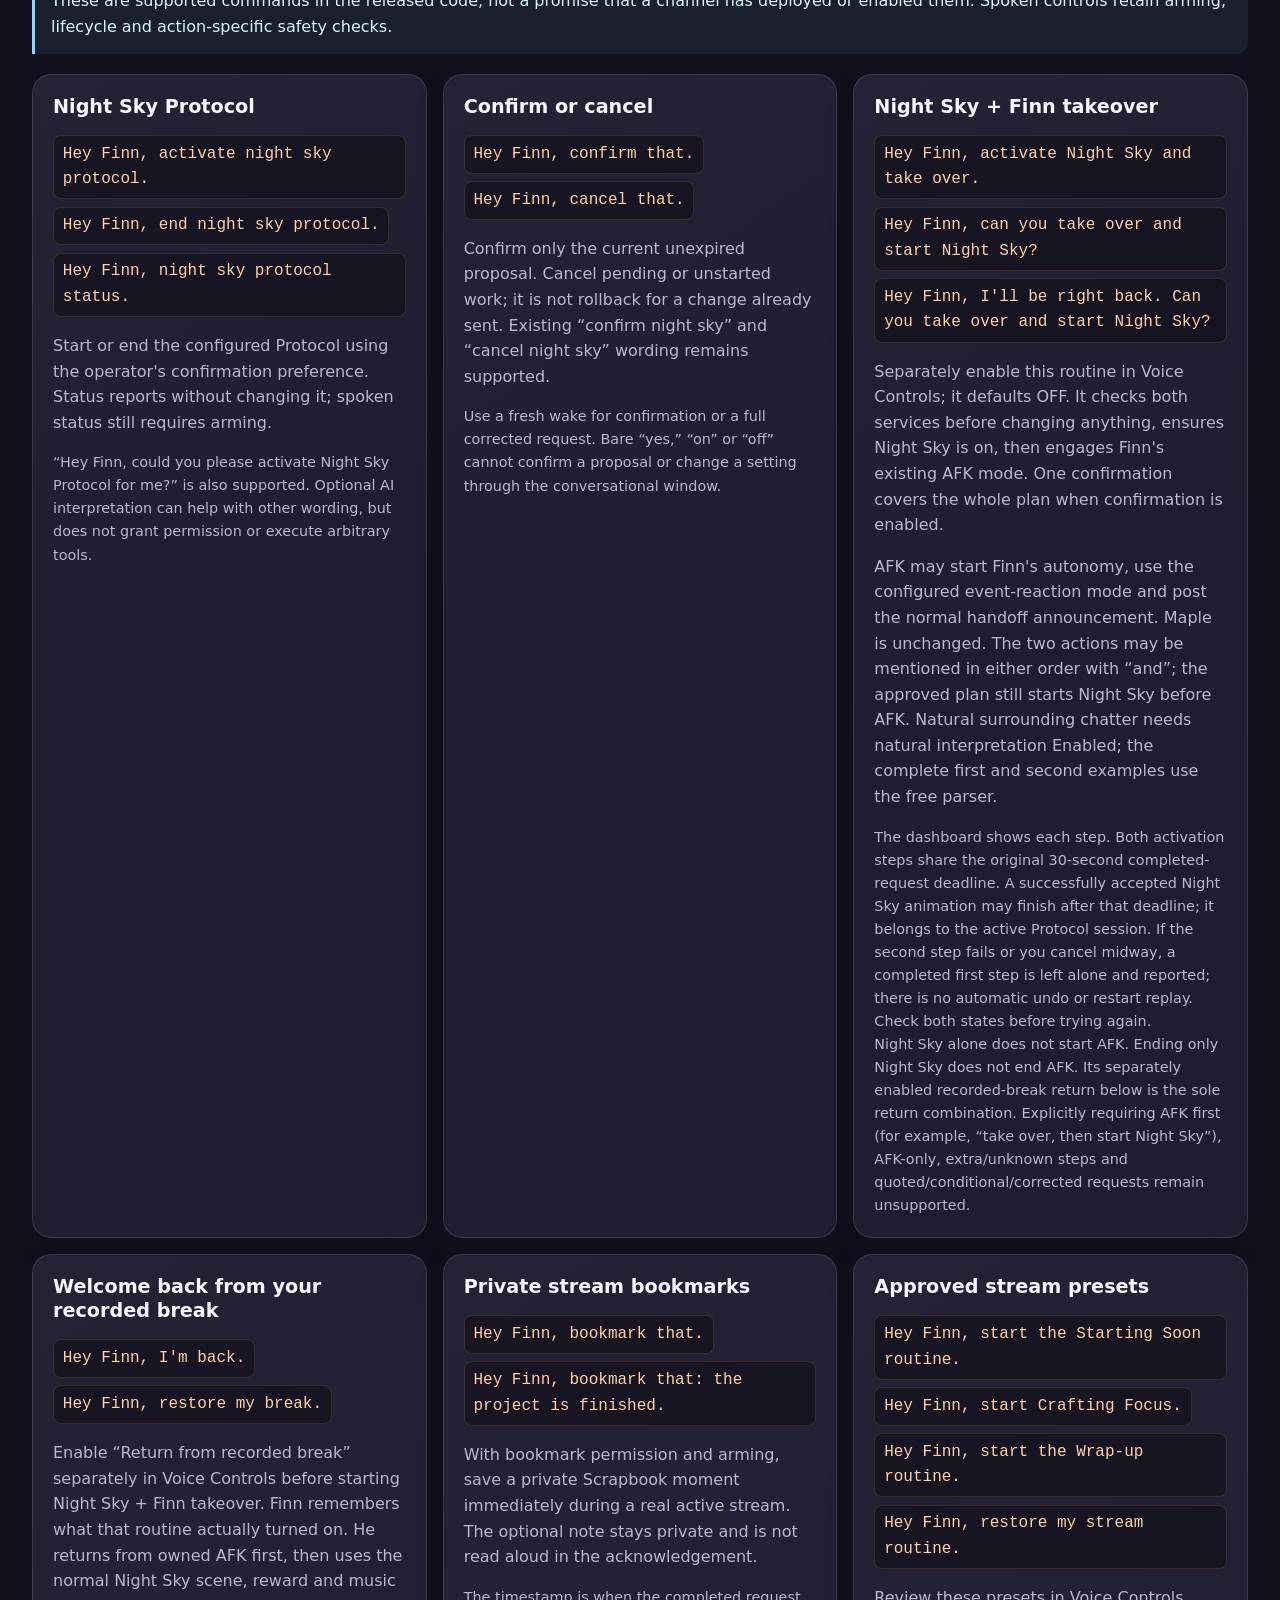
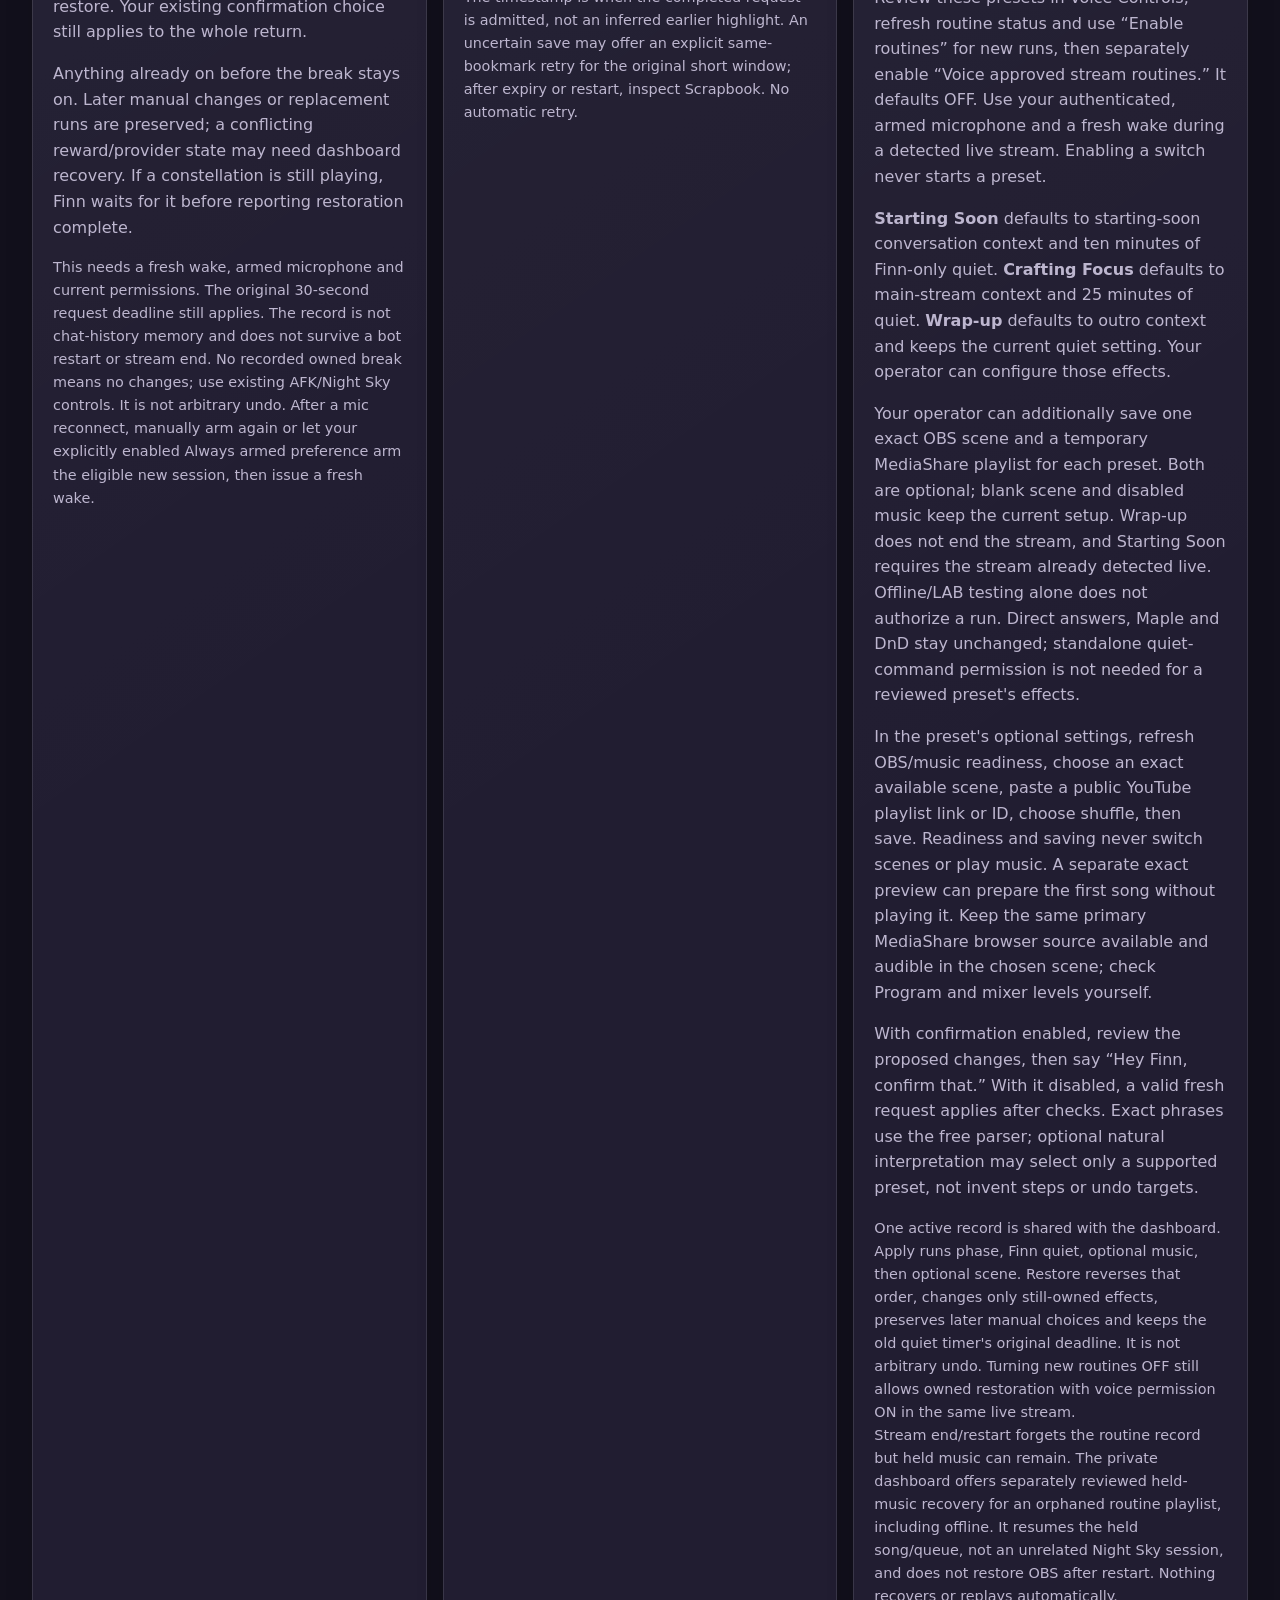
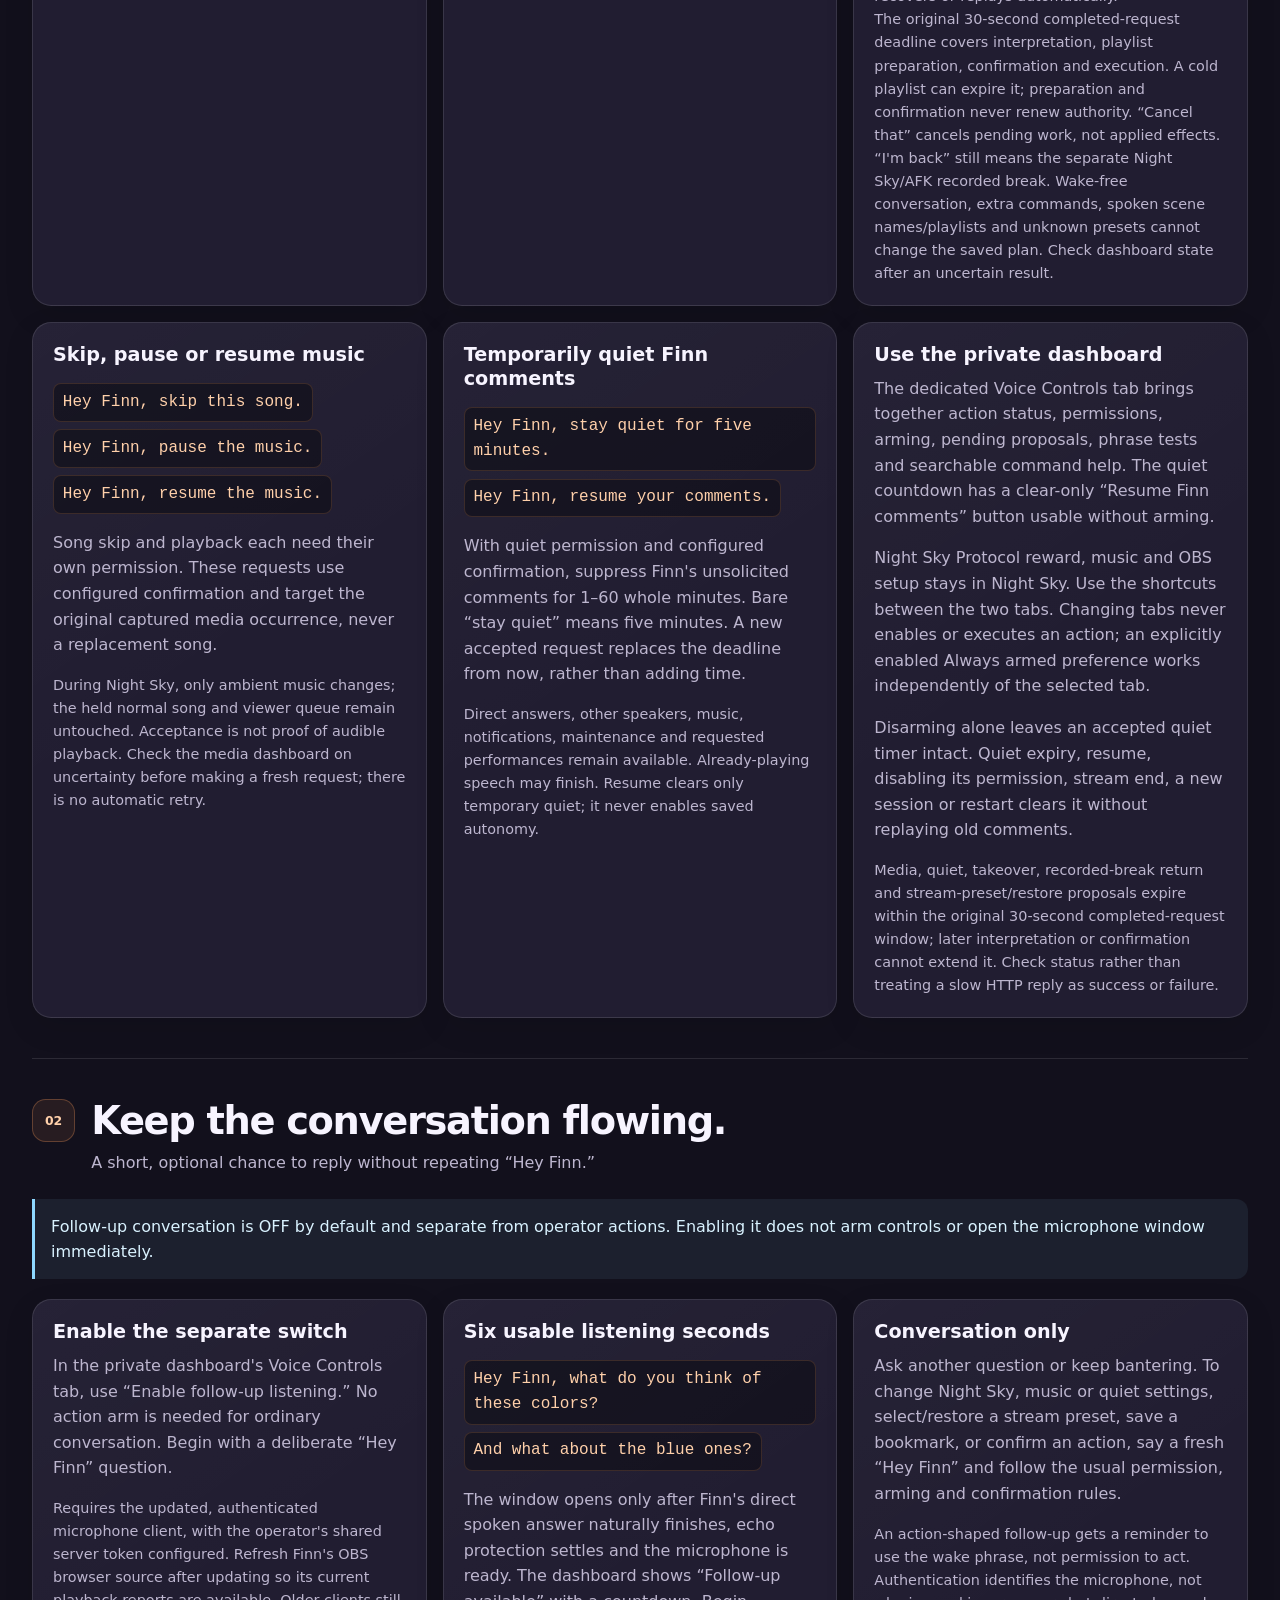
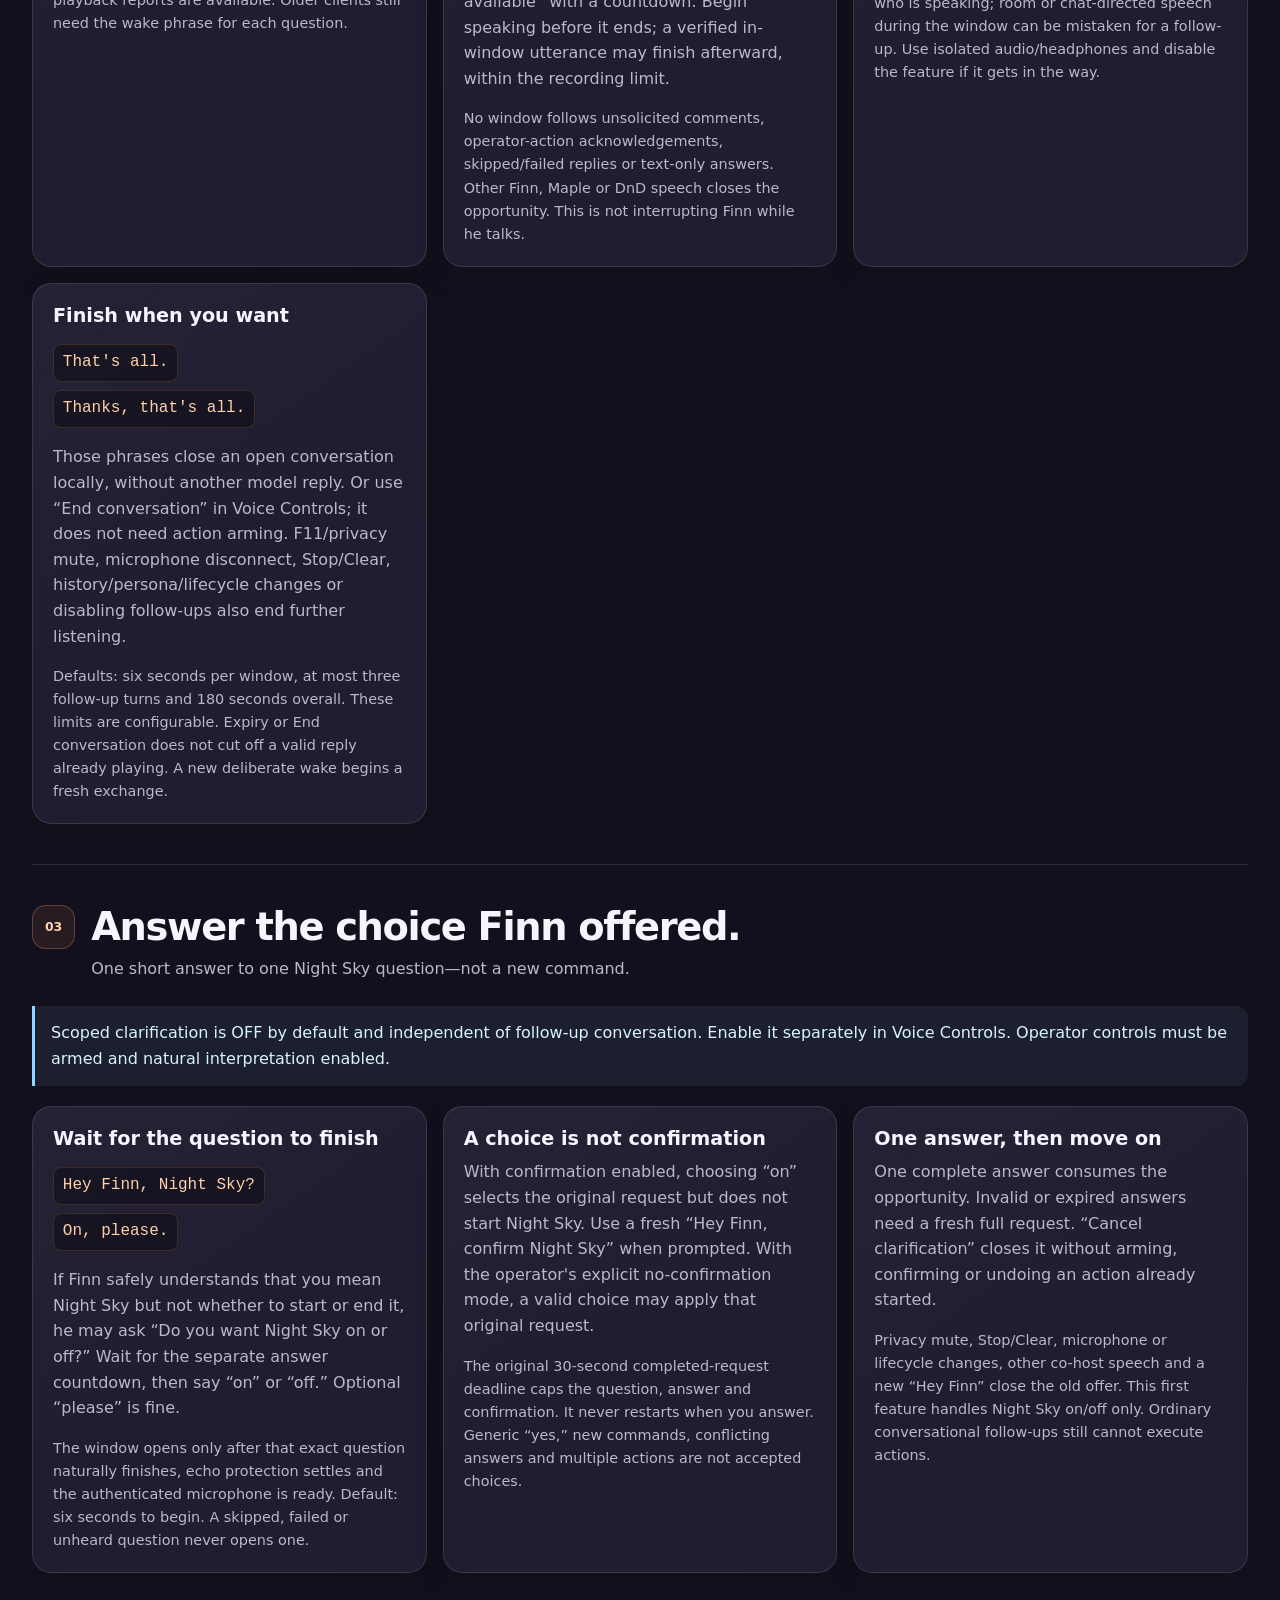
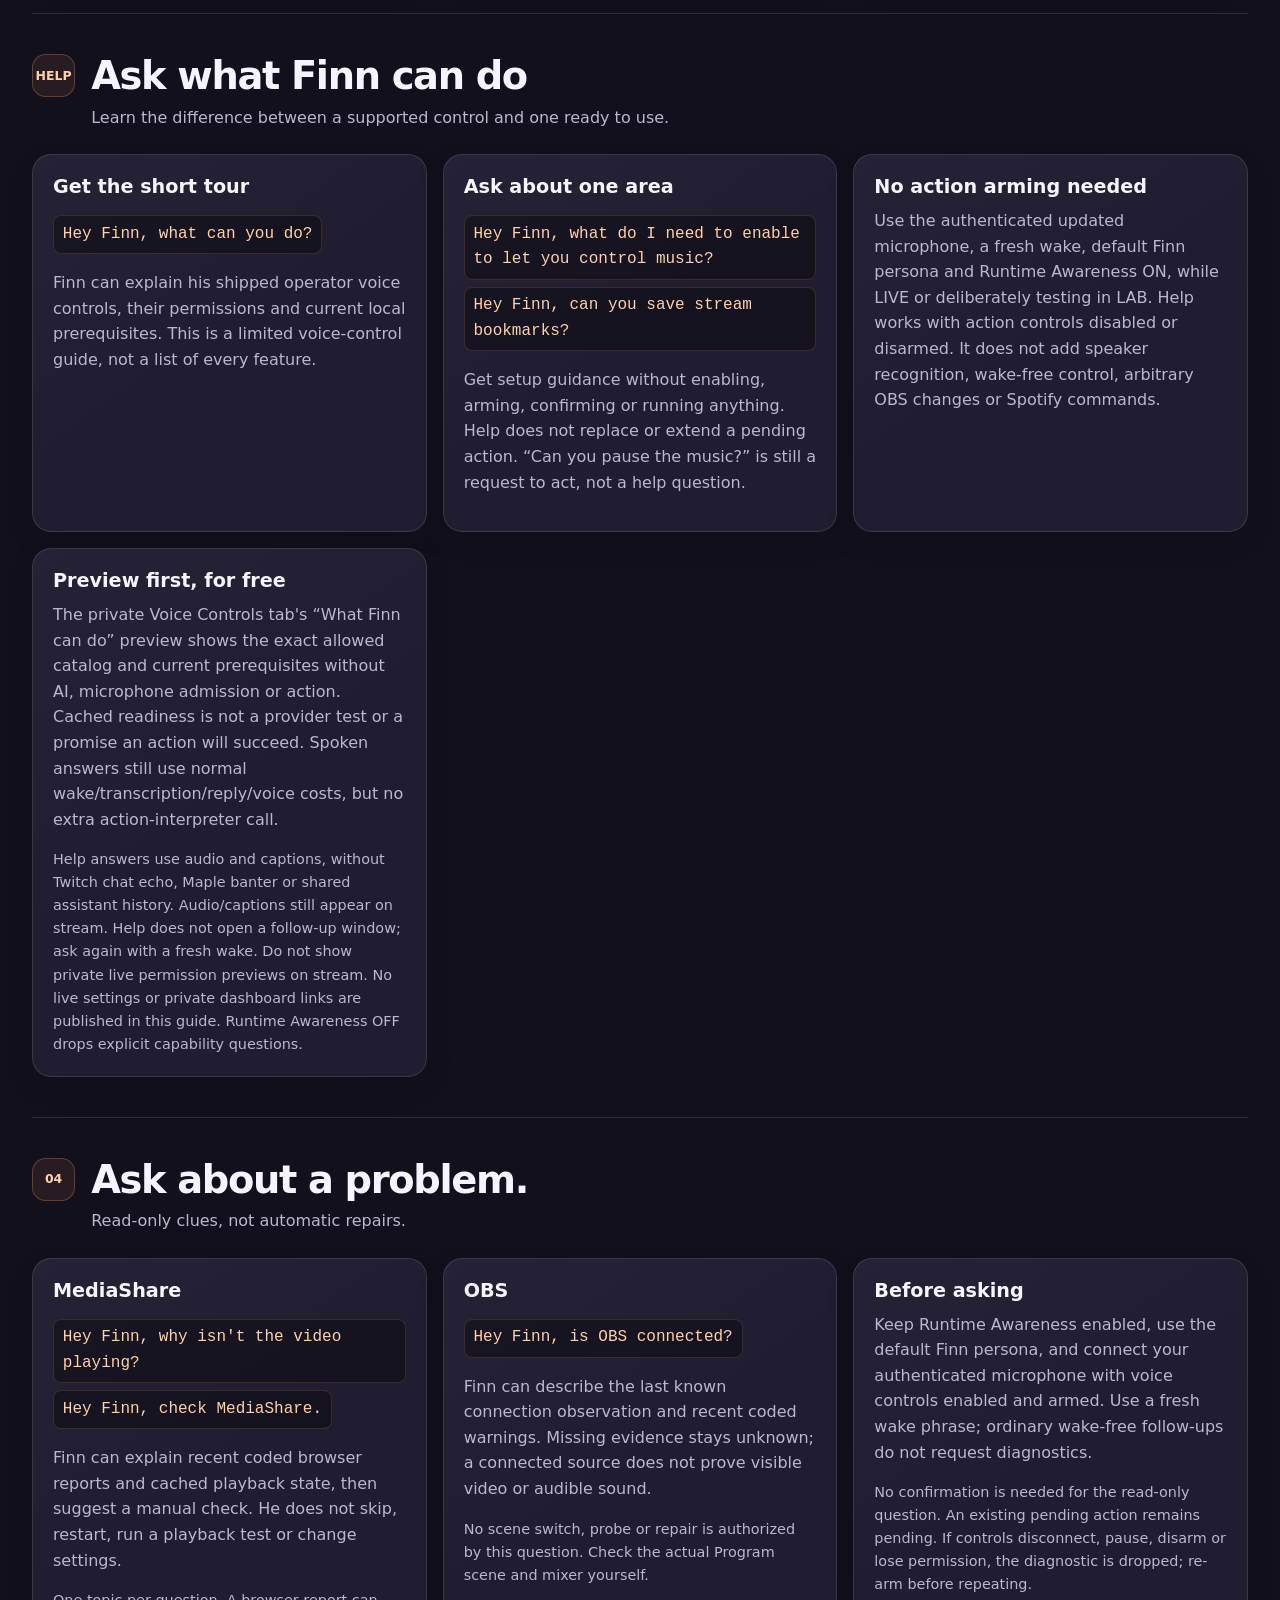
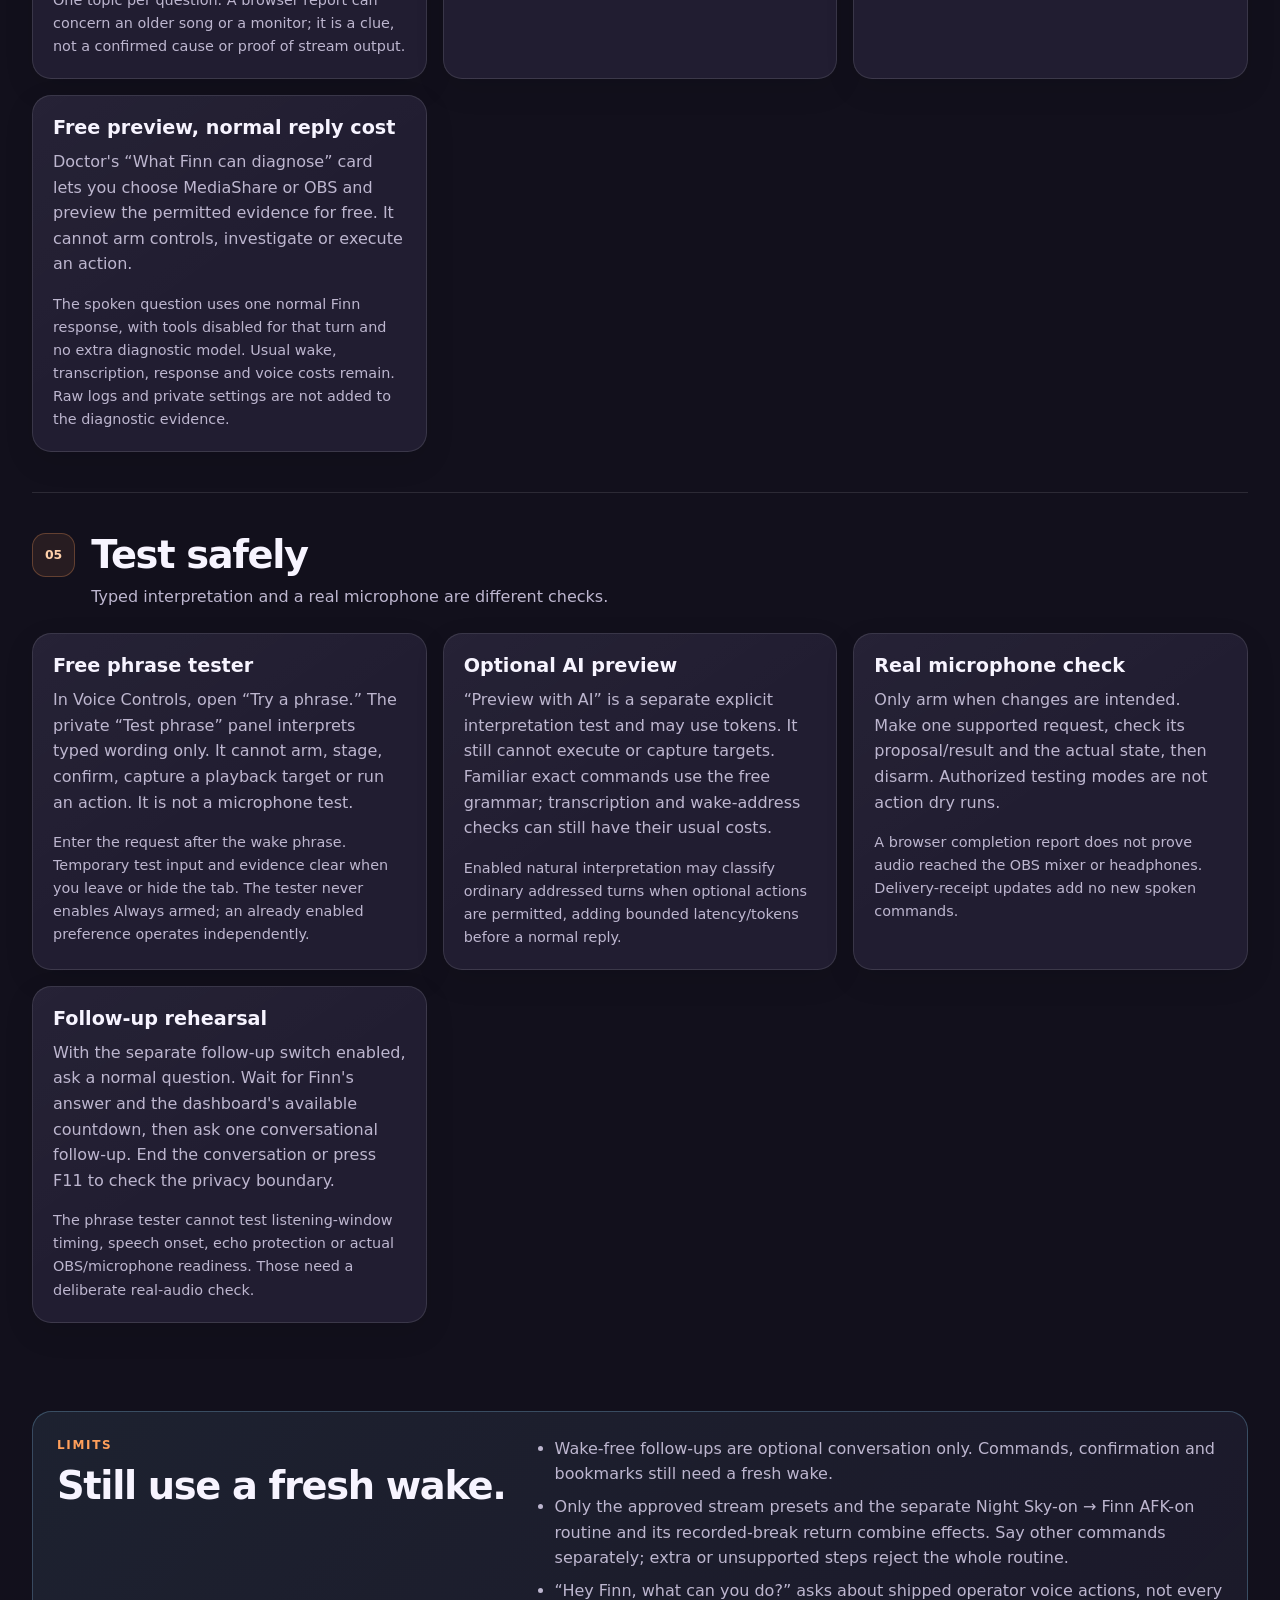
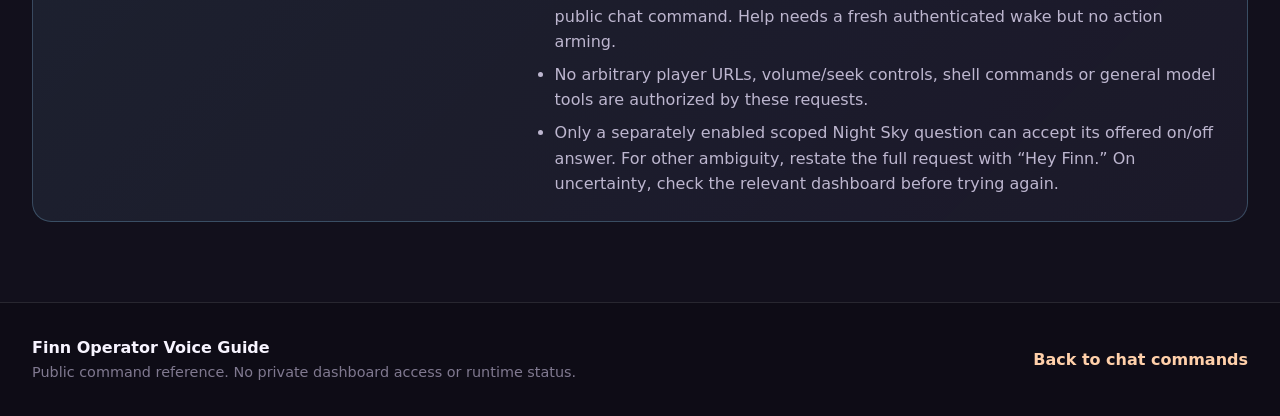
==== commit d5bbe265: "Document always-armed voice controls and flexible takeover wording" ====
--- a/voice.html
+++ b/voice.html
@@ -40,10 +40,10 @@
   <main id="voice-guide" class="shell">
     <section class="quick-start" id="before-use" aria-labelledby="before-use-title">
       <p class="section-kicker">BEFORE USING CONTROLS</p>
-      <h2 id="before-use-title">Enable deliberately. Arm separately.</h2>
+      <h2 id="before-use-title">Enable deliberately. Choose how to arm.</h2>
       <div class="quick-grid">
         <article><span class="step">1</span><h3>Check the microphone</h3><p>Use the updated, authenticated operator microphone. Begin with “Hey Finn” or the channel's configured wake phrase. A normal question still uses ordinary conversation.</p></article>
-        <article><span class="step">2</span><h3>Choose permissions and arm</h3><p>Open the private dashboard's Voice Controls tab. Voice controls and optional bookmark, song-skip, playback, quiet, takeover, recorded-break return and stream-preset permissions must be enabled separately. Enable return before starting the break. Enabling does not arm anything; explicitly arm the current microphone session.</p></article>
+        <article><span class="step">2</span><h3>Choose permissions and arm</h3><p>Open the private dashboard's Voice Controls tab. Voice controls and optional bookmark, song-skip, playback, quiet, takeover, recorded-break return and stream-preset permissions must be enabled separately. Enable return before starting the break. Arm the current microphone manually, or deliberately enable the optional “Always armed” preference after installing its Finn update.</p><p>Always armed remembers your choice across restarts and reconnects, but only arms an eligible authenticated, updated microphone when controls are ready. Disarm pauses it for this bot run; use Arm or turn the preference off and on to resume. A fresh wake and the normal confirmation choice still apply.</p></article>
         <article><span class="step">3</span><h3>Respect confirmation</h3><p>Night Sky changes, enabled media/quiet actions and approved stream presets/restoration use the configured second-confirmation preference. Bookmarks are immediate and skip only that extra confirmation.</p></article>
         <article><span class="step">4</span><h3>Protect the room</h3><p>Authentication identifies the microphone, not the speaker. Anyone audible to an armed mic may request a supported action. Use isolated audio/headphones and disarm outside intentional use.</p></article>
       </div>
@@ -67,18 +67,18 @@
         </article>
         <article class="command-card" id="night-sky-takeover">
           <h3>Night Sky + Finn takeover</h3>
-          <div class="command-list"><code>Hey Finn, activate Night Sky and take over.</code><code>Hey Finn, I'll be right back, activate Night Sky and take over.</code></div>
+          <div class="command-list"><code>Hey Finn, activate Night Sky and take over.</code><code>Hey Finn, can you take over and start Night Sky?</code><code>Hey Finn, I'll be right back. Can you take over and start Night Sky?</code></div>
           <p>Separately enable this routine in Voice Controls; it defaults OFF. It checks both services before changing anything, ensures Night Sky is on, then engages Finn's existing AFK mode. One confirmation covers the whole plan when confirmation is enabled.</p>
-          <p>AFK may start Finn's autonomy, use the configured event-reaction mode and post the normal handoff announcement. Maple is unchanged. Natural surrounding chatter needs natural interpretation Enabled; the complete exact first example uses the free parser.</p>
-          <p class="fine-print">The dashboard shows each step. Both steps share the original 30-second completed-request deadline. If the second step fails or you cancel midway, a completed first step is left alone and reported; there is no automatic undo or restart replay. Check both states before trying again.</p>
-          <p class="fine-print">Night Sky alone does not start AFK. Ending only Night Sky does not end AFK. Its separately enabled recorded-break return below is the sole return combination; reversed order, AFK-only, extra/unknown steps and quoted/conditional/corrected requests remain unsupported.</p>
+          <p>AFK may start Finn's autonomy, use the configured event-reaction mode and post the normal handoff announcement. Maple is unchanged. The two actions may be mentioned in either order with “and”; the approved plan still starts Night Sky before AFK. Natural surrounding chatter needs natural interpretation Enabled; the complete first and second examples use the free parser.</p>
+          <p class="fine-print">The dashboard shows each step. Both activation steps share the original 30-second completed-request deadline. A successfully accepted Night Sky animation may finish after that deadline; it belongs to the active Protocol session. If the second step fails or you cancel midway, a completed first step is left alone and reported; there is no automatic undo or restart replay. Check both states before trying again.</p>
+          <p class="fine-print">Night Sky alone does not start AFK. Ending only Night Sky does not end AFK. Its separately enabled recorded-break return below is the sole return combination. Explicitly requiring AFK first (for example, “take over, then start Night Sky”), AFK-only, extra/unknown steps and quoted/conditional/corrected requests remain unsupported.</p>
         </article>
         <article class="command-card" id="break-return">
           <h3>Welcome back from your recorded break</h3>
           <div class="command-list"><code>Hey Finn, I'm back.</code><code>Hey Finn, restore my break.</code></div>
           <p>Enable “Return from recorded break” separately in Voice Controls before starting Night Sky + Finn takeover. Finn remembers what that routine actually turned on. He returns from owned AFK first, then uses the normal Night Sky scene, reward and music restore. Your existing confirmation choice still applies to the whole return.</p>
           <p>Anything already on before the break stays on. Later manual changes or replacement runs are preserved; a conflicting reward/provider state may need dashboard recovery. If a constellation is still playing, Finn waits for it before reporting restoration complete.</p>
-          <p class="fine-print">This needs a fresh wake, armed microphone and current permissions. The original 30-second request deadline still applies. The record is not chat-history memory and does not survive a bot restart or stream end. No recorded owned break means no changes; use existing AFK/Night Sky controls. It is not arbitrary undo. A mic reconnect requires a fresh arm and wake.</p>
+          <p class="fine-print">This needs a fresh wake, armed microphone and current permissions. The original 30-second request deadline still applies. The record is not chat-history memory and does not survive a bot restart or stream end. No recorded owned break means no changes; use existing AFK/Night Sky controls. It is not arbitrary undo. After a mic reconnect, manually arm again or let your explicitly enabled Always armed preference arm the eligible new session, then issue a fresh wake.</p>
         </article>
         <article class="command-card" id="bookmarks">
           <h3>Private stream bookmarks</h3>
@@ -113,7 +113,7 @@
         <article class="command-card" id="dashboard">
           <h3>Use the private dashboard</h3>
           <p>The dedicated Voice Controls tab brings together action status, permissions, arming, pending proposals, phrase tests and searchable command help. The quiet countdown has a clear-only “Resume Finn comments” button usable without arming.</p>
-          <p>Night Sky Protocol reward, music and OBS setup stays in Night Sky. Use the shortcuts between the two tabs; changing tabs never enables, arms or executes an action.</p>
+          <p>Night Sky Protocol reward, music and OBS setup stays in Night Sky. Use the shortcuts between the two tabs. Changing tabs never enables or executes an action; an explicitly enabled Always armed preference works independently of the selected tab.</p>
           <p>Disarming alone leaves an accepted quiet timer intact. Quiet expiry, resume, disabling its permission, stream end, a new session or restart clears it without replaying old comments.</p>
           <p class="fine-print">Media, quiet, takeover, recorded-break return and stream-preset/restore proposals expire within the original 30-second completed-request window; later interpretation or confirmation cannot extend it. Check status rather than treating a slow HTTP reply as success or failure.</p>
         </article>
@@ -195,7 +195,7 @@
     <section class="command-section" id="testing" aria-labelledby="testing-title">
       <div class="section-heading"><span class="section-icon" aria-hidden="true">05</span><div><h2 id="testing-title">Test safely</h2><p>Typed interpretation and a real microphone are different checks.</p></div></div>
       <div class="card-grid">
-        <article class="command-card"><h3>Free phrase tester</h3><p>In Voice Controls, open “Try a phrase.” The private “Test phrase” panel interprets typed wording only. It cannot arm, stage, confirm, capture a playback target or run an action. It is not a microphone test.</p><p class="fine-print">Enter the request after the wake phrase. Temporary test input and evidence clear when you leave or hide the tab. Switching back never arms anything automatically.</p></article>
+        <article class="command-card"><h3>Free phrase tester</h3><p>In Voice Controls, open “Try a phrase.” The private “Test phrase” panel interprets typed wording only. It cannot arm, stage, confirm, capture a playback target or run an action. It is not a microphone test.</p><p class="fine-print">Enter the request after the wake phrase. Temporary test input and evidence clear when you leave or hide the tab. The tester never enables Always armed; an already enabled preference operates independently.</p></article>
         <article class="command-card"><h3>Optional AI preview</h3><p>“Preview with AI” is a separate explicit interpretation test and may use tokens. It still cannot execute or capture targets. Familiar exact commands use the free grammar; transcription and wake-address checks can still have their usual costs.</p><p class="fine-print">Enabled natural interpretation may classify ordinary addressed turns when optional actions are permitted, adding bounded latency/tokens before a normal reply.</p></article>
         <article class="command-card"><h3>Real microphone check</h3><p>Only arm when changes are intended. Make one supported request, check its proposal/result and the actual state, then disarm. Authorized testing modes are not action dry runs.</p><p class="fine-print">A browser completion report does not prove audio reached the OBS mixer or headphones. Delivery-receipt updates add no new spoken commands.</p></article>
         <article class="command-card"><h3>Follow-up rehearsal</h3><p>With the separate follow-up switch enabled, ask a normal question. Wait for Finn's answer and the dashboard's available countdown, then ask one conversational follow-up. End the conversation or press F11 to check the privacy boundary.</p><p class="fine-print">The phrase tester cannot test listening-window timing, speech onset, echo protection or actual OBS/microphone readiness. Those need a deliberate real-audio check.</p></article>
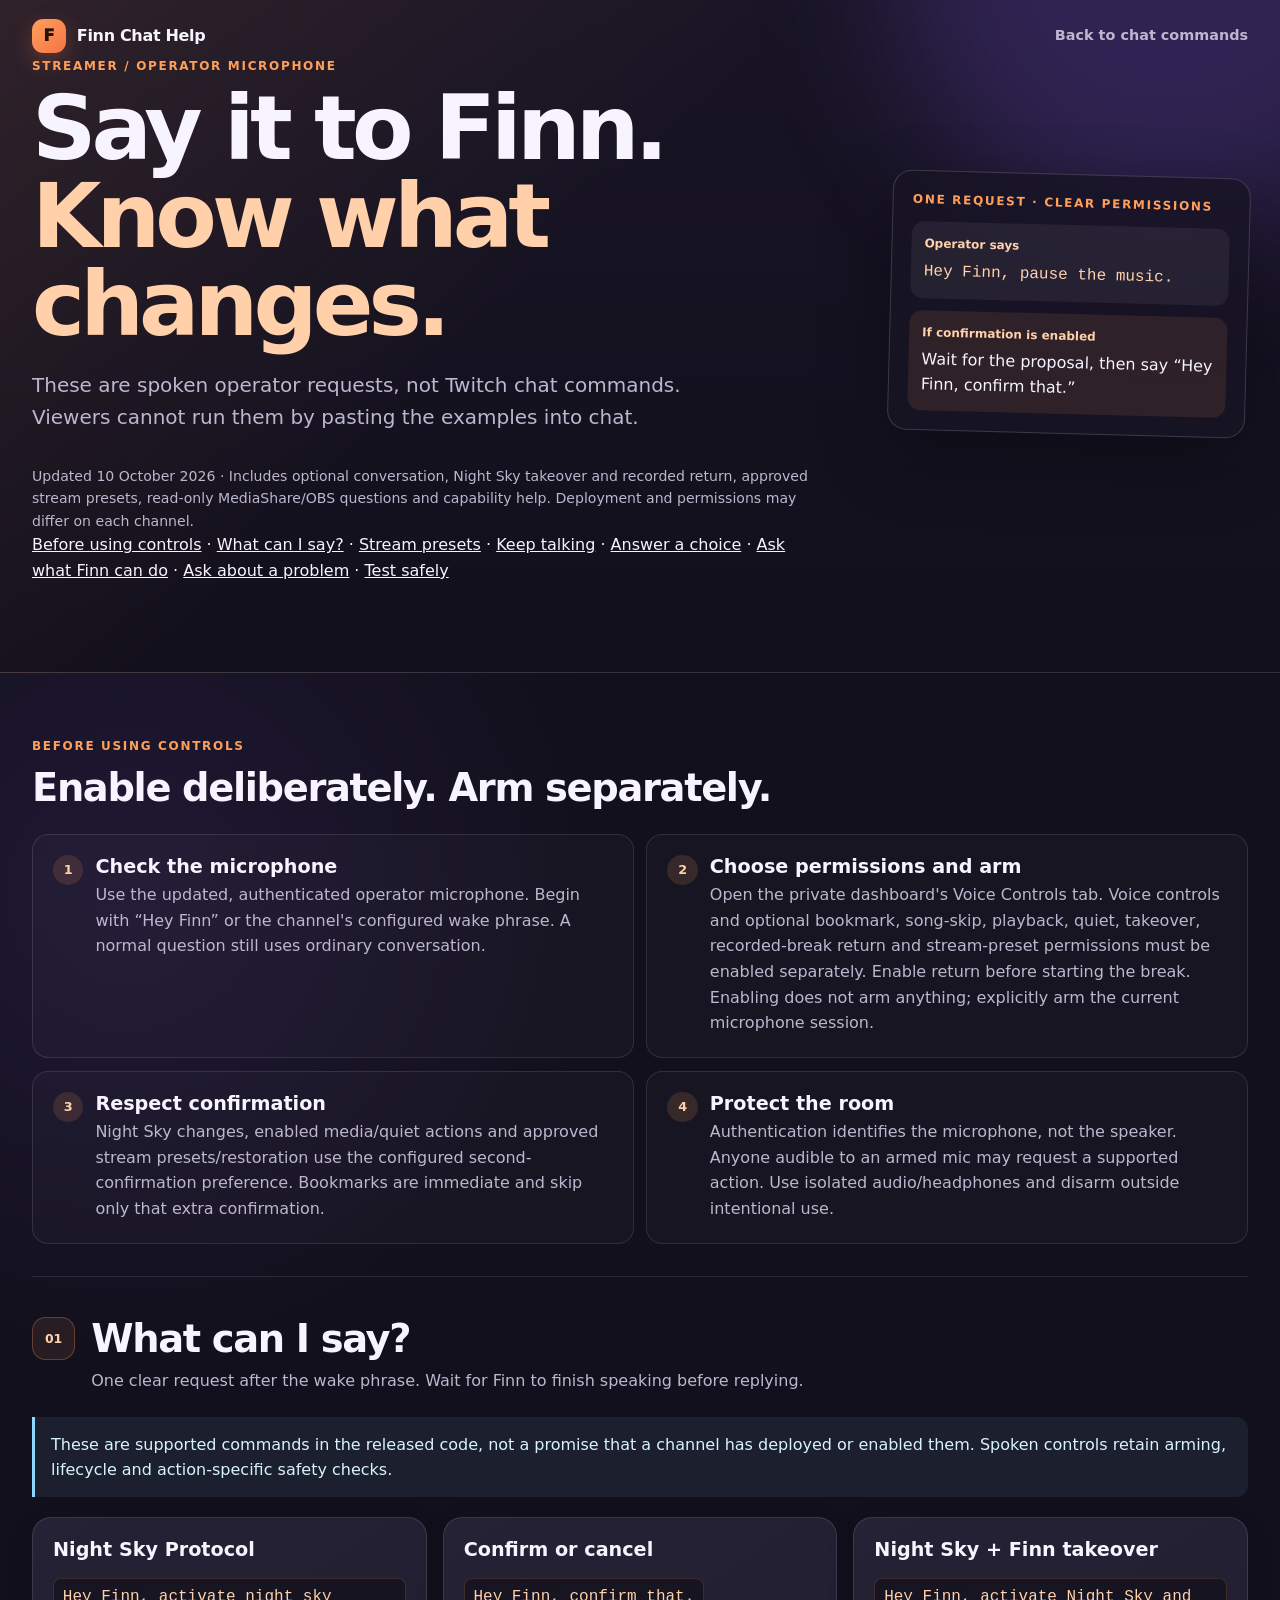
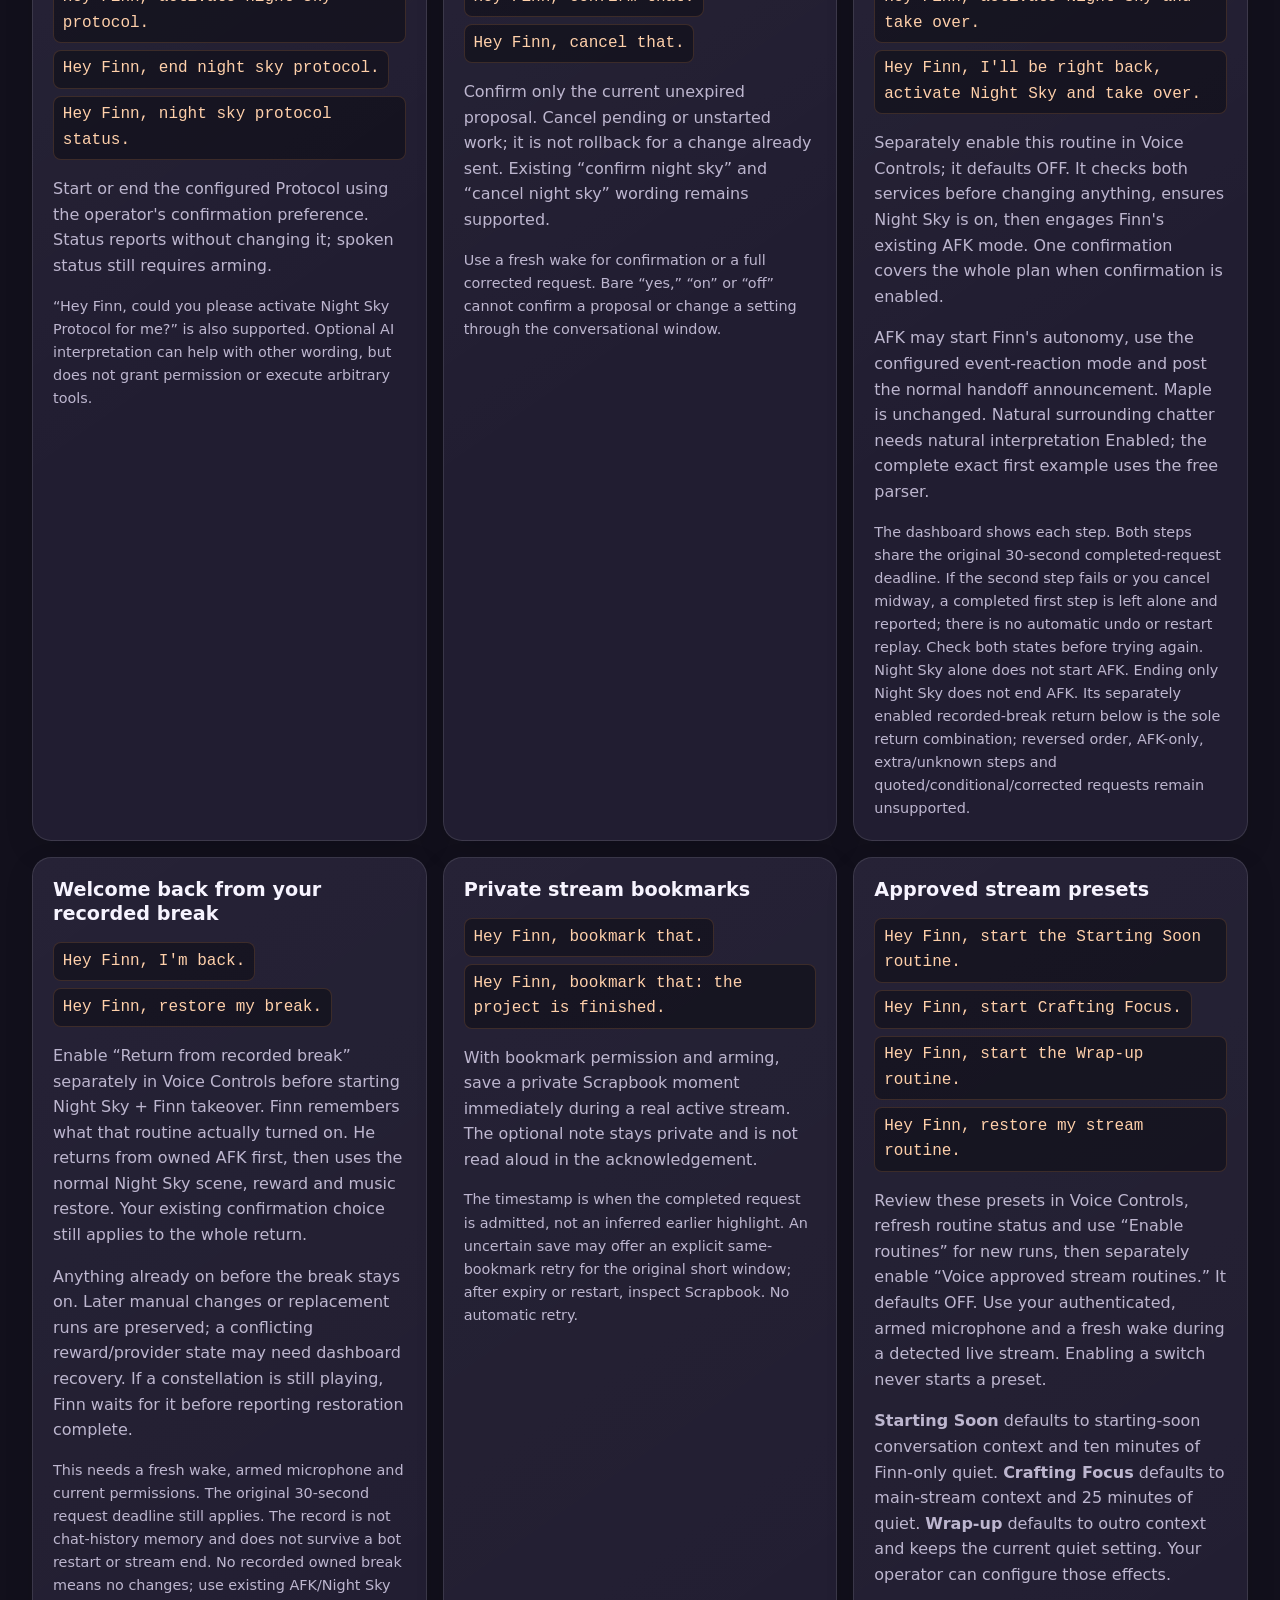
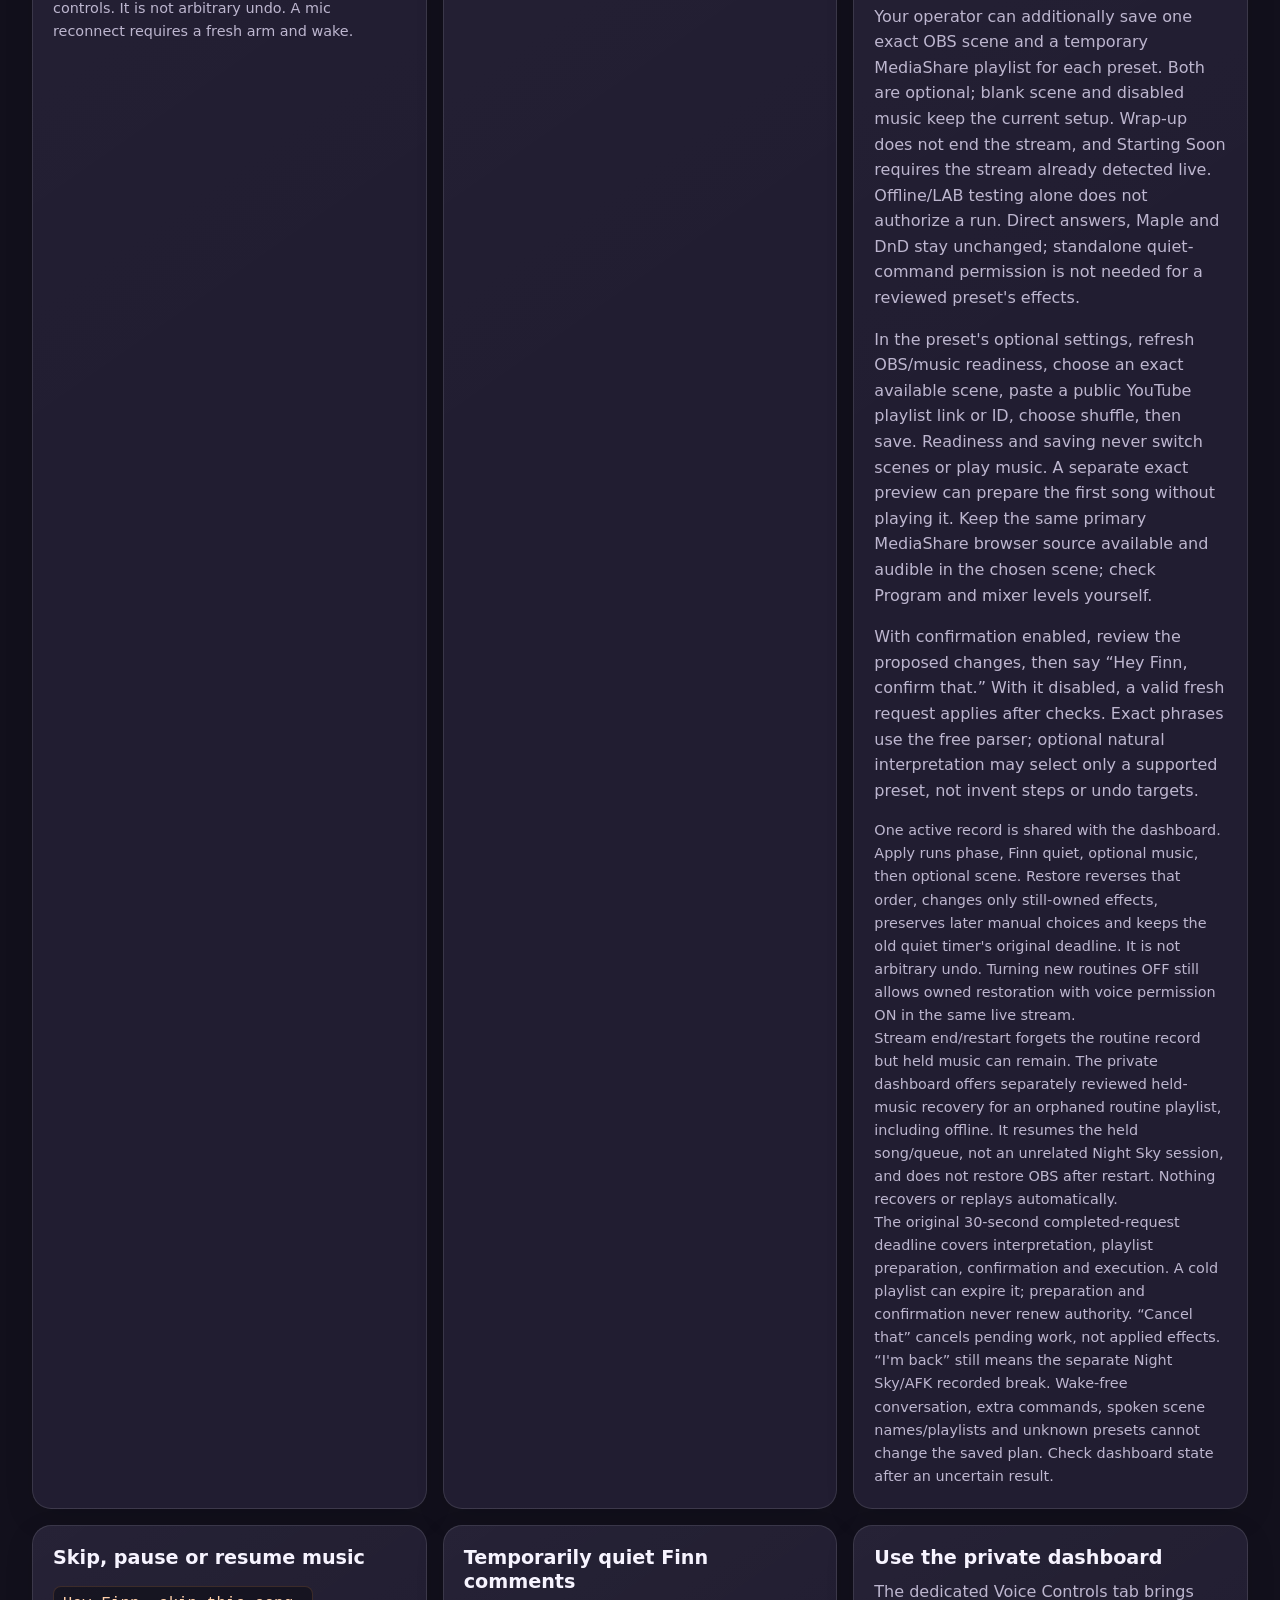
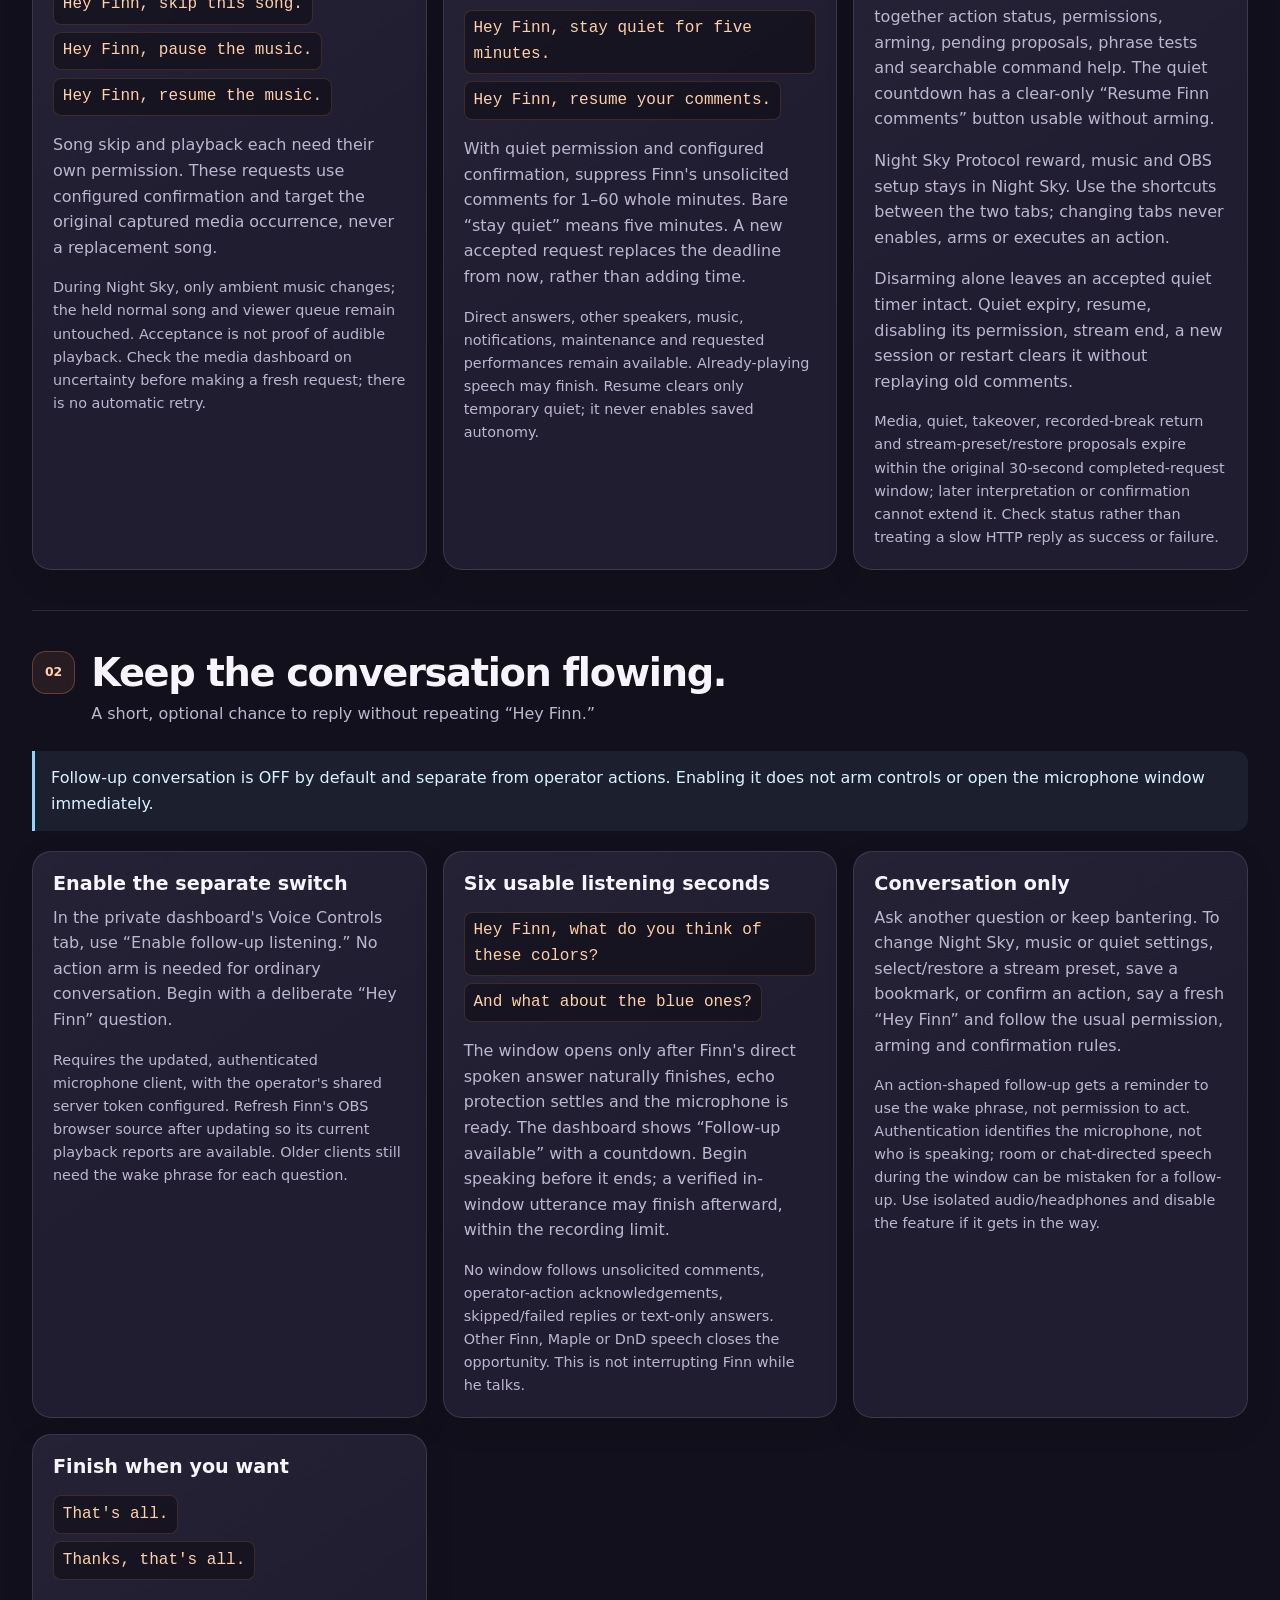
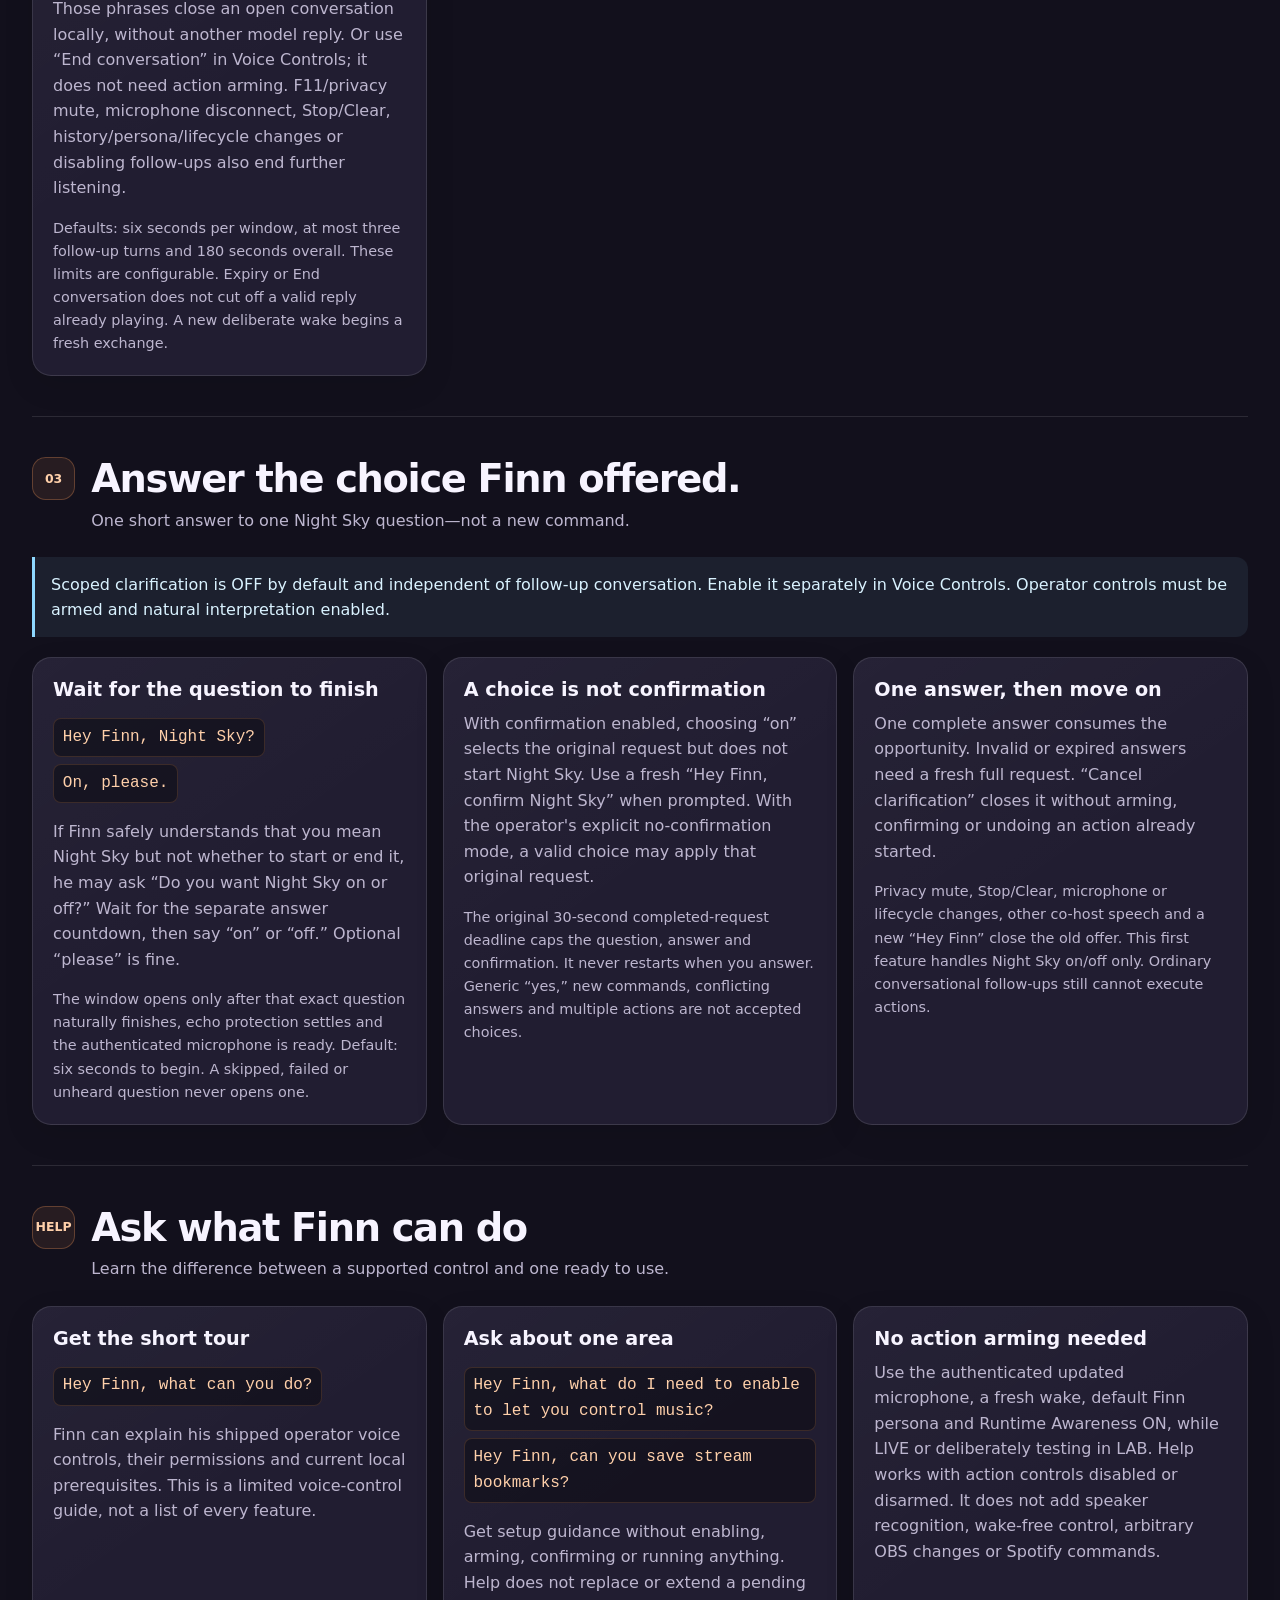
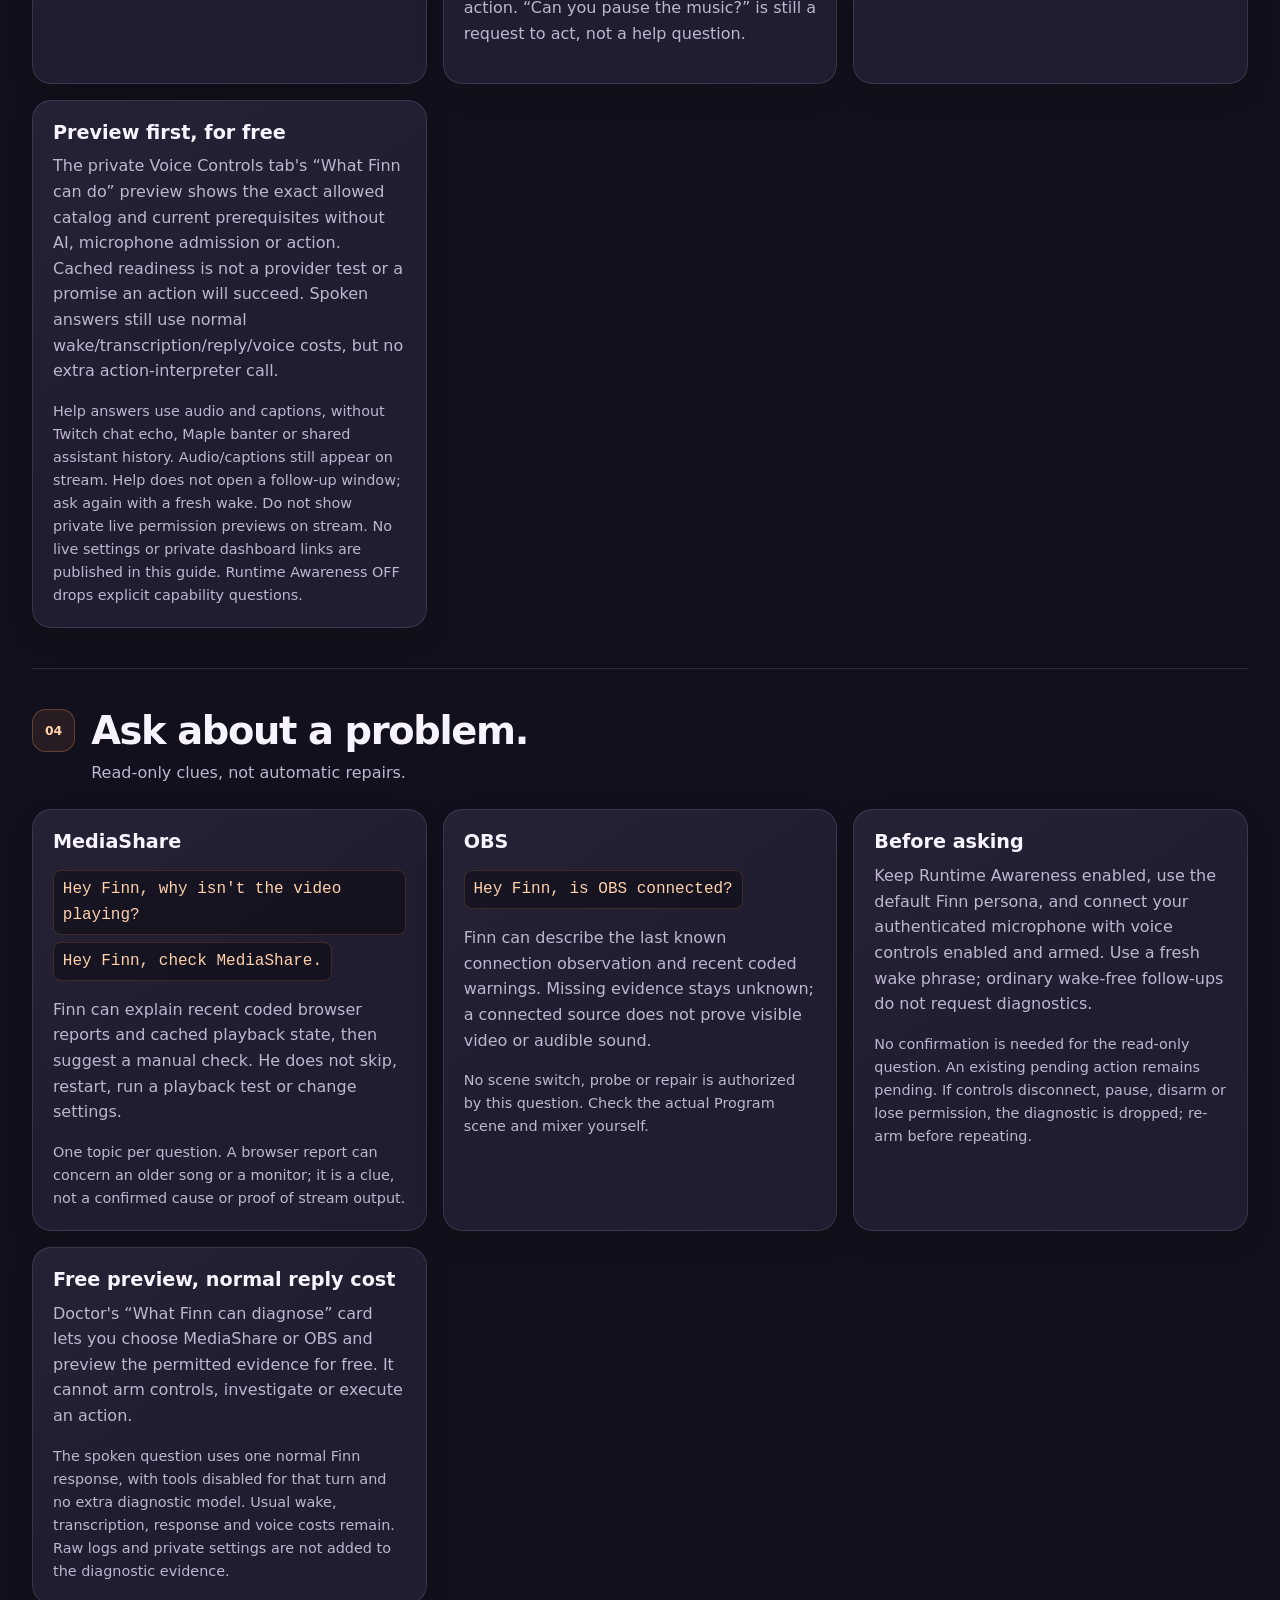
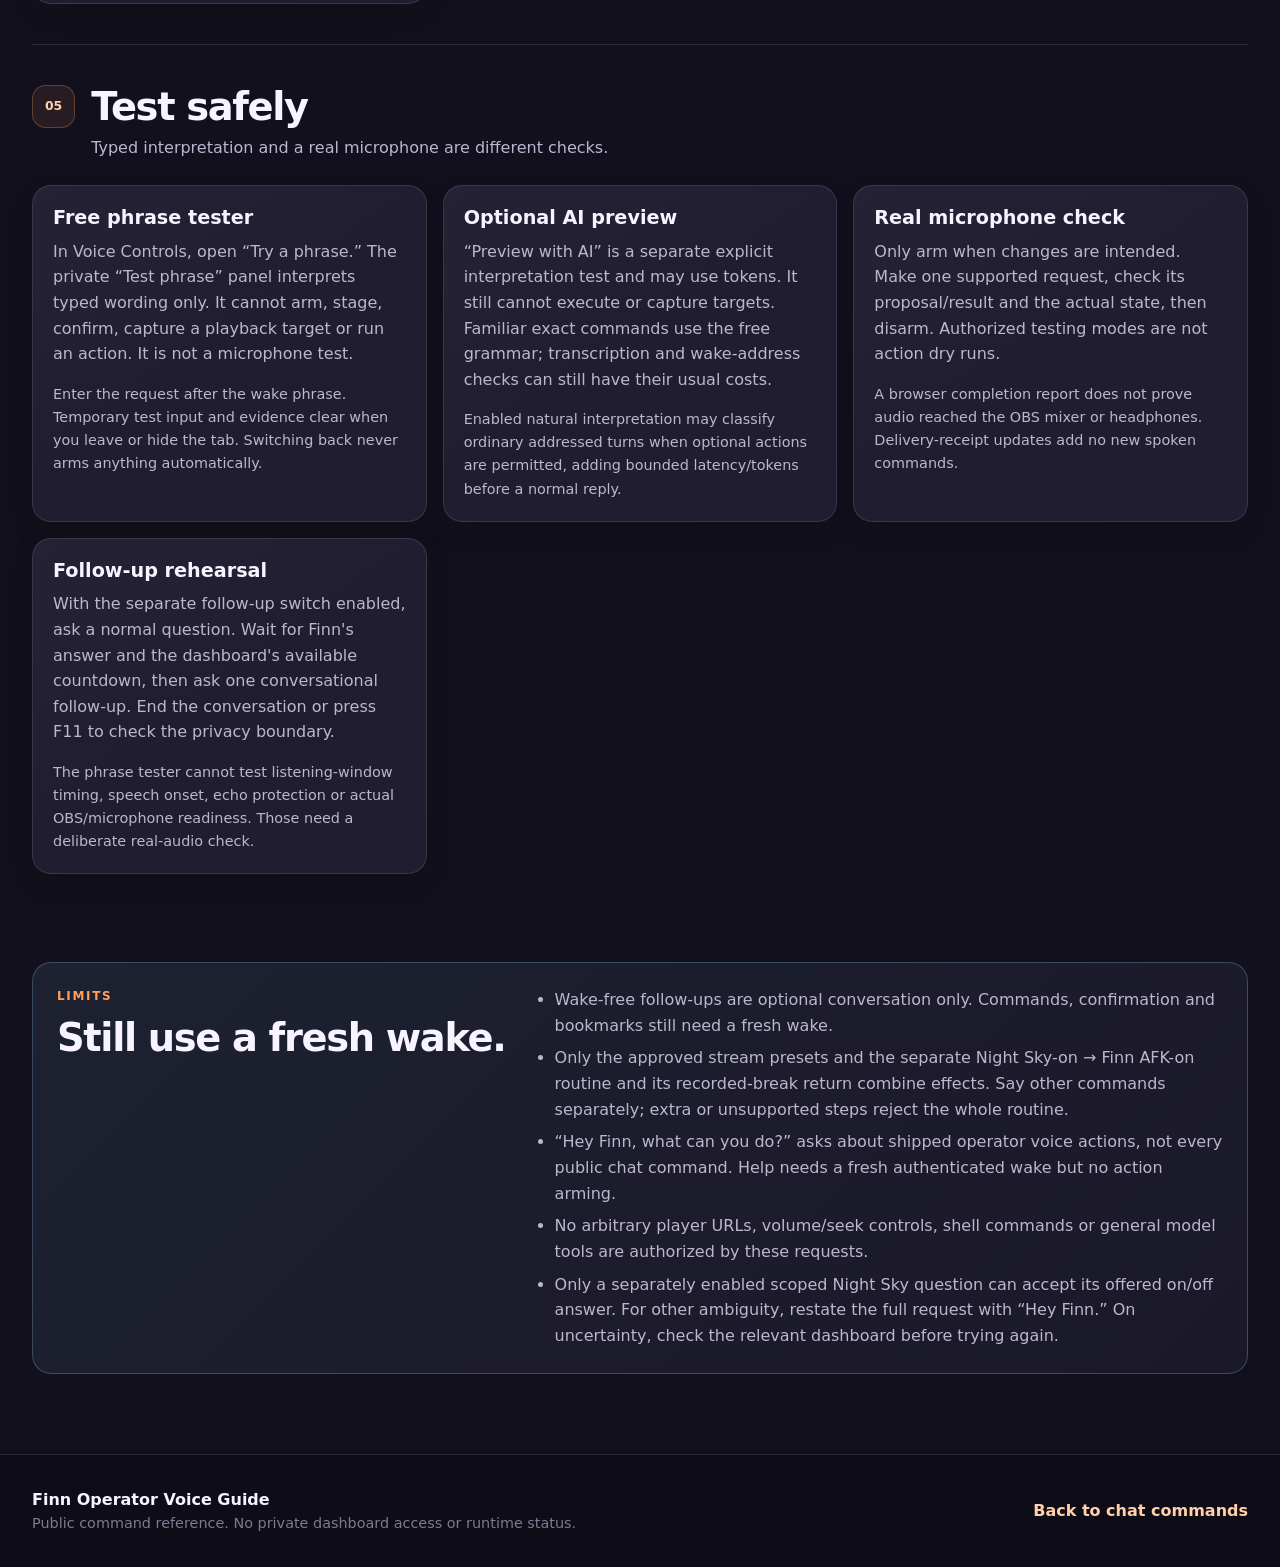
==== commit 0bcca897: "Document approved routine scene and music steps (#12)" ====
--- a/voice.html
+++ b/voice.html
@@ -40,10 +40,10 @@
   <main id="voice-guide" class="shell">
     <section class="quick-start" id="before-use" aria-labelledby="before-use-title">
       <p class="section-kicker">BEFORE USING CONTROLS</p>
-      <h2 id="before-use-title">Enable deliberately. Choose how to arm.</h2>
+      <h2 id="before-use-title">Enable deliberately. Arm separately.</h2>
       <div class="quick-grid">
         <article><span class="step">1</span><h3>Check the microphone</h3><p>Use the updated, authenticated operator microphone. Begin with “Hey Finn” or the channel's configured wake phrase. A normal question still uses ordinary conversation.</p></article>
-        <article><span class="step">2</span><h3>Choose permissions and arm</h3><p>Open the private dashboard's Voice Controls tab. Voice controls and optional bookmark, song-skip, playback, quiet, takeover, recorded-break return and stream-preset permissions must be enabled separately. Enable return before starting the break. Arm the current microphone manually, or deliberately enable the optional “Always armed” preference after installing its Finn update.</p><p>Always armed remembers your choice across restarts and reconnects, but only arms an eligible authenticated, updated microphone when controls are ready. Disarm pauses it for this bot run; use Arm or turn the preference off and on to resume. A fresh wake and the normal confirmation choice still apply.</p></article>
+        <article><span class="step">2</span><h3>Choose permissions and arm</h3><p>Open the private dashboard's Voice Controls tab. Voice controls and optional bookmark, song-skip, playback, quiet, takeover, recorded-break return and stream-preset permissions must be enabled separately. Enable return before starting the break. Enabling does not arm anything; explicitly arm the current microphone session.</p></article>
         <article><span class="step">3</span><h3>Respect confirmation</h3><p>Night Sky changes, enabled media/quiet actions and approved stream presets/restoration use the configured second-confirmation preference. Bookmarks are immediate and skip only that extra confirmation.</p></article>
         <article><span class="step">4</span><h3>Protect the room</h3><p>Authentication identifies the microphone, not the speaker. Anyone audible to an armed mic may request a supported action. Use isolated audio/headphones and disarm outside intentional use.</p></article>
       </div>
@@ -67,18 +67,18 @@
         </article>
         <article class="command-card" id="night-sky-takeover">
           <h3>Night Sky + Finn takeover</h3>
-          <div class="command-list"><code>Hey Finn, activate Night Sky and take over.</code><code>Hey Finn, can you take over and start Night Sky?</code><code>Hey Finn, I'll be right back. Can you take over and start Night Sky?</code></div>
+          <div class="command-list"><code>Hey Finn, activate Night Sky and take over.</code><code>Hey Finn, I'll be right back, activate Night Sky and take over.</code></div>
           <p>Separately enable this routine in Voice Controls; it defaults OFF. It checks both services before changing anything, ensures Night Sky is on, then engages Finn's existing AFK mode. One confirmation covers the whole plan when confirmation is enabled.</p>
-          <p>AFK may start Finn's autonomy, use the configured event-reaction mode and post the normal handoff announcement. Maple is unchanged. The two actions may be mentioned in either order with “and”; the approved plan still starts Night Sky before AFK. Natural surrounding chatter needs natural interpretation Enabled; the complete first and second examples use the free parser.</p>
-          <p class="fine-print">The dashboard shows each step. Both activation steps share the original 30-second completed-request deadline. A successfully accepted Night Sky animation may finish after that deadline; it belongs to the active Protocol session. If the second step fails or you cancel midway, a completed first step is left alone and reported; there is no automatic undo or restart replay. Check both states before trying again.</p>
-          <p class="fine-print">Night Sky alone does not start AFK. Ending only Night Sky does not end AFK. Its separately enabled recorded-break return below is the sole return combination. Explicitly requiring AFK first (for example, “take over, then start Night Sky”), AFK-only, extra/unknown steps and quoted/conditional/corrected requests remain unsupported.</p>
+          <p>AFK may start Finn's autonomy, use the configured event-reaction mode and post the normal handoff announcement. Maple is unchanged. Natural surrounding chatter needs natural interpretation Enabled; the complete exact first example uses the free parser.</p>
+          <p class="fine-print">The dashboard shows each step. Both steps share the original 30-second completed-request deadline. If the second step fails or you cancel midway, a completed first step is left alone and reported; there is no automatic undo or restart replay. Check both states before trying again.</p>
+          <p class="fine-print">Night Sky alone does not start AFK. Ending only Night Sky does not end AFK. Its separately enabled recorded-break return below is the sole return combination; reversed order, AFK-only, extra/unknown steps and quoted/conditional/corrected requests remain unsupported.</p>
         </article>
         <article class="command-card" id="break-return">
           <h3>Welcome back from your recorded break</h3>
           <div class="command-list"><code>Hey Finn, I'm back.</code><code>Hey Finn, restore my break.</code></div>
           <p>Enable “Return from recorded break” separately in Voice Controls before starting Night Sky + Finn takeover. Finn remembers what that routine actually turned on. He returns from owned AFK first, then uses the normal Night Sky scene, reward and music restore. Your existing confirmation choice still applies to the whole return.</p>
           <p>Anything already on before the break stays on. Later manual changes or replacement runs are preserved; a conflicting reward/provider state may need dashboard recovery. If a constellation is still playing, Finn waits for it before reporting restoration complete.</p>
-          <p class="fine-print">This needs a fresh wake, armed microphone and current permissions. The original 30-second request deadline still applies. The record is not chat-history memory and does not survive a bot restart or stream end. No recorded owned break means no changes; use existing AFK/Night Sky controls. It is not arbitrary undo. After a mic reconnect, manually arm again or let your explicitly enabled Always armed preference arm the eligible new session, then issue a fresh wake.</p>
+          <p class="fine-print">This needs a fresh wake, armed microphone and current permissions. The original 30-second request deadline still applies. The record is not chat-history memory and does not survive a bot restart or stream end. No recorded owned break means no changes; use existing AFK/Night Sky controls. It is not arbitrary undo. A mic reconnect requires a fresh arm and wake.</p>
         </article>
         <article class="command-card" id="bookmarks">
           <h3>Private stream bookmarks</h3>
@@ -113,7 +113,7 @@
         <article class="command-card" id="dashboard">
           <h3>Use the private dashboard</h3>
           <p>The dedicated Voice Controls tab brings together action status, permissions, arming, pending proposals, phrase tests and searchable command help. The quiet countdown has a clear-only “Resume Finn comments” button usable without arming.</p>
-          <p>Night Sky Protocol reward, music and OBS setup stays in Night Sky. Use the shortcuts between the two tabs. Changing tabs never enables or executes an action; an explicitly enabled Always armed preference works independently of the selected tab.</p>
+          <p>Night Sky Protocol reward, music and OBS setup stays in Night Sky. Use the shortcuts between the two tabs; changing tabs never enables, arms or executes an action.</p>
           <p>Disarming alone leaves an accepted quiet timer intact. Quiet expiry, resume, disabling its permission, stream end, a new session or restart clears it without replaying old comments.</p>
           <p class="fine-print">Media, quiet, takeover, recorded-break return and stream-preset/restore proposals expire within the original 30-second completed-request window; later interpretation or confirmation cannot extend it. Check status rather than treating a slow HTTP reply as success or failure.</p>
         </article>
@@ -195,7 +195,7 @@
     <section class="command-section" id="testing" aria-labelledby="testing-title">
       <div class="section-heading"><span class="section-icon" aria-hidden="true">05</span><div><h2 id="testing-title">Test safely</h2><p>Typed interpretation and a real microphone are different checks.</p></div></div>
       <div class="card-grid">
-        <article class="command-card"><h3>Free phrase tester</h3><p>In Voice Controls, open “Try a phrase.” The private “Test phrase” panel interprets typed wording only. It cannot arm, stage, confirm, capture a playback target or run an action. It is not a microphone test.</p><p class="fine-print">Enter the request after the wake phrase. Temporary test input and evidence clear when you leave or hide the tab. The tester never enables Always armed; an already enabled preference operates independently.</p></article>
+        <article class="command-card"><h3>Free phrase tester</h3><p>In Voice Controls, open “Try a phrase.” The private “Test phrase” panel interprets typed wording only. It cannot arm, stage, confirm, capture a playback target or run an action. It is not a microphone test.</p><p class="fine-print">Enter the request after the wake phrase. Temporary test input and evidence clear when you leave or hide the tab. Switching back never arms anything automatically.</p></article>
         <article class="command-card"><h3>Optional AI preview</h3><p>“Preview with AI” is a separate explicit interpretation test and may use tokens. It still cannot execute or capture targets. Familiar exact commands use the free grammar; transcription and wake-address checks can still have their usual costs.</p><p class="fine-print">Enabled natural interpretation may classify ordinary addressed turns when optional actions are permitted, adding bounded latency/tokens before a normal reply.</p></article>
         <article class="command-card"><h3>Real microphone check</h3><p>Only arm when changes are intended. Make one supported request, check its proposal/result and the actual state, then disarm. Authorized testing modes are not action dry runs.</p><p class="fine-print">A browser completion report does not prove audio reached the OBS mixer or headphones. Delivery-receipt updates add no new spoken commands.</p></article>
         <article class="command-card"><h3>Follow-up rehearsal</h3><p>With the separate follow-up switch enabled, ask a normal question. Wait for Finn's answer and the dashboard's available countdown, then ask one conversational follow-up. End the conversation or press F11 to check the privacy boundary.</p><p class="fine-print">The phrase tester cannot test listening-window timing, speech onset, echo protection or actual OBS/microphone readiness. Those need a deliberate real-audio check.</p></article>
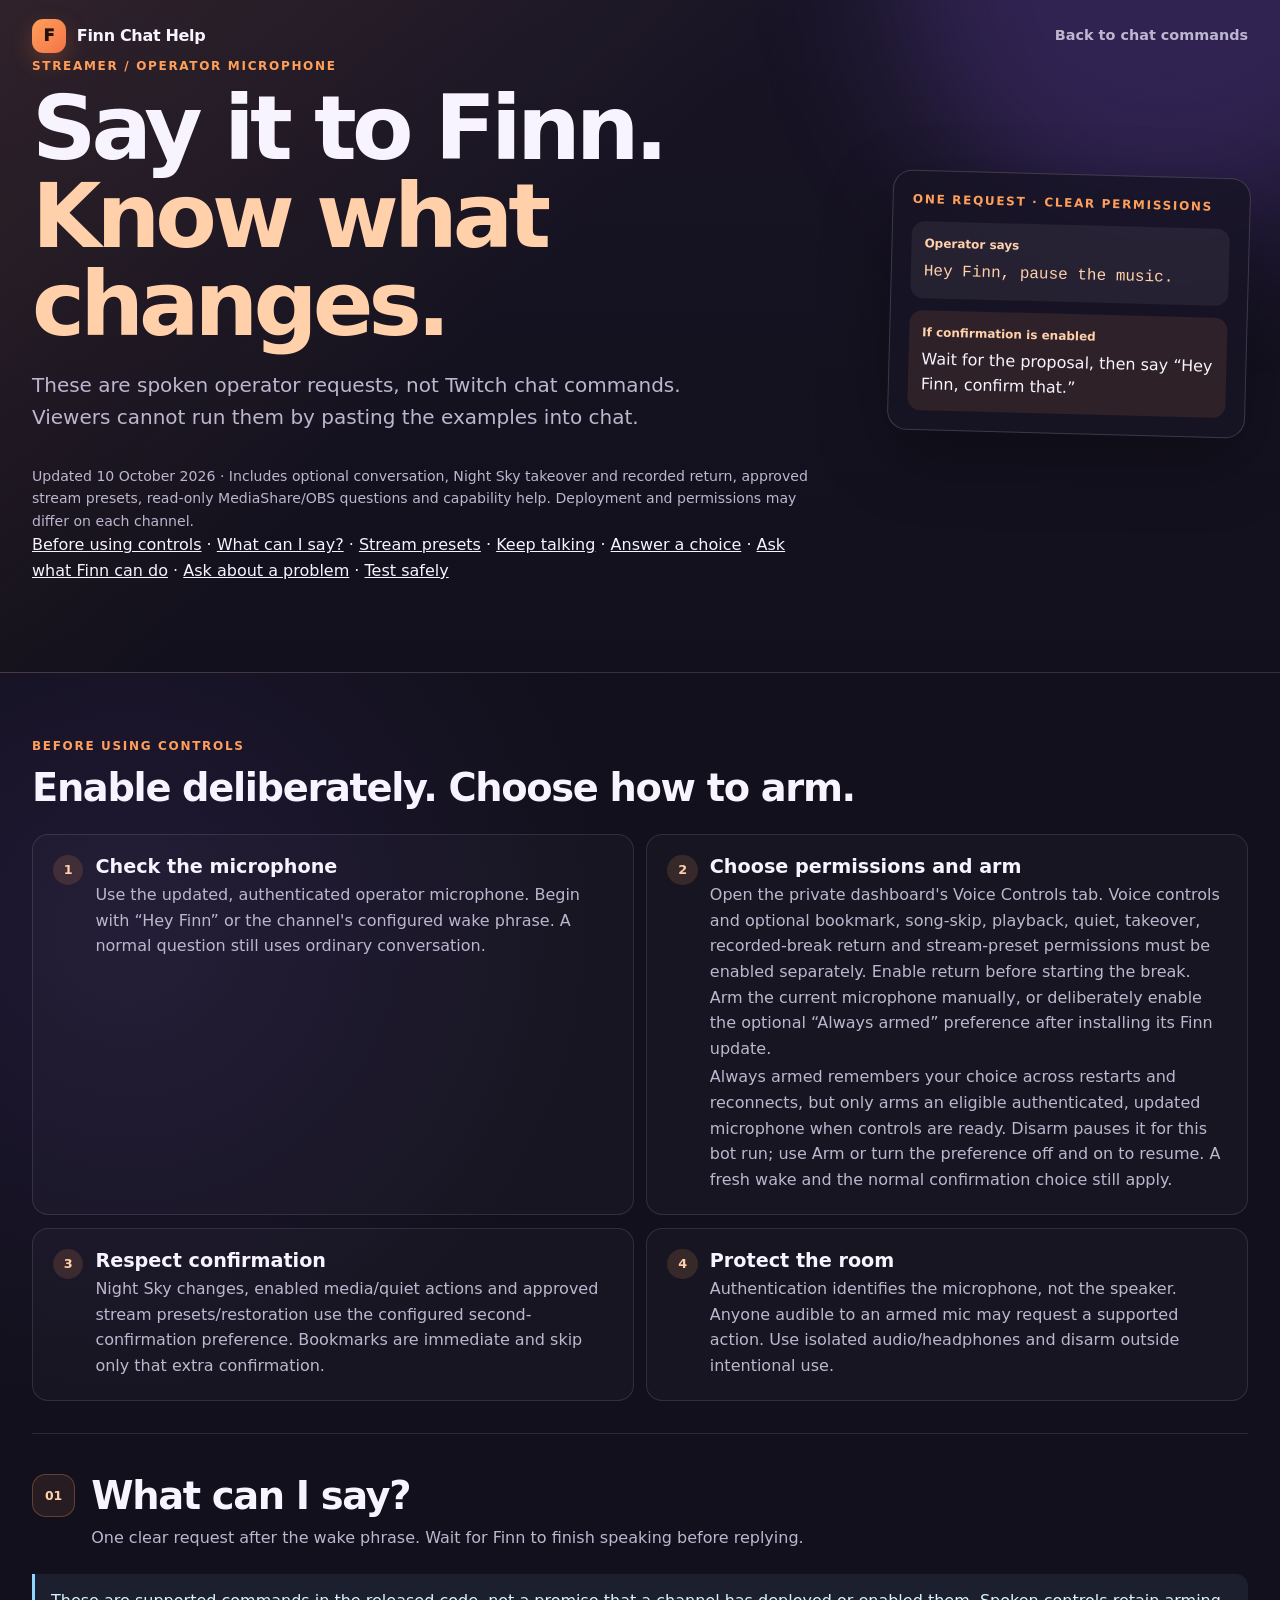
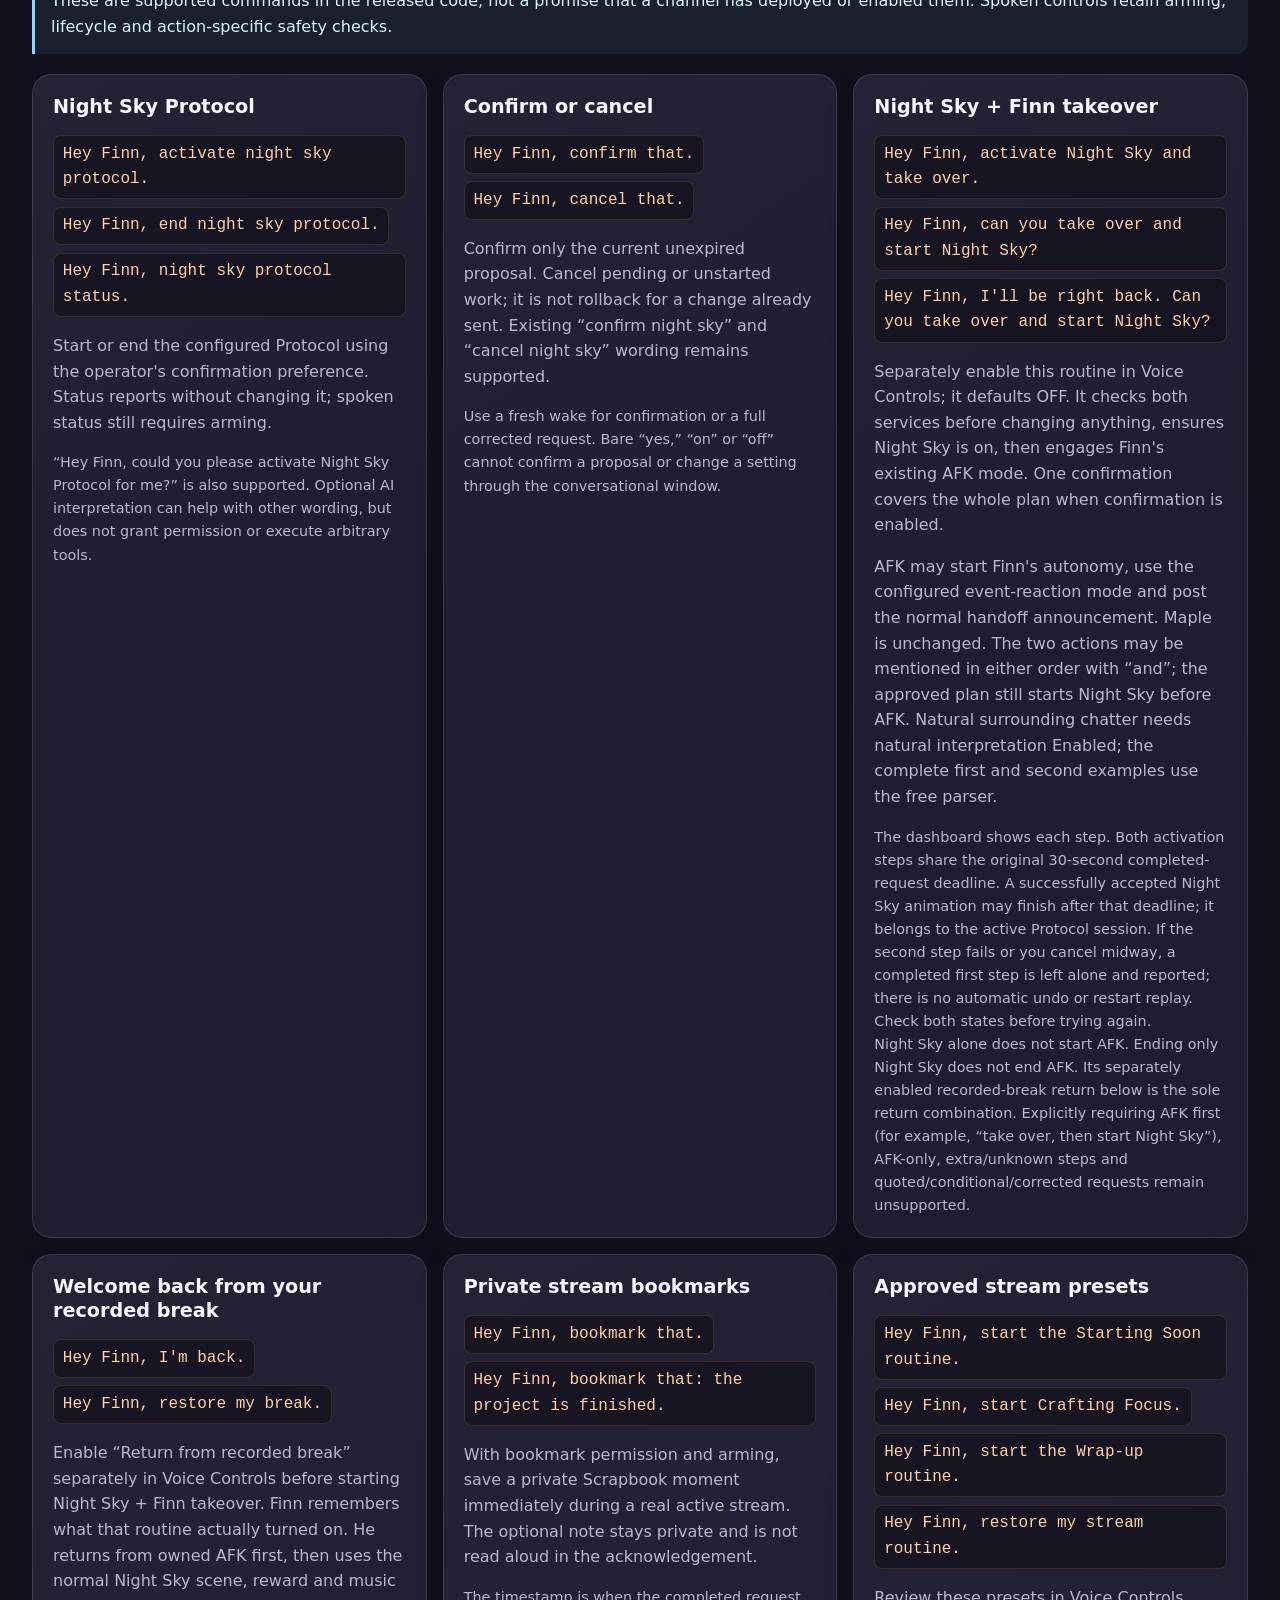
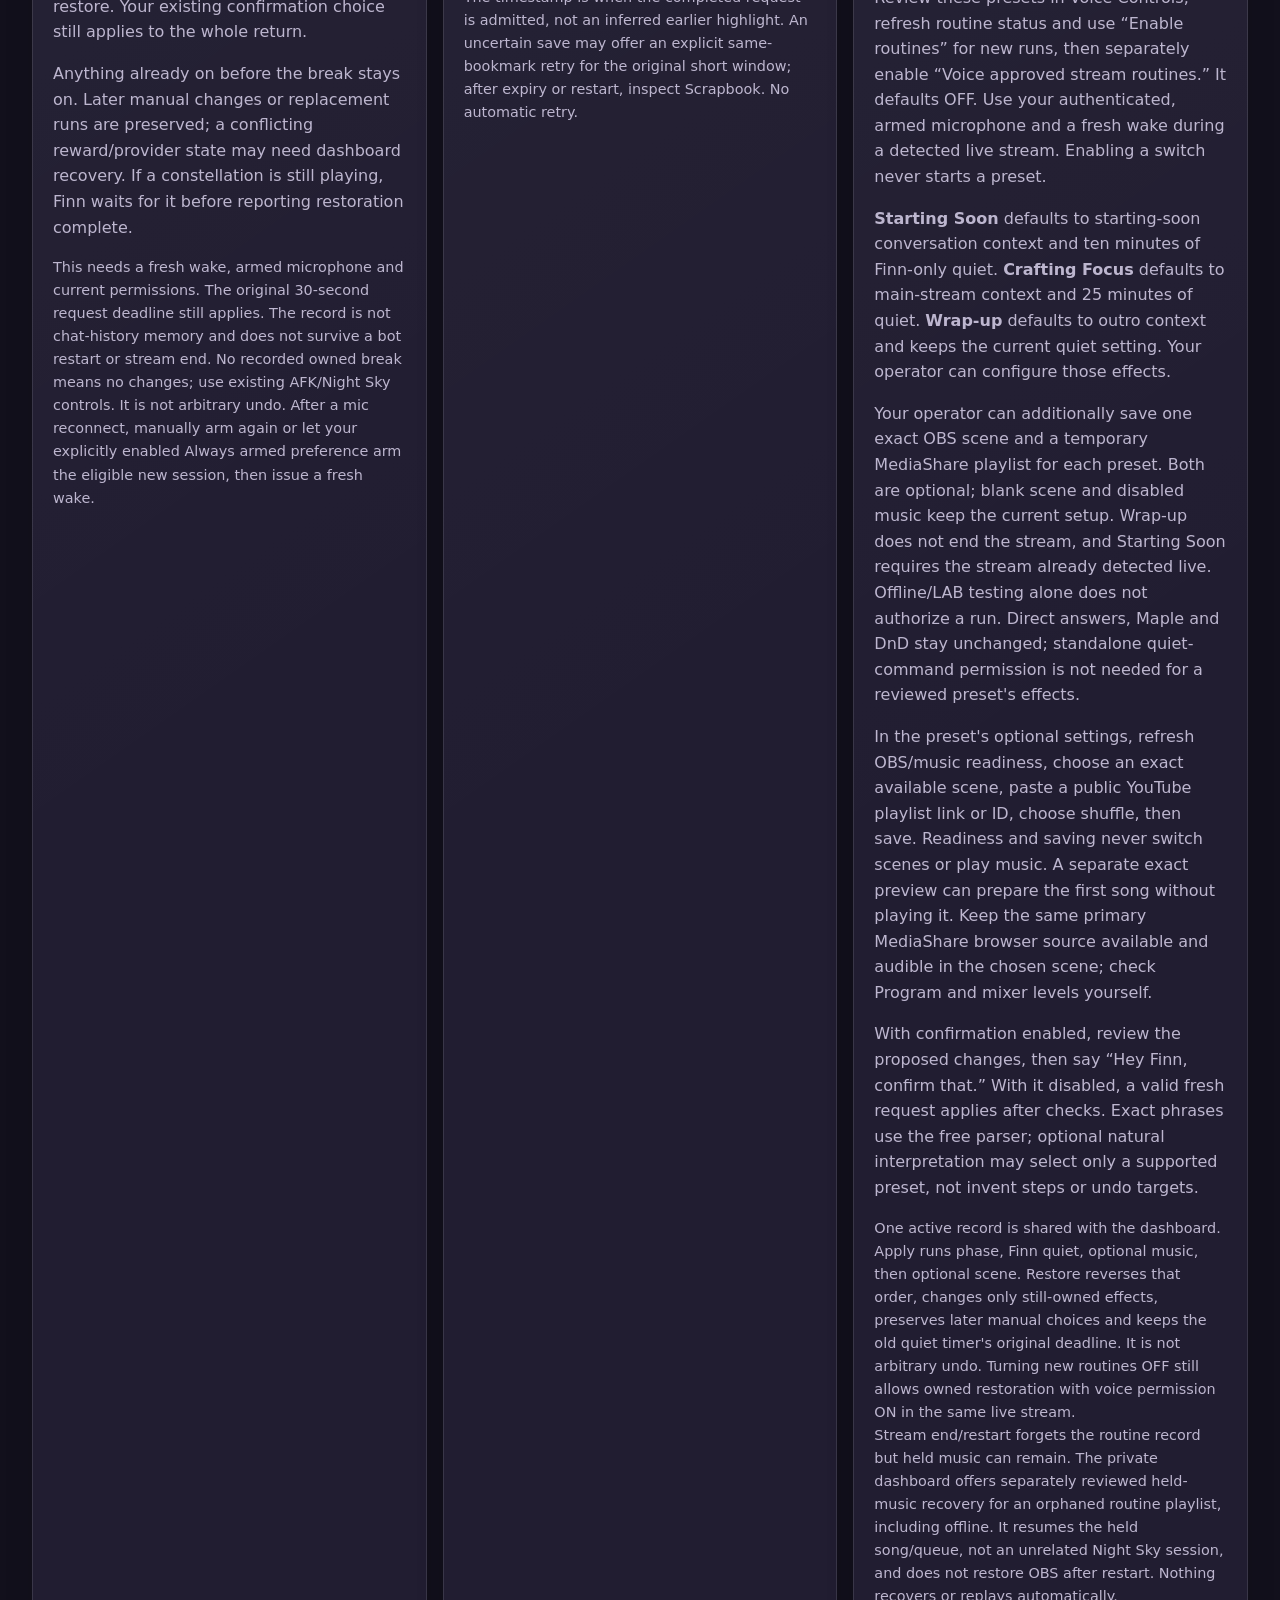
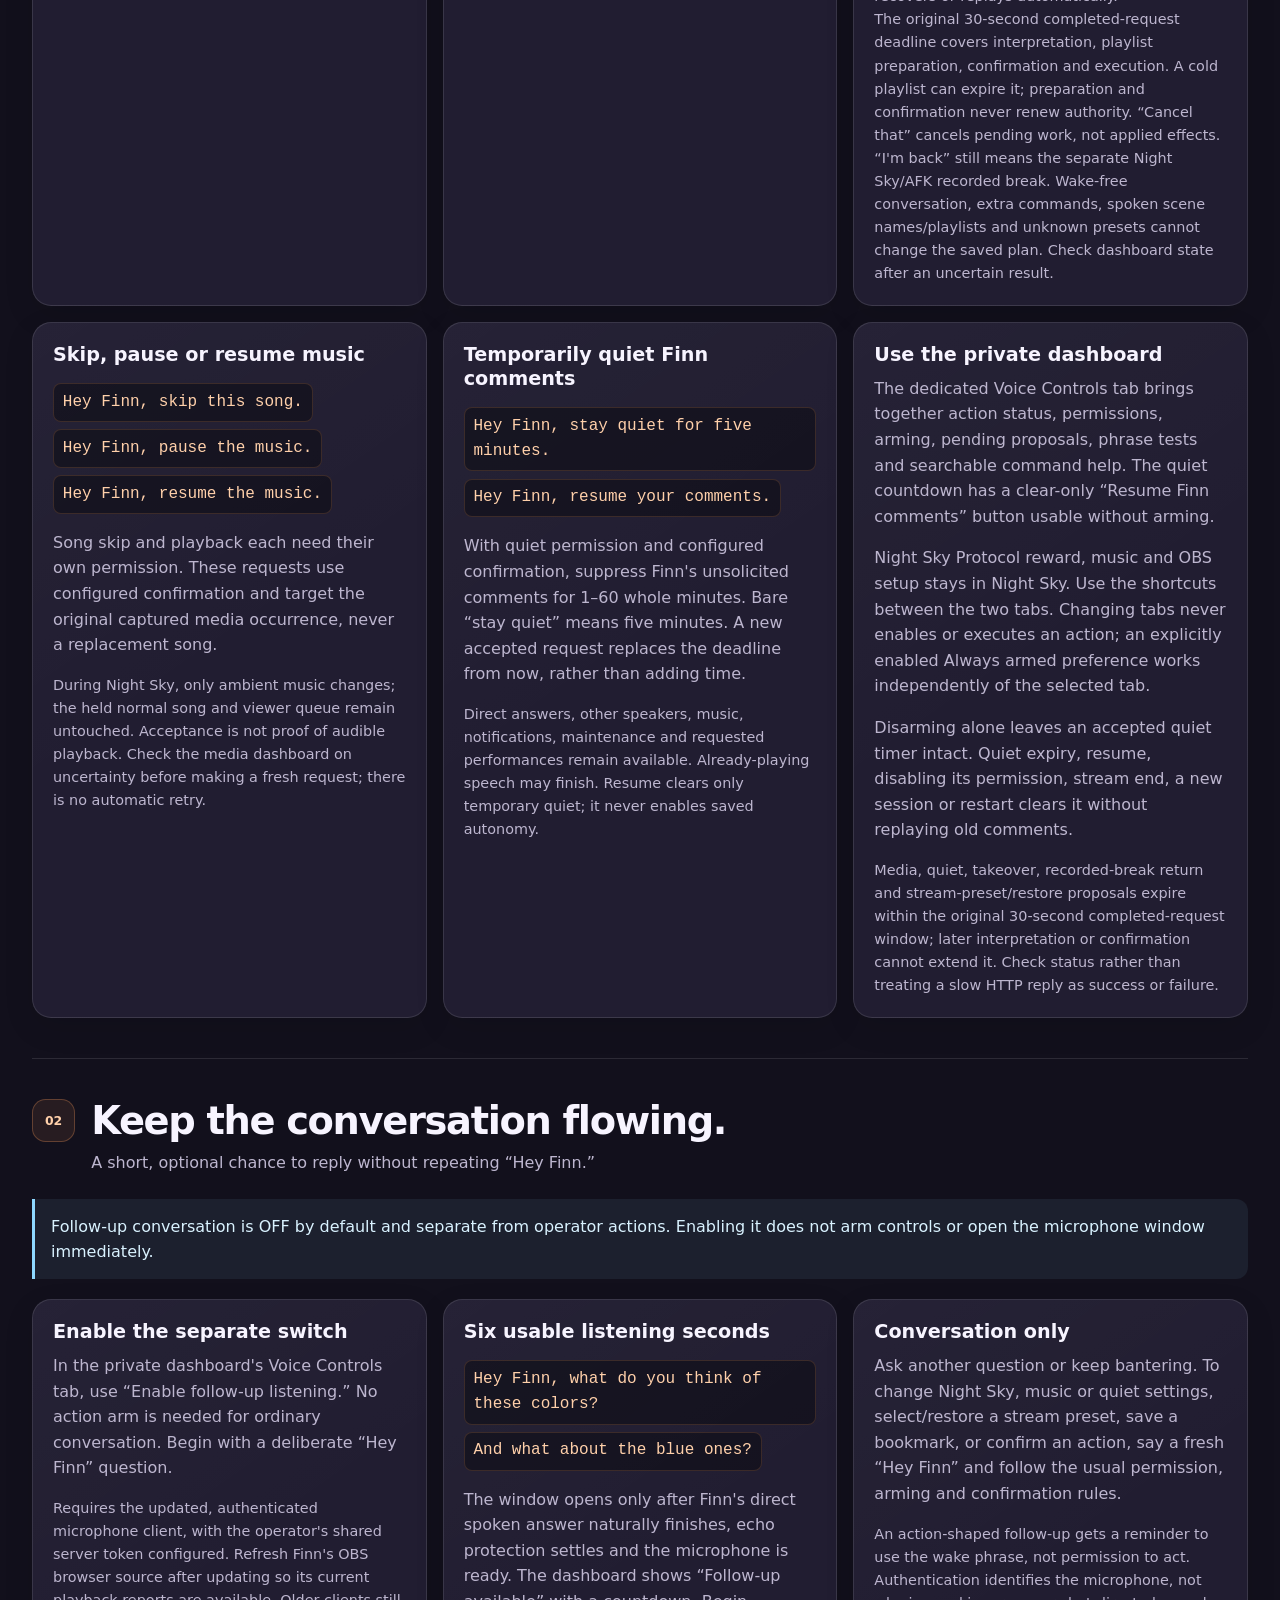
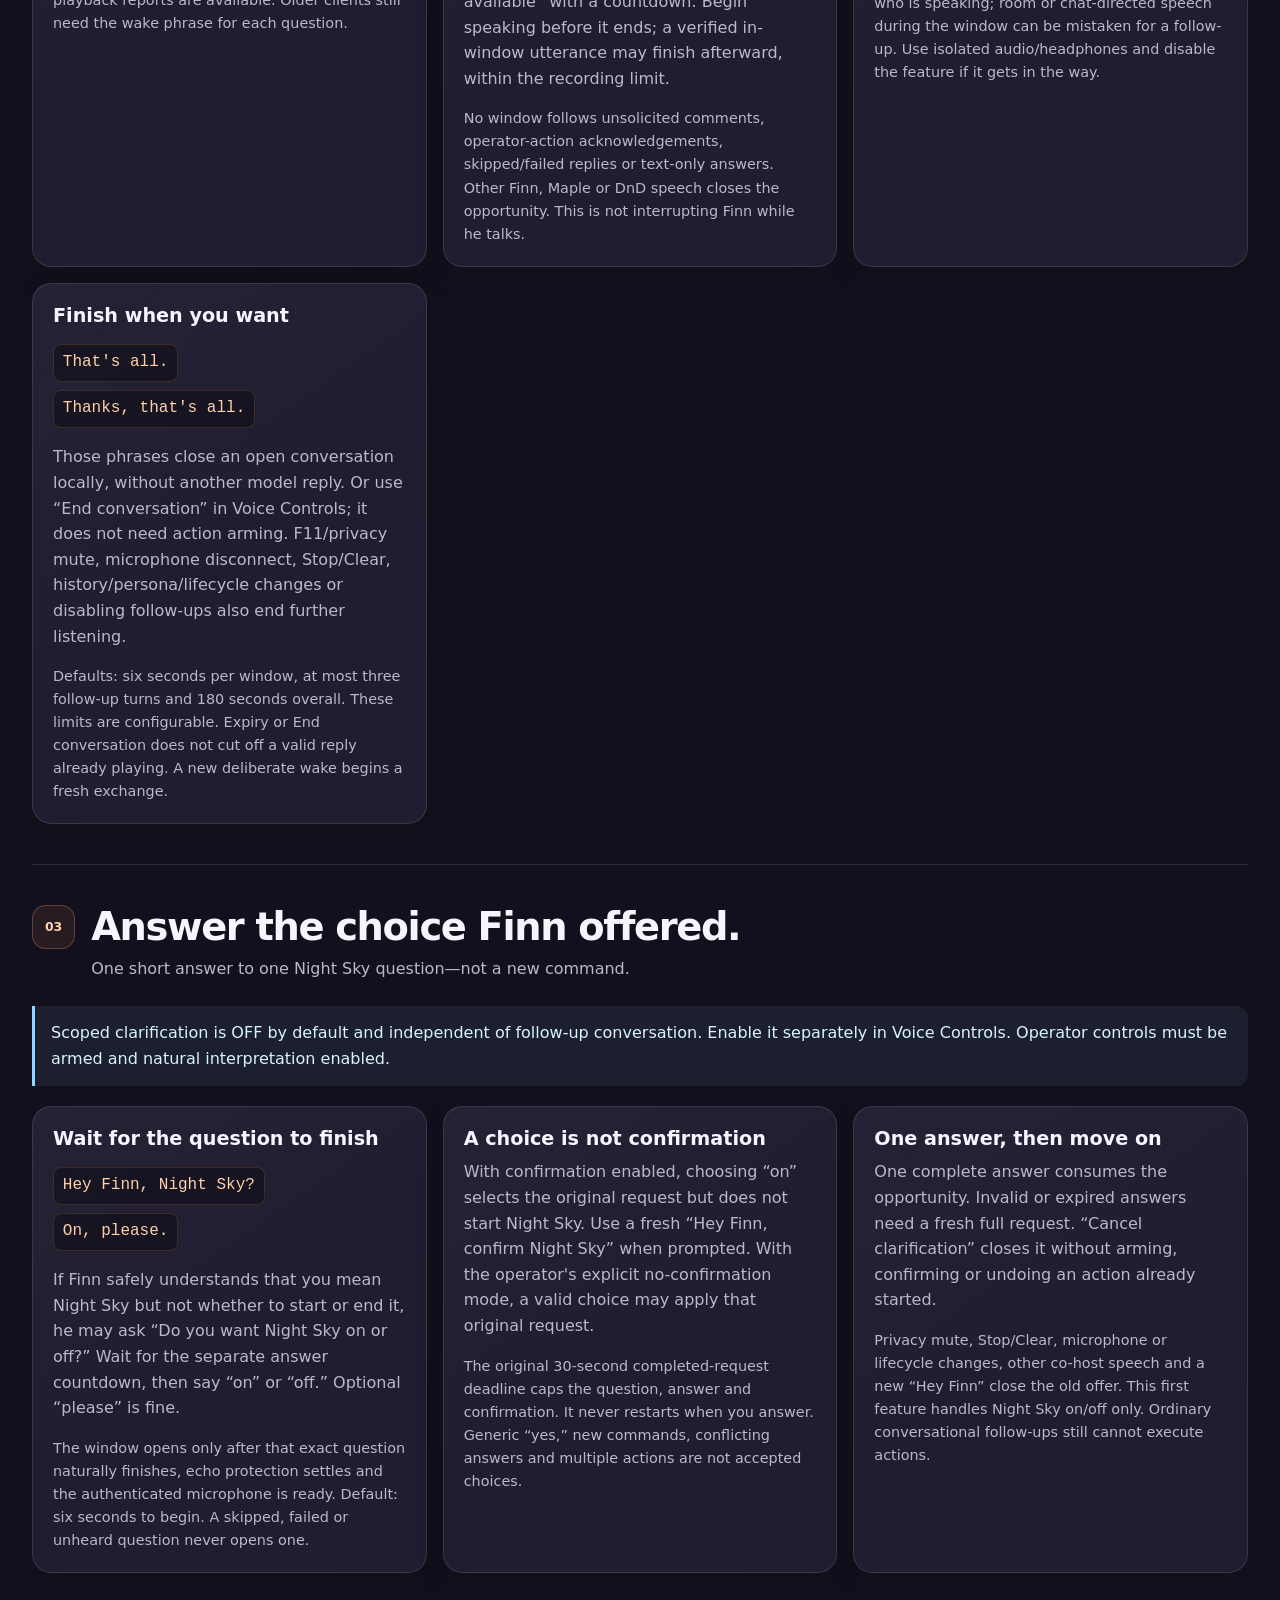
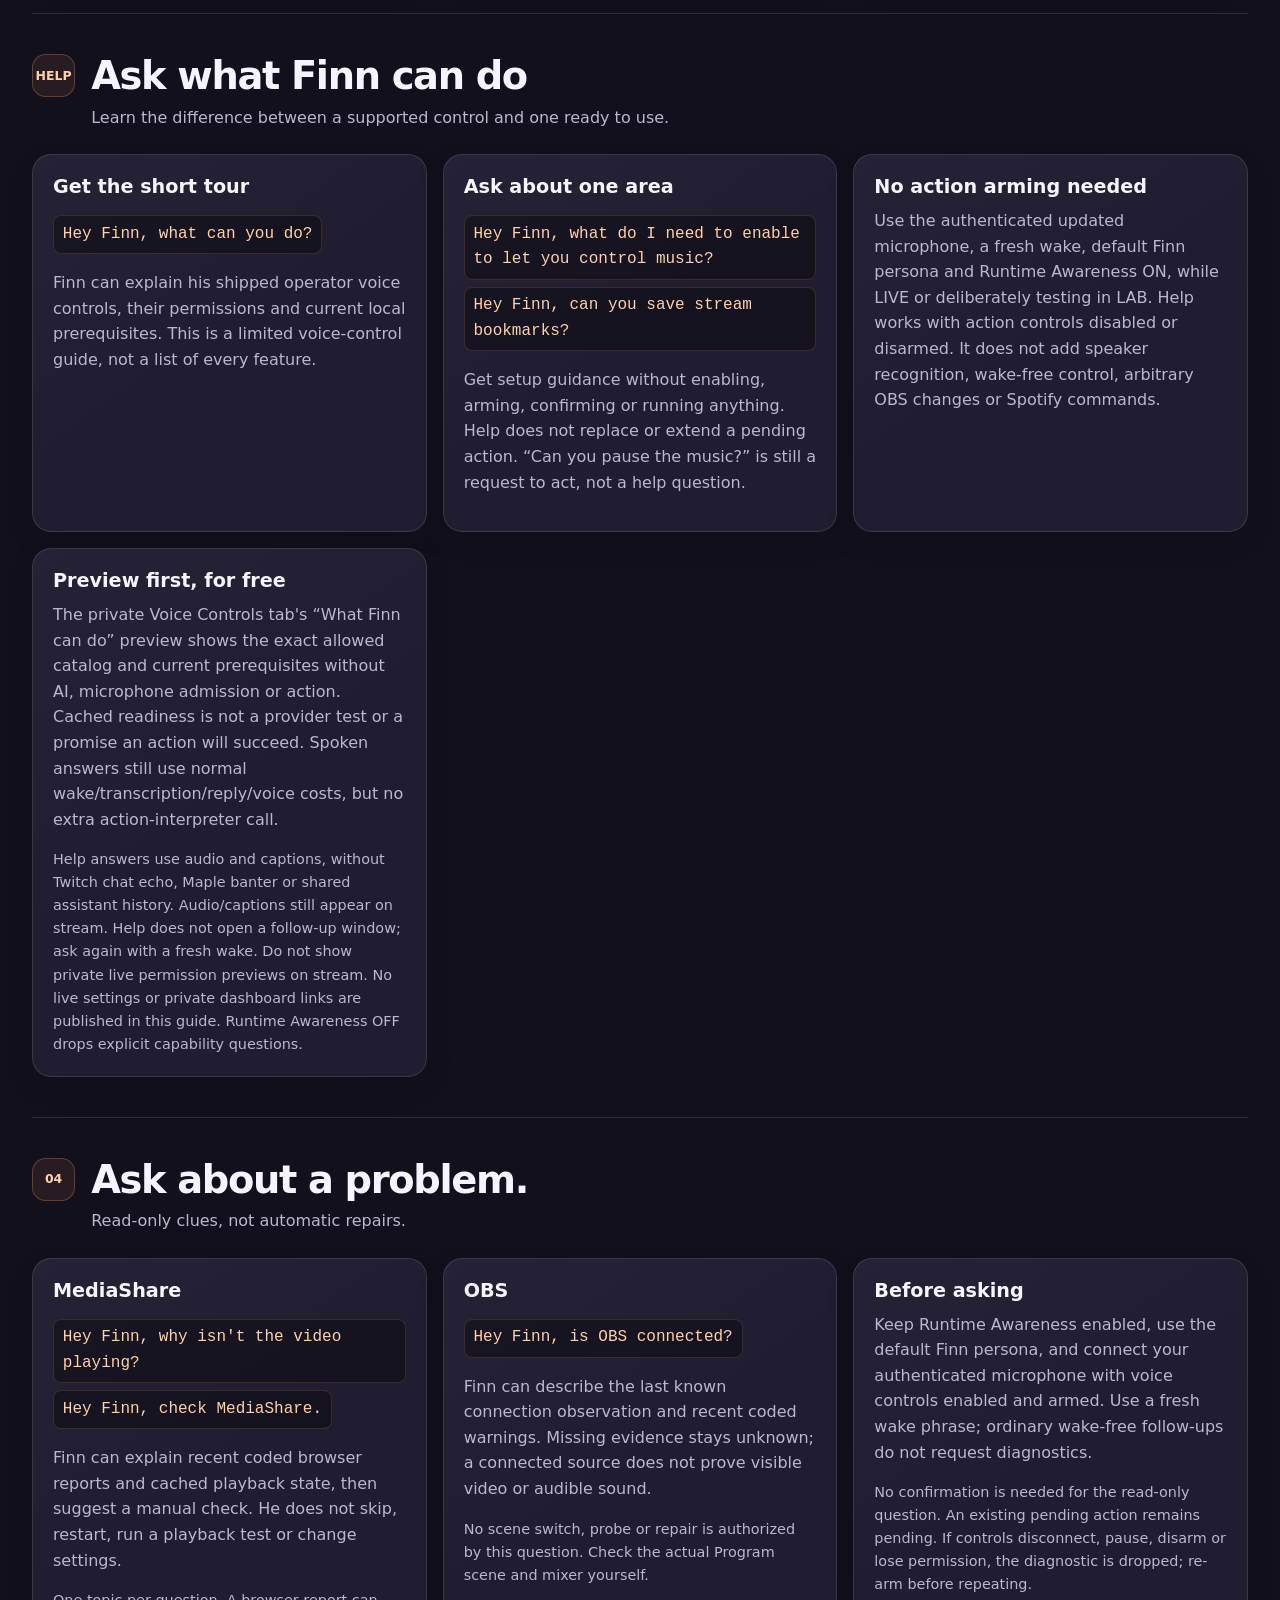
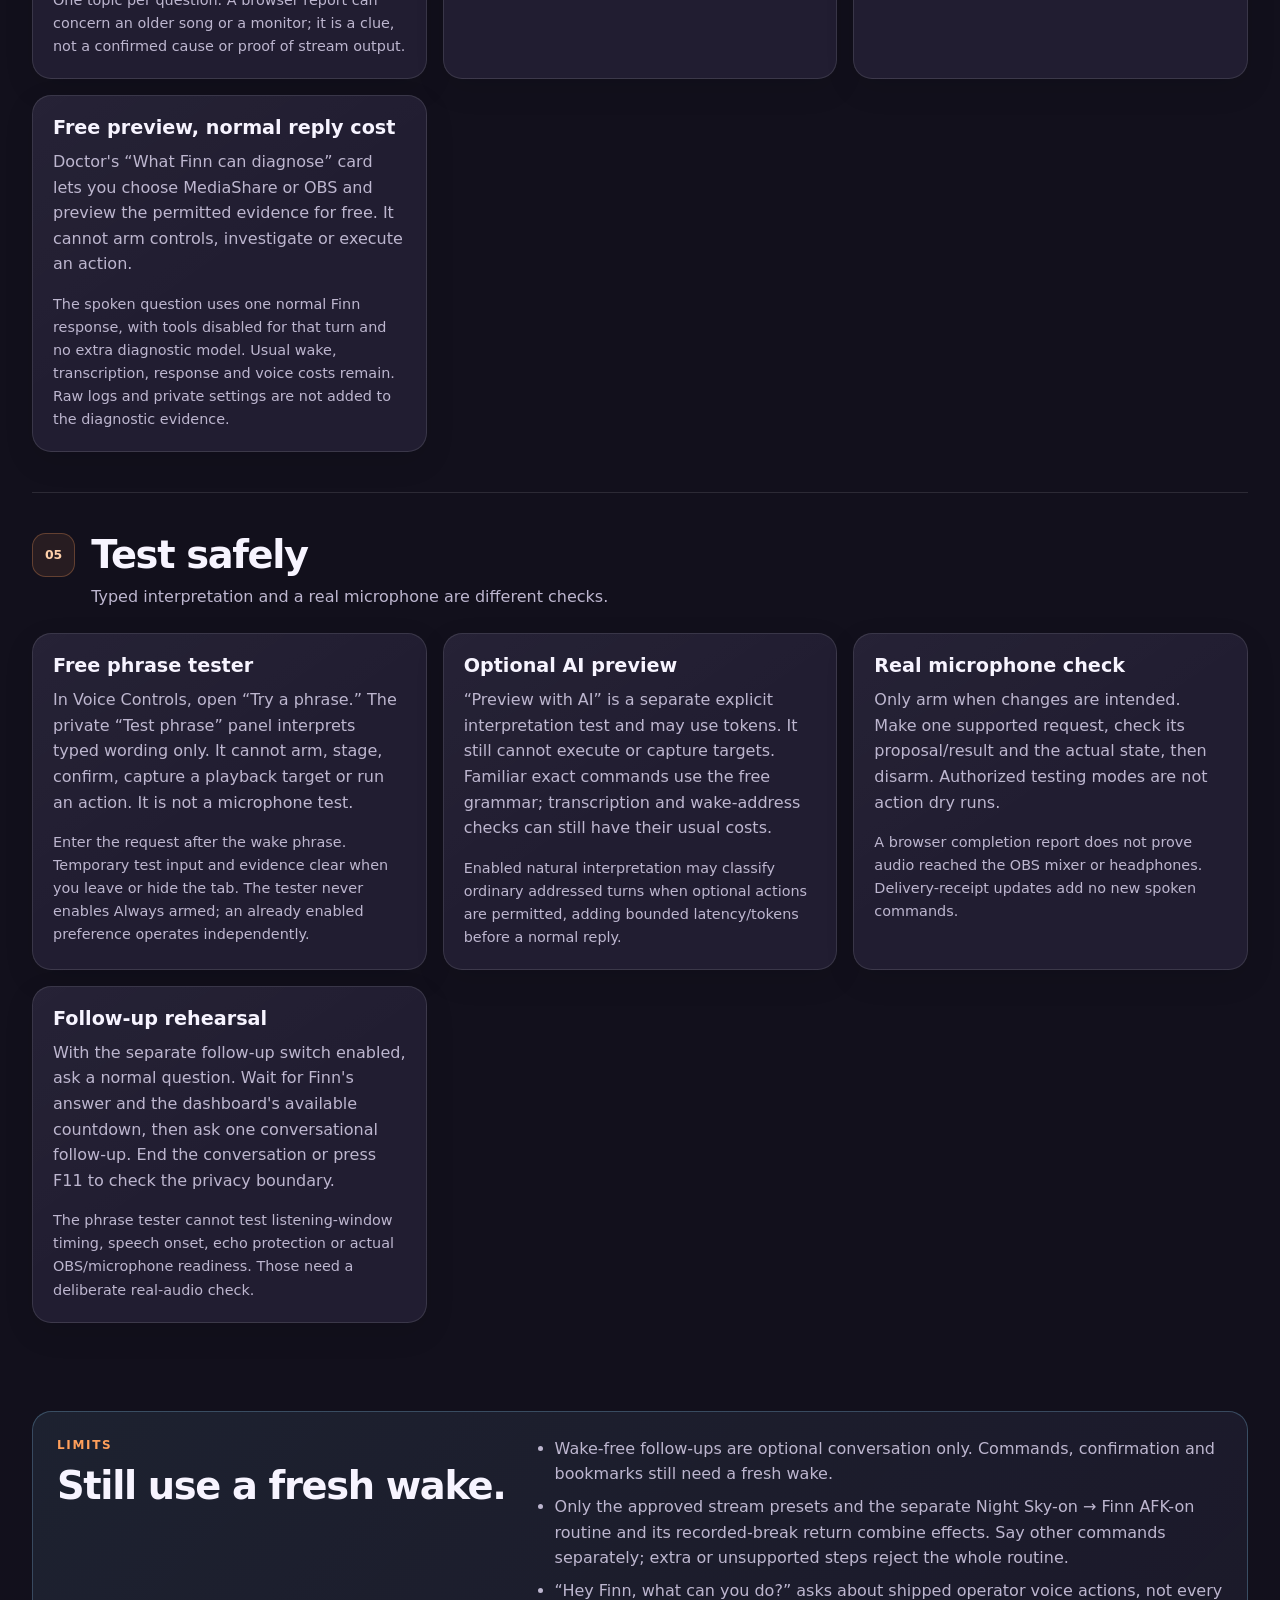
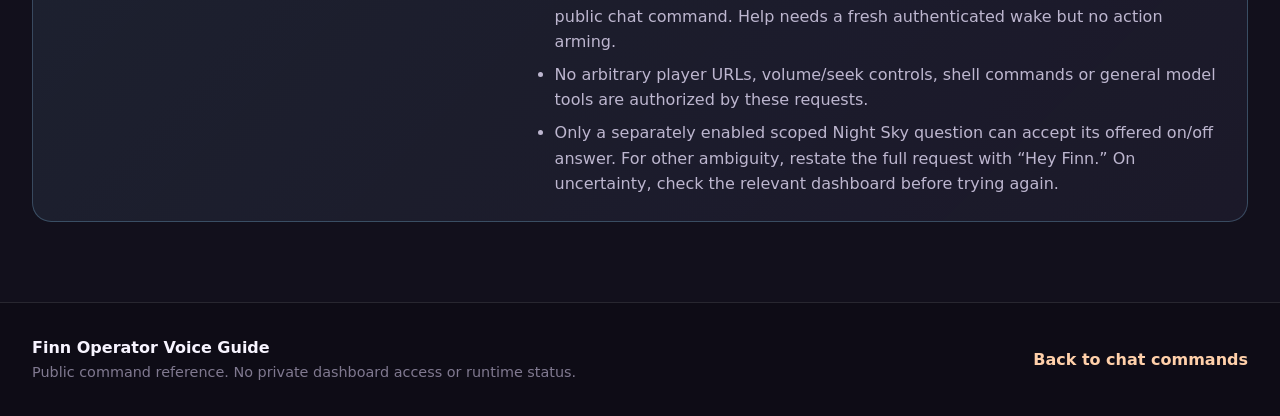
==== commit cd094a4b: "Document always-armed voice controls and flexible takeover wording (#13)" ====
--- a/voice.html
+++ b/voice.html
@@ -40,10 +40,10 @@
   <main id="voice-guide" class="shell">
     <section class="quick-start" id="before-use" aria-labelledby="before-use-title">
       <p class="section-kicker">BEFORE USING CONTROLS</p>
-      <h2 id="before-use-title">Enable deliberately. Arm separately.</h2>
+      <h2 id="before-use-title">Enable deliberately. Choose how to arm.</h2>
       <div class="quick-grid">
         <article><span class="step">1</span><h3>Check the microphone</h3><p>Use the updated, authenticated operator microphone. Begin with “Hey Finn” or the channel's configured wake phrase. A normal question still uses ordinary conversation.</p></article>
-        <article><span class="step">2</span><h3>Choose permissions and arm</h3><p>Open the private dashboard's Voice Controls tab. Voice controls and optional bookmark, song-skip, playback, quiet, takeover, recorded-break return and stream-preset permissions must be enabled separately. Enable return before starting the break. Enabling does not arm anything; explicitly arm the current microphone session.</p></article>
+        <article><span class="step">2</span><h3>Choose permissions and arm</h3><p>Open the private dashboard's Voice Controls tab. Voice controls and optional bookmark, song-skip, playback, quiet, takeover, recorded-break return and stream-preset permissions must be enabled separately. Enable return before starting the break. Arm the current microphone manually, or deliberately enable the optional “Always armed” preference after installing its Finn update.</p><p>Always armed remembers your choice across restarts and reconnects, but only arms an eligible authenticated, updated microphone when controls are ready. Disarm pauses it for this bot run; use Arm or turn the preference off and on to resume. A fresh wake and the normal confirmation choice still apply.</p></article>
         <article><span class="step">3</span><h3>Respect confirmation</h3><p>Night Sky changes, enabled media/quiet actions and approved stream presets/restoration use the configured second-confirmation preference. Bookmarks are immediate and skip only that extra confirmation.</p></article>
         <article><span class="step">4</span><h3>Protect the room</h3><p>Authentication identifies the microphone, not the speaker. Anyone audible to an armed mic may request a supported action. Use isolated audio/headphones and disarm outside intentional use.</p></article>
       </div>
@@ -67,18 +67,18 @@
         </article>
         <article class="command-card" id="night-sky-takeover">
           <h3>Night Sky + Finn takeover</h3>
-          <div class="command-list"><code>Hey Finn, activate Night Sky and take over.</code><code>Hey Finn, I'll be right back, activate Night Sky and take over.</code></div>
+          <div class="command-list"><code>Hey Finn, activate Night Sky and take over.</code><code>Hey Finn, can you take over and start Night Sky?</code><code>Hey Finn, I'll be right back. Can you take over and start Night Sky?</code></div>
           <p>Separately enable this routine in Voice Controls; it defaults OFF. It checks both services before changing anything, ensures Night Sky is on, then engages Finn's existing AFK mode. One confirmation covers the whole plan when confirmation is enabled.</p>
-          <p>AFK may start Finn's autonomy, use the configured event-reaction mode and post the normal handoff announcement. Maple is unchanged. Natural surrounding chatter needs natural interpretation Enabled; the complete exact first example uses the free parser.</p>
-          <p class="fine-print">The dashboard shows each step. Both steps share the original 30-second completed-request deadline. If the second step fails or you cancel midway, a completed first step is left alone and reported; there is no automatic undo or restart replay. Check both states before trying again.</p>
-          <p class="fine-print">Night Sky alone does not start AFK. Ending only Night Sky does not end AFK. Its separately enabled recorded-break return below is the sole return combination; reversed order, AFK-only, extra/unknown steps and quoted/conditional/corrected requests remain unsupported.</p>
+          <p>AFK may start Finn's autonomy, use the configured event-reaction mode and post the normal handoff announcement. Maple is unchanged. The two actions may be mentioned in either order with “and”; the approved plan still starts Night Sky before AFK. Natural surrounding chatter needs natural interpretation Enabled; the complete first and second examples use the free parser.</p>
+          <p class="fine-print">The dashboard shows each step. Both activation steps share the original 30-second completed-request deadline. A successfully accepted Night Sky animation may finish after that deadline; it belongs to the active Protocol session. If the second step fails or you cancel midway, a completed first step is left alone and reported; there is no automatic undo or restart replay. Check both states before trying again.</p>
+          <p class="fine-print">Night Sky alone does not start AFK. Ending only Night Sky does not end AFK. Its separately enabled recorded-break return below is the sole return combination. Explicitly requiring AFK first (for example, “take over, then start Night Sky”), AFK-only, extra/unknown steps and quoted/conditional/corrected requests remain unsupported.</p>
         </article>
         <article class="command-card" id="break-return">
           <h3>Welcome back from your recorded break</h3>
           <div class="command-list"><code>Hey Finn, I'm back.</code><code>Hey Finn, restore my break.</code></div>
           <p>Enable “Return from recorded break” separately in Voice Controls before starting Night Sky + Finn takeover. Finn remembers what that routine actually turned on. He returns from owned AFK first, then uses the normal Night Sky scene, reward and music restore. Your existing confirmation choice still applies to the whole return.</p>
           <p>Anything already on before the break stays on. Later manual changes or replacement runs are preserved; a conflicting reward/provider state may need dashboard recovery. If a constellation is still playing, Finn waits for it before reporting restoration complete.</p>
-          <p class="fine-print">This needs a fresh wake, armed microphone and current permissions. The original 30-second request deadline still applies. The record is not chat-history memory and does not survive a bot restart or stream end. No recorded owned break means no changes; use existing AFK/Night Sky controls. It is not arbitrary undo. A mic reconnect requires a fresh arm and wake.</p>
+          <p class="fine-print">This needs a fresh wake, armed microphone and current permissions. The original 30-second request deadline still applies. The record is not chat-history memory and does not survive a bot restart or stream end. No recorded owned break means no changes; use existing AFK/Night Sky controls. It is not arbitrary undo. After a mic reconnect, manually arm again or let your explicitly enabled Always armed preference arm the eligible new session, then issue a fresh wake.</p>
         </article>
         <article class="command-card" id="bookmarks">
           <h3>Private stream bookmarks</h3>
@@ -113,7 +113,7 @@
         <article class="command-card" id="dashboard">
           <h3>Use the private dashboard</h3>
           <p>The dedicated Voice Controls tab brings together action status, permissions, arming, pending proposals, phrase tests and searchable command help. The quiet countdown has a clear-only “Resume Finn comments” button usable without arming.</p>
-          <p>Night Sky Protocol reward, music and OBS setup stays in Night Sky. Use the shortcuts between the two tabs; changing tabs never enables, arms or executes an action.</p>
+          <p>Night Sky Protocol reward, music and OBS setup stays in Night Sky. Use the shortcuts between the two tabs. Changing tabs never enables or executes an action; an explicitly enabled Always armed preference works independently of the selected tab.</p>
           <p>Disarming alone leaves an accepted quiet timer intact. Quiet expiry, resume, disabling its permission, stream end, a new session or restart clears it without replaying old comments.</p>
           <p class="fine-print">Media, quiet, takeover, recorded-break return and stream-preset/restore proposals expire within the original 30-second completed-request window; later interpretation or confirmation cannot extend it. Check status rather than treating a slow HTTP reply as success or failure.</p>
         </article>
@@ -195,7 +195,7 @@
     <section class="command-section" id="testing" aria-labelledby="testing-title">
       <div class="section-heading"><span class="section-icon" aria-hidden="true">05</span><div><h2 id="testing-title">Test safely</h2><p>Typed interpretation and a real microphone are different checks.</p></div></div>
       <div class="card-grid">
-        <article class="command-card"><h3>Free phrase tester</h3><p>In Voice Controls, open “Try a phrase.” The private “Test phrase” panel interprets typed wording only. It cannot arm, stage, confirm, capture a playback target or run an action. It is not a microphone test.</p><p class="fine-print">Enter the request after the wake phrase. Temporary test input and evidence clear when you leave or hide the tab. Switching back never arms anything automatically.</p></article>
+        <article class="command-card"><h3>Free phrase tester</h3><p>In Voice Controls, open “Try a phrase.” The private “Test phrase” panel interprets typed wording only. It cannot arm, stage, confirm, capture a playback target or run an action. It is not a microphone test.</p><p class="fine-print">Enter the request after the wake phrase. Temporary test input and evidence clear when you leave or hide the tab. The tester never enables Always armed; an already enabled preference operates independently.</p></article>
         <article class="command-card"><h3>Optional AI preview</h3><p>“Preview with AI” is a separate explicit interpretation test and may use tokens. It still cannot execute or capture targets. Familiar exact commands use the free grammar; transcription and wake-address checks can still have their usual costs.</p><p class="fine-print">Enabled natural interpretation may classify ordinary addressed turns when optional actions are permitted, adding bounded latency/tokens before a normal reply.</p></article>
         <article class="command-card"><h3>Real microphone check</h3><p>Only arm when changes are intended. Make one supported request, check its proposal/result and the actual state, then disarm. Authorized testing modes are not action dry runs.</p><p class="fine-print">A browser completion report does not prove audio reached the OBS mixer or headphones. Delivery-receipt updates add no new spoken commands.</p></article>
         <article class="command-card"><h3>Follow-up rehearsal</h3><p>With the separate follow-up switch enabled, ask a normal question. Wait for Finn's answer and the dashboard's available countdown, then ask one conversational follow-up. End the conversation or press F11 to check the privacy boundary.</p><p class="fine-print">The phrase tester cannot test listening-window timing, speech onset, echo protection or actual OBS/microphone readiness. Those need a deliberate real-audio check.</p></article>
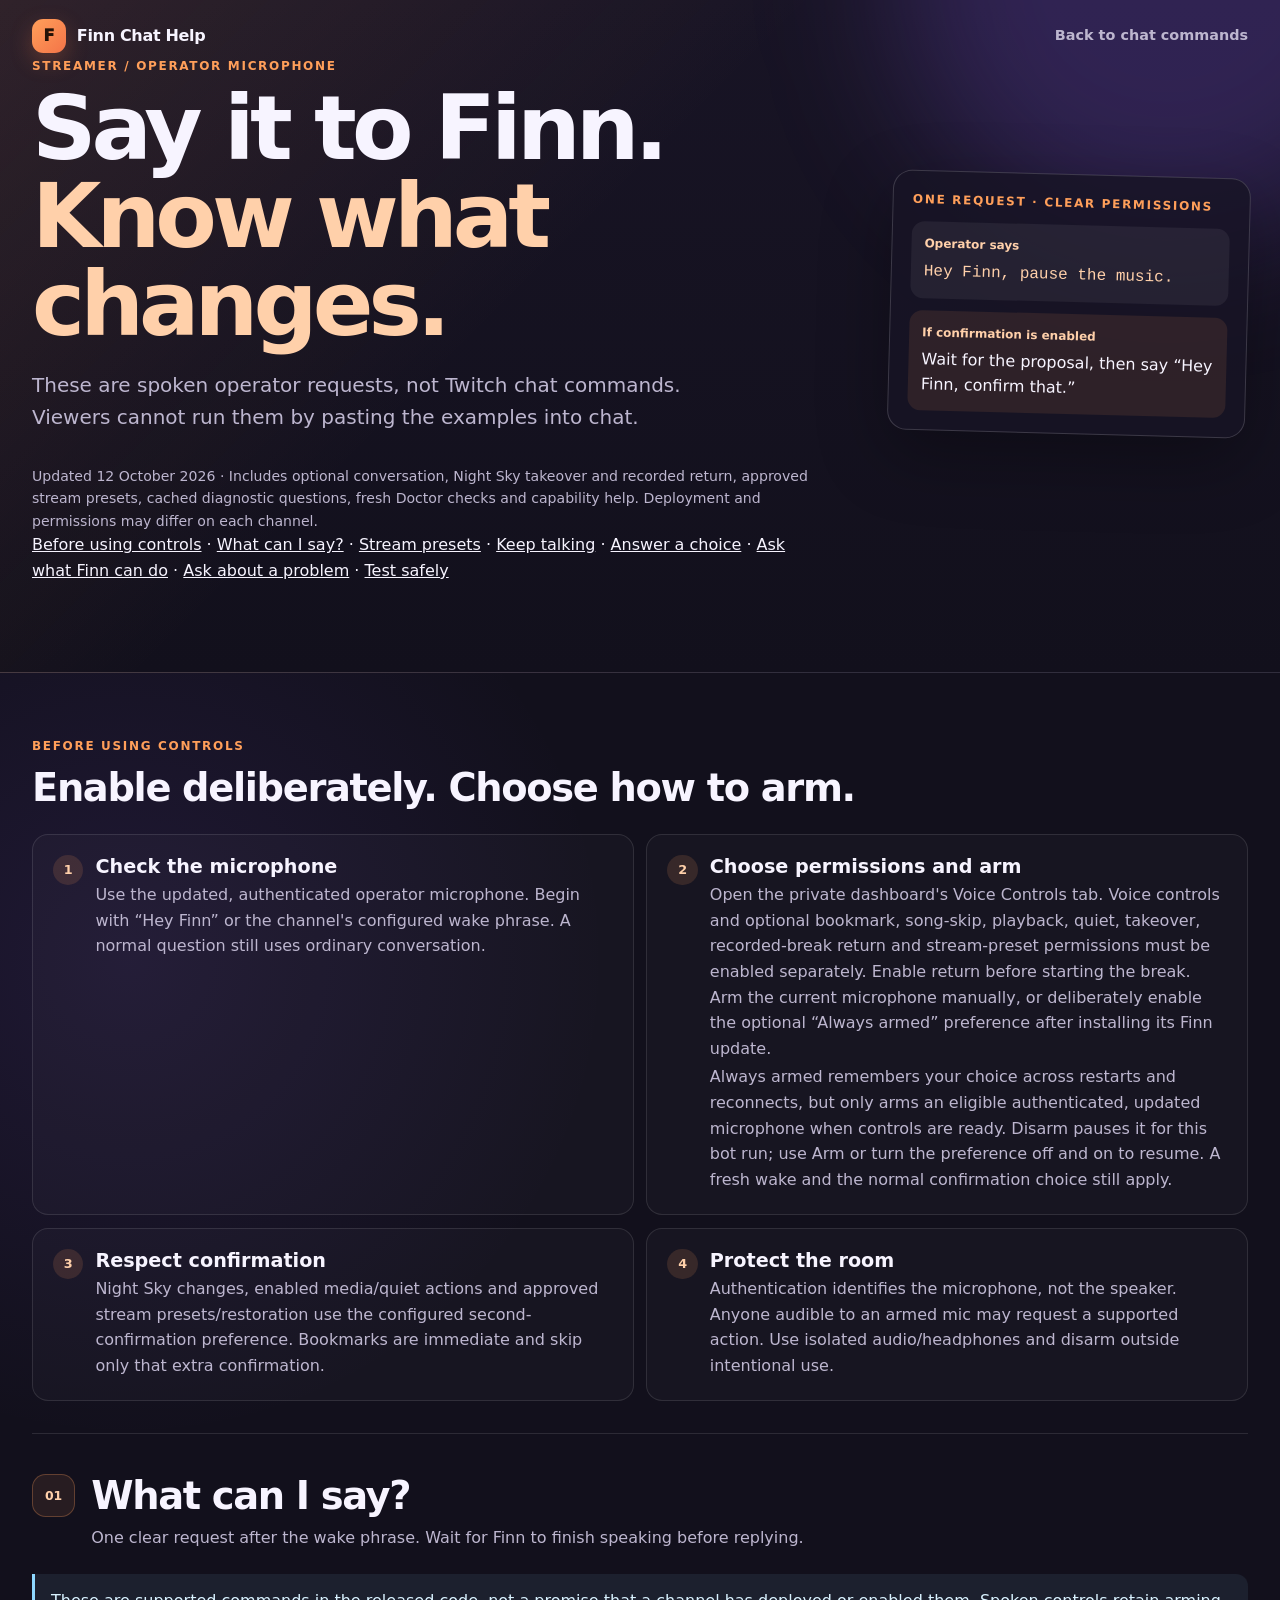
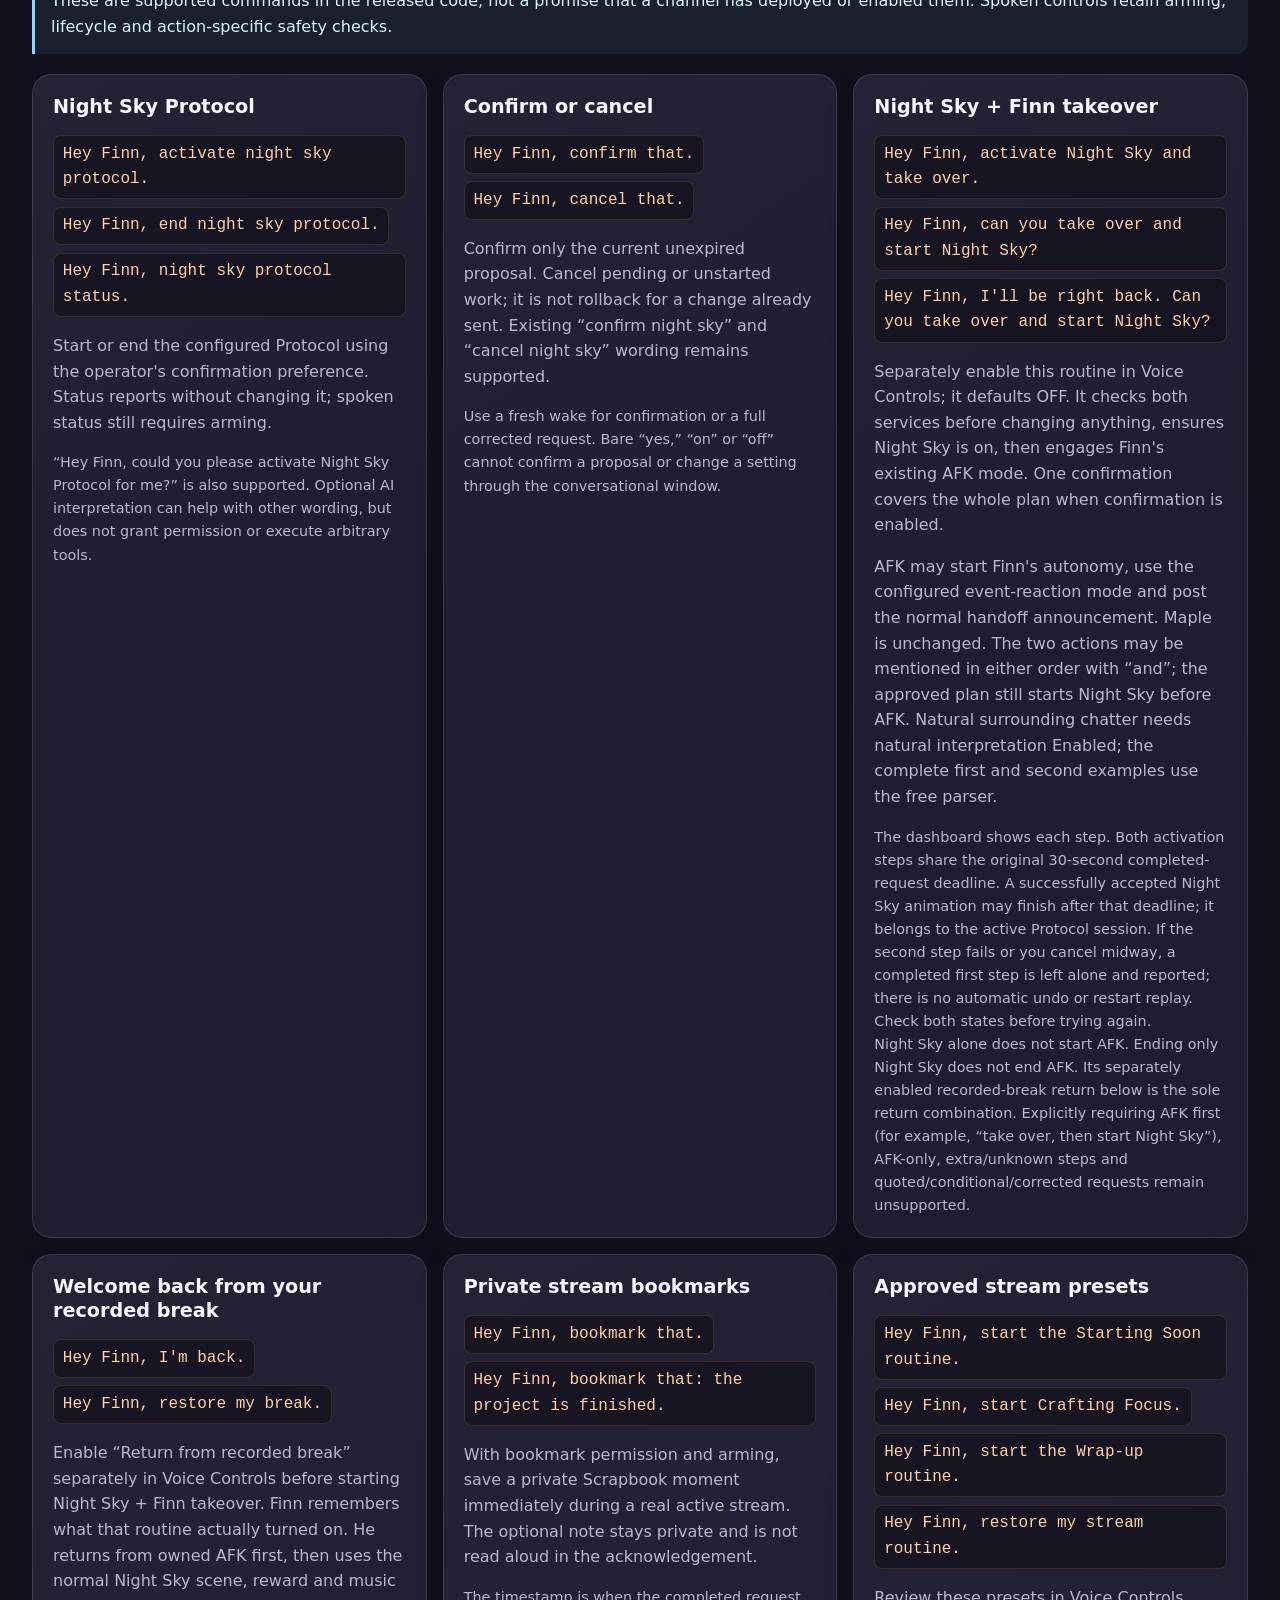
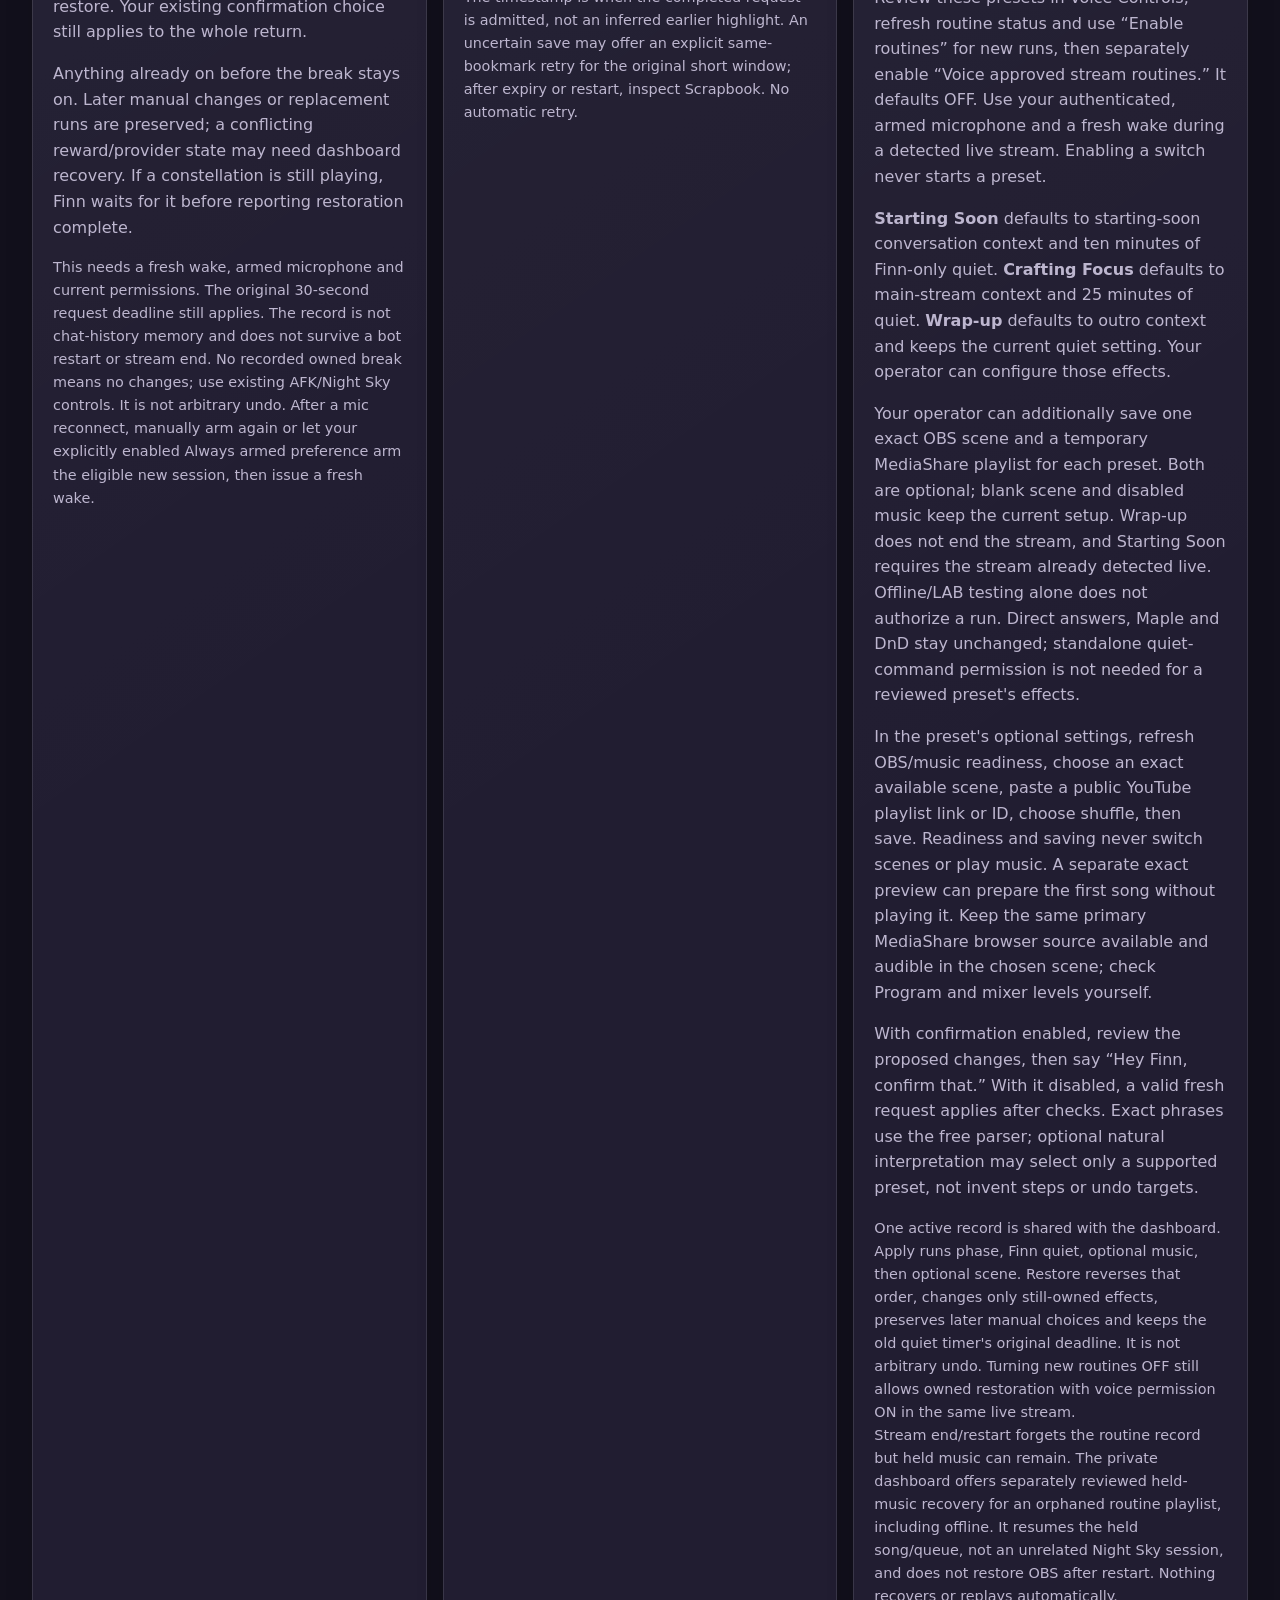
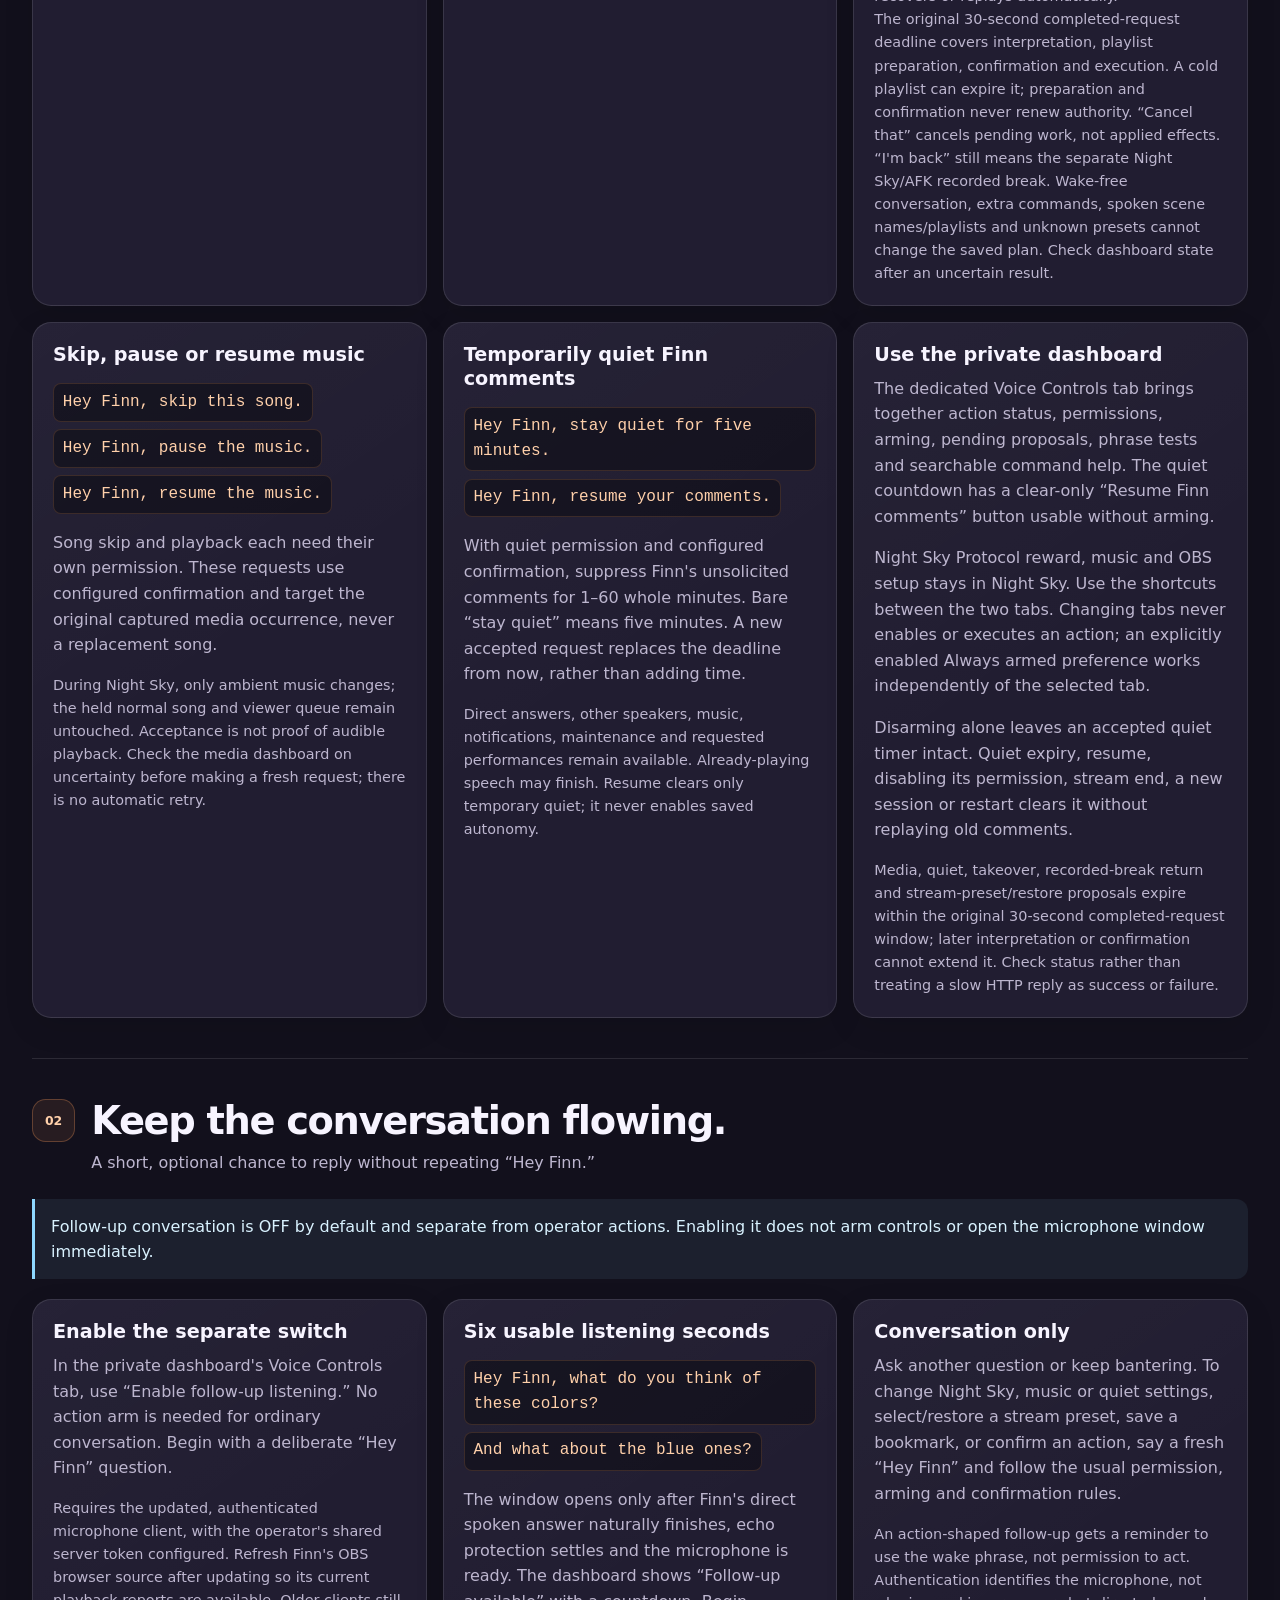
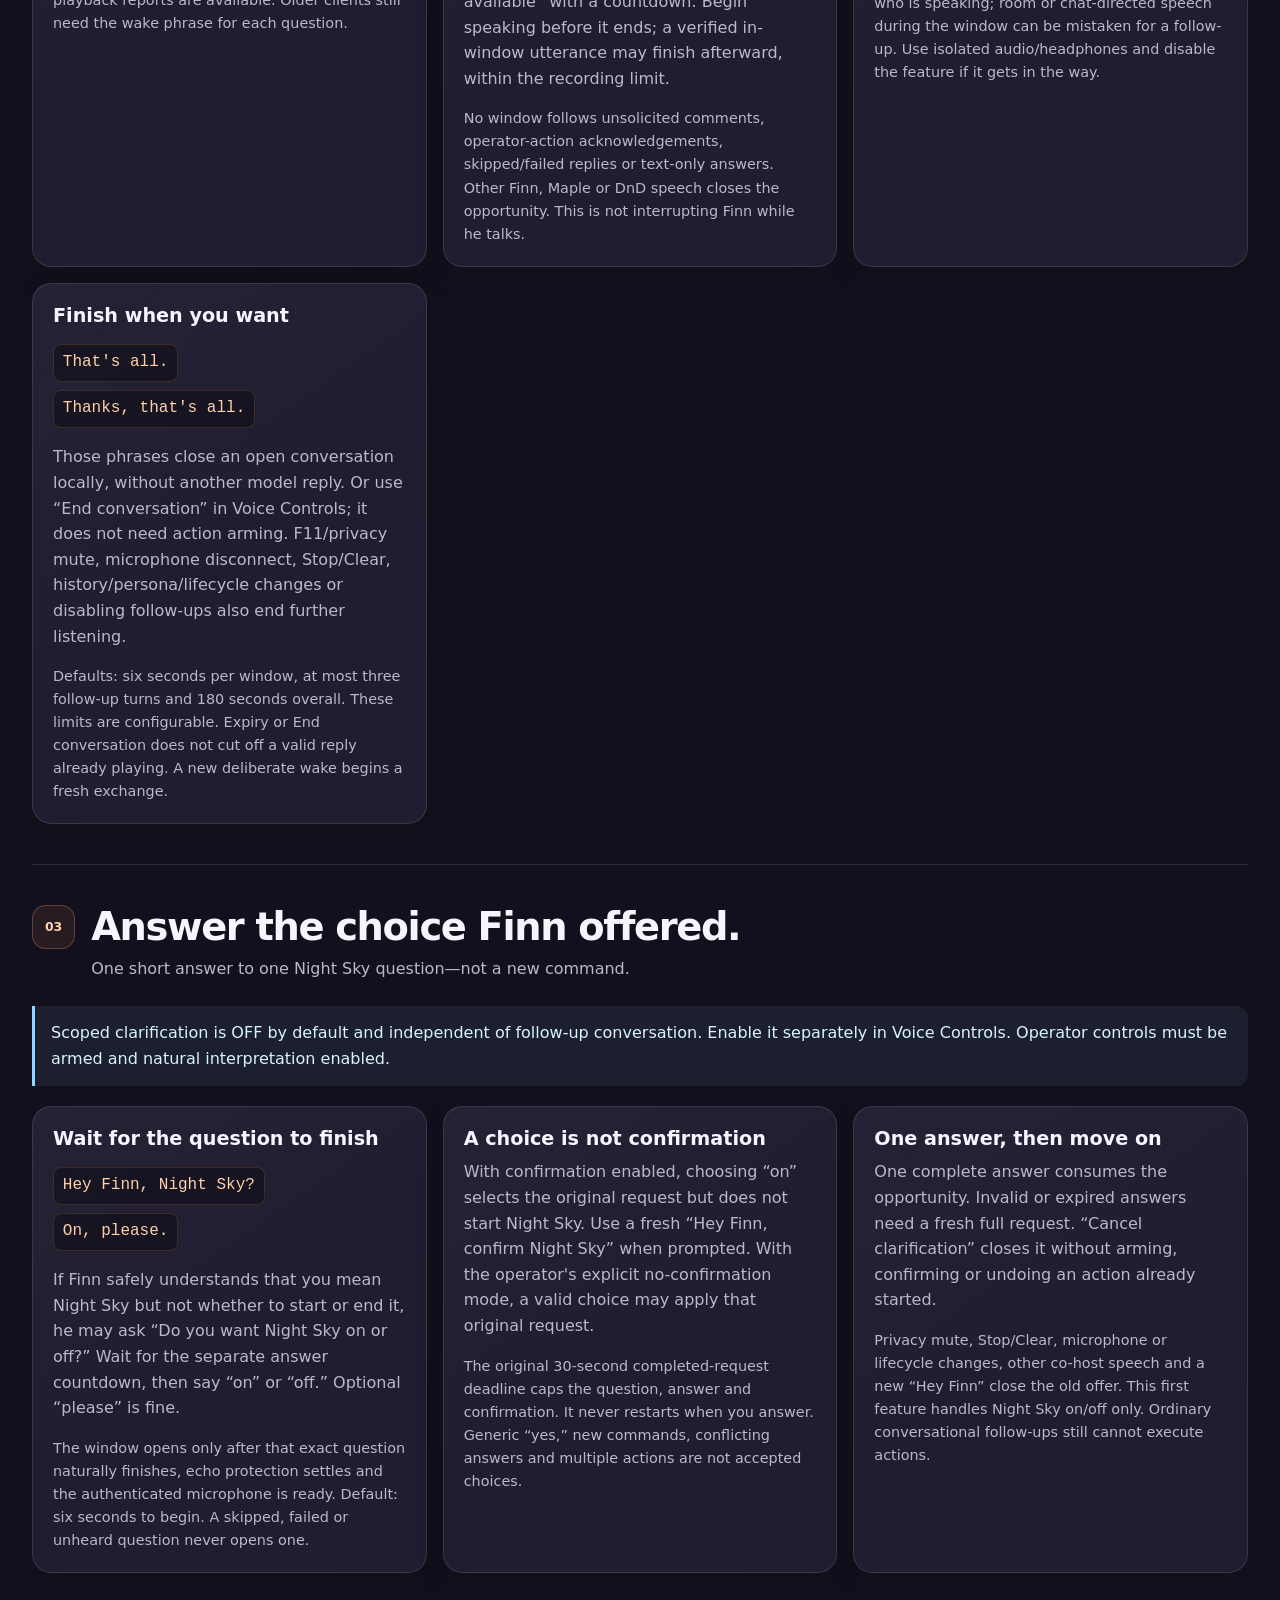
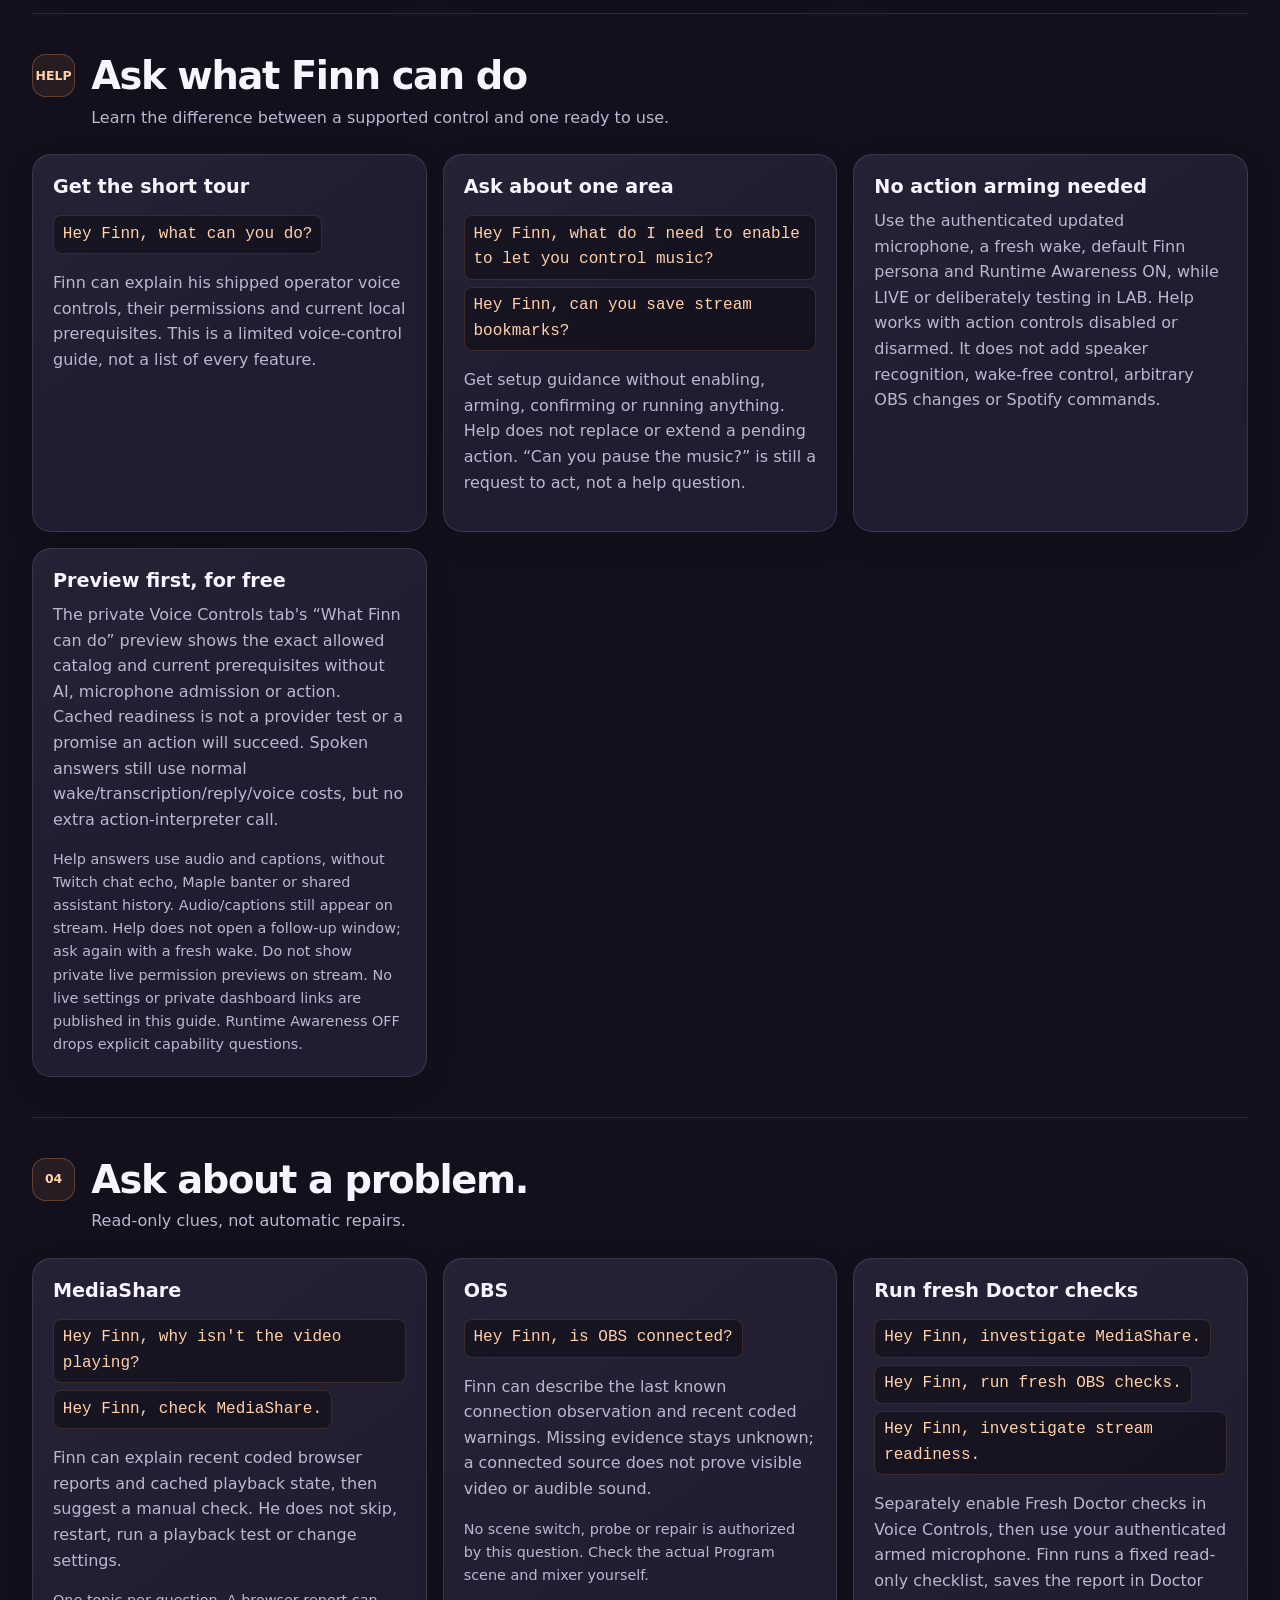
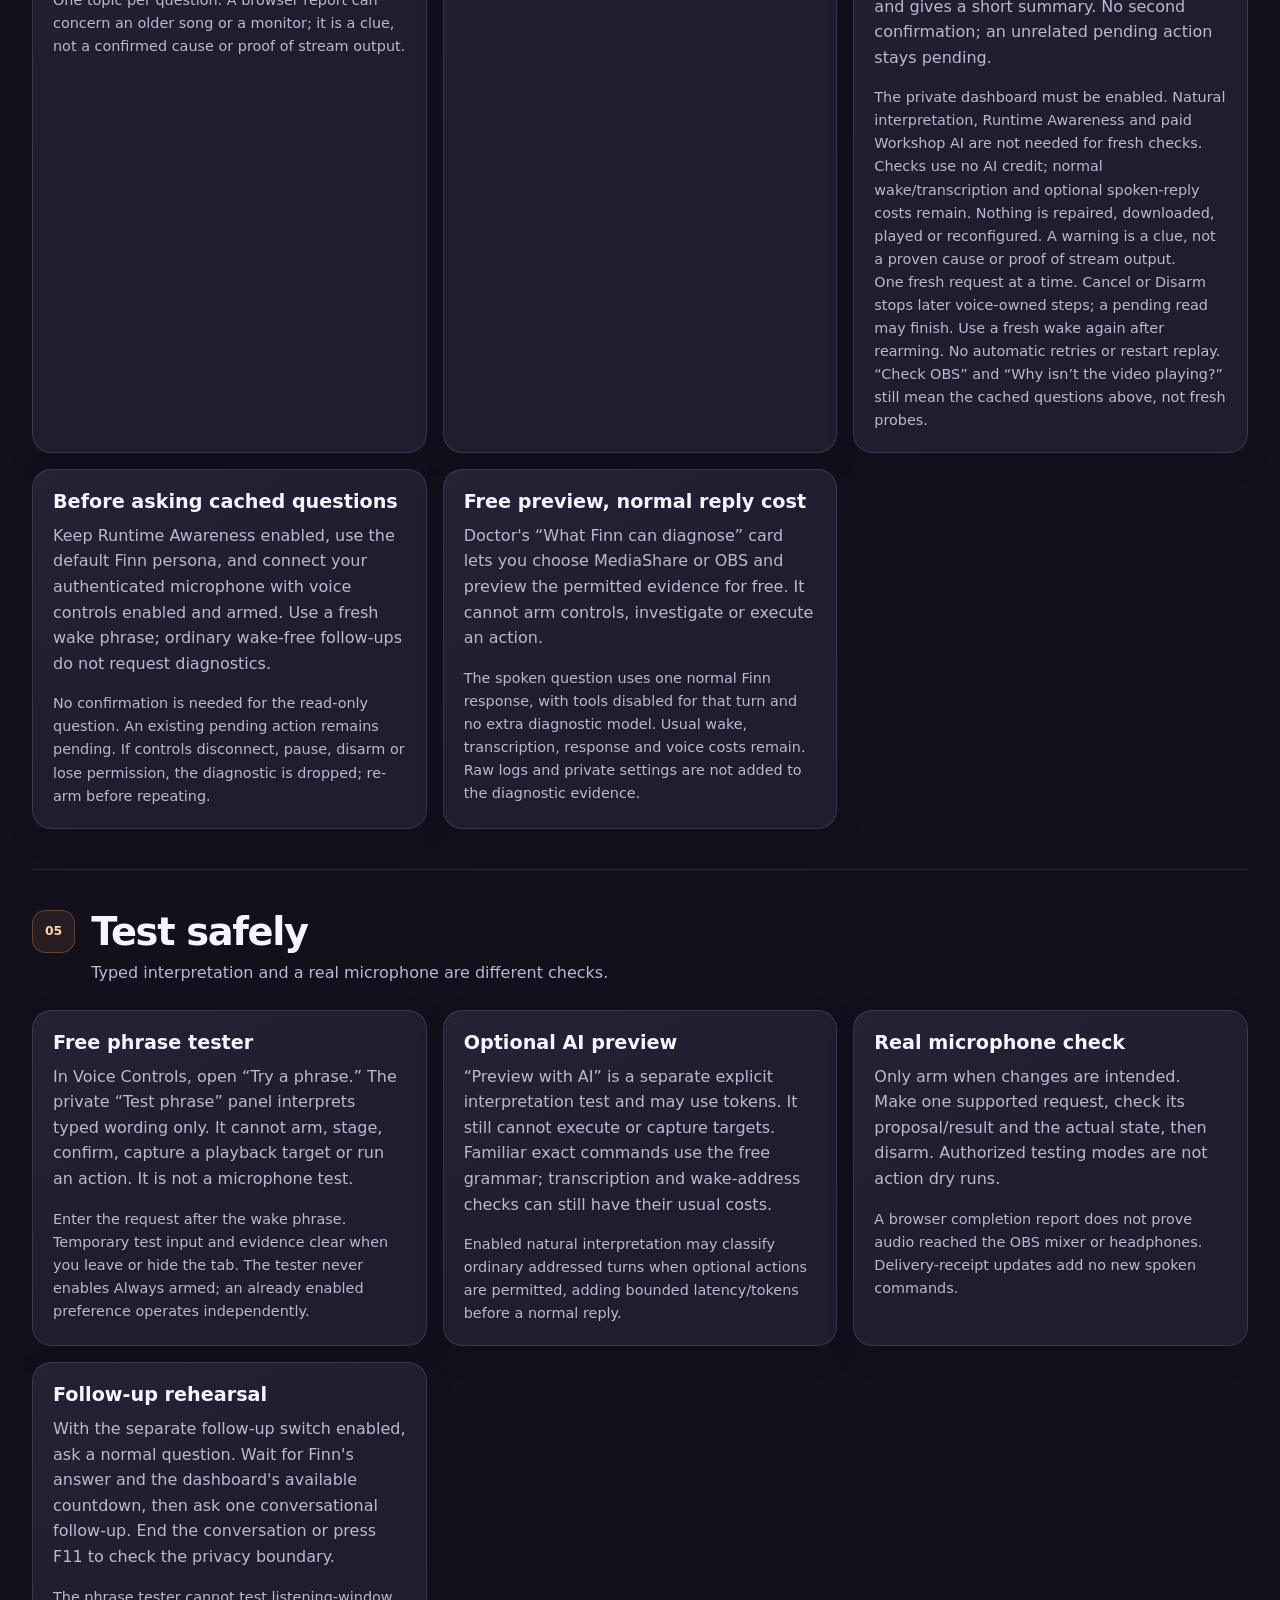
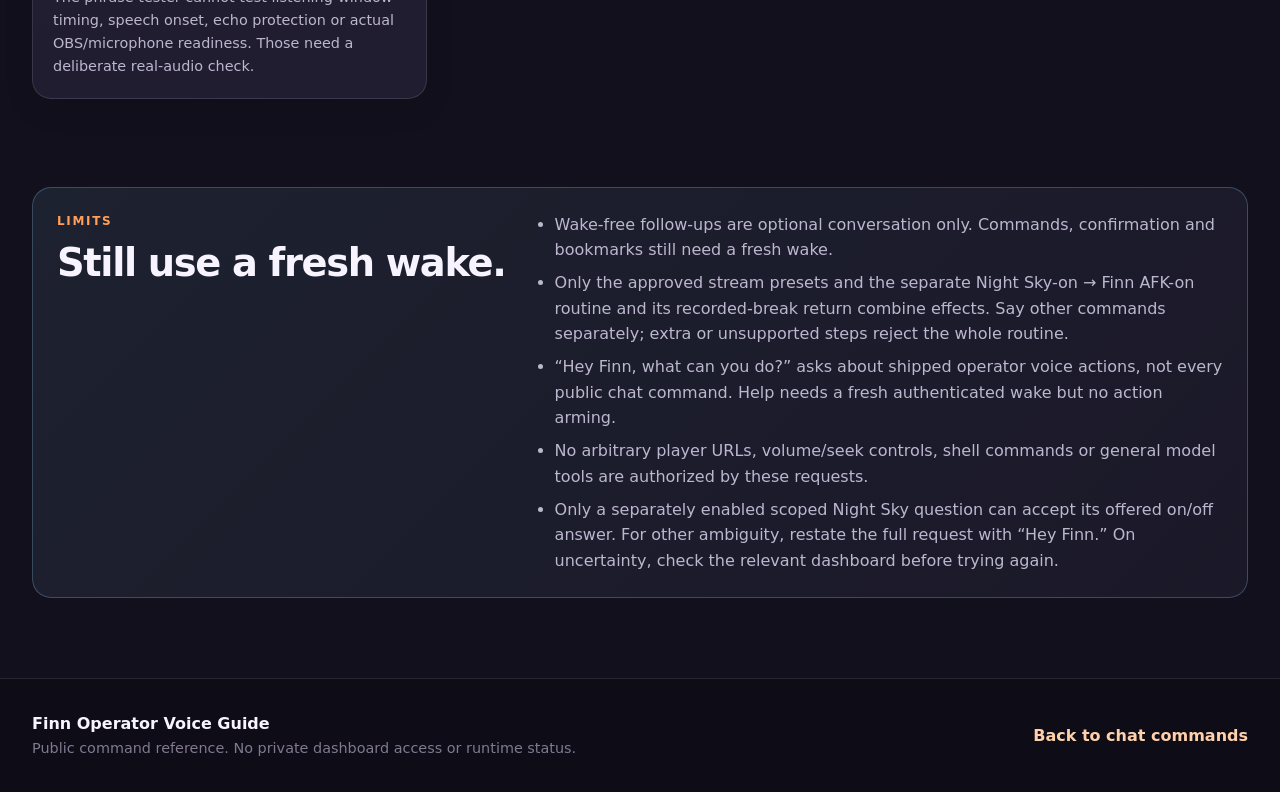
==== commit 8fdcfdbd: "Document fresh read-only Doctor checks by voice" ====
--- a/voice.html
+++ b/voice.html
@@ -26,7 +26,7 @@
         <p class="eyebrow">STREAMER / OPERATOR MICROPHONE</p>
         <h1>Say it to Finn.<br><span>Know what changes.</span></h1>
         <p class="hero-intro">These are spoken operator requests, not Twitch chat commands. Viewers cannot run them by pasting the examples into chat.</p>
-        <p class="search-hint">Updated 10 October 2026 · Includes optional conversation, Night Sky takeover and recorded return, approved stream presets, read-only MediaShare/OBS questions and capability help. Deployment and permissions may differ on each channel.</p>
+        <p class="search-hint">Updated 12 October 2026 · Includes optional conversation, Night Sky takeover and recorded return, approved stream presets, cached diagnostic questions, fresh Doctor checks and capability help. Deployment and permissions may differ on each channel.</p>
         <p><a href="#before-use">Before using controls</a> · <a href="#commands">What can I say?</a> · <a href="#stream-routines">Stream presets</a> · <a href="#follow-ups">Keep talking</a> · <a href="#clarification">Answer a choice</a> · <a href="#capabilities">Ask what Finn can do</a> · <a href="#diagnostics">Ask about a problem</a> · <a href="#testing">Test safely</a></p>
       </div>
       <div class="hero-card" aria-label="Voice request example">
@@ -187,7 +187,8 @@
       <div class="card-grid">
         <article class="command-card"><h3>MediaShare</h3><div class="command-list"><code>Hey Finn, why isn't the video playing?</code><code>Hey Finn, check MediaShare.</code></div><p>Finn can explain recent coded browser reports and cached playback state, then suggest a manual check. He does not skip, restart, run a playback test or change settings.</p><p class="fine-print">One topic per question. A browser report can concern an older song or a monitor; it is a clue, not a confirmed cause or proof of stream output.</p></article>
         <article class="command-card"><h3>OBS</h3><div class="command-list"><code>Hey Finn, is OBS connected?</code></div><p>Finn can describe the last known connection observation and recent coded warnings. Missing evidence stays unknown; a connected source does not prove visible video or audible sound.</p><p class="fine-print">No scene switch, probe or repair is authorized by this question. Check the actual Program scene and mixer yourself.</p></article>
-        <article class="command-card"><h3>Before asking</h3><p>Keep Runtime Awareness enabled, use the default Finn persona, and connect your authenticated microphone with voice controls enabled and armed. Use a fresh wake phrase; ordinary wake-free follow-ups do not request diagnostics.</p><p class="fine-print">No confirmation is needed for the read-only question. An existing pending action remains pending. If controls disconnect, pause, disarm or lose permission, the diagnostic is dropped; re-arm before repeating.</p></article>
+        <article class="command-card" id="fresh-checks"><h3>Run fresh Doctor checks</h3><div class="command-list"><code>Hey Finn, investigate MediaShare.</code><code>Hey Finn, run fresh OBS checks.</code><code>Hey Finn, investigate stream readiness.</code></div><p>Separately enable Fresh Doctor checks in Voice Controls, then use your authenticated armed microphone. Finn runs a fixed read-only checklist, saves the report in Doctor and gives a short summary. No second confirmation; an unrelated pending action stays pending.</p><p class="fine-print">The private dashboard must be enabled. Natural interpretation, Runtime Awareness and paid Workshop AI are not needed for fresh checks. Checks use no AI credit; normal wake/transcription and optional spoken-reply costs remain. Nothing is repaired, downloaded, played or reconfigured. A warning is a clue, not a proven cause or proof of stream output.</p><p class="fine-print">One fresh request at a time. Cancel or Disarm stops later voice-owned steps; a pending read may finish. Use a fresh wake again after rearming. No automatic retries or restart replay. “Check OBS” and “Why isn’t the video playing?” still mean the cached questions above, not fresh probes.</p></article>
+        <article class="command-card"><h3>Before asking cached questions</h3><p>Keep Runtime Awareness enabled, use the default Finn persona, and connect your authenticated microphone with voice controls enabled and armed. Use a fresh wake phrase; ordinary wake-free follow-ups do not request diagnostics.</p><p class="fine-print">No confirmation is needed for the read-only question. An existing pending action remains pending. If controls disconnect, pause, disarm or lose permission, the diagnostic is dropped; re-arm before repeating.</p></article>
         <article class="command-card"><h3>Free preview, normal reply cost</h3><p>Doctor's “What Finn can diagnose” card lets you choose MediaShare or OBS and preview the permitted evidence for free. It cannot arm controls, investigate or execute an action.</p><p class="fine-print">The spoken question uses one normal Finn response, with tools disabled for that turn and no extra diagnostic model. Usual wake, transcription, response and voice costs remain. Raw logs and private settings are not added to the diagnostic evidence.</p></article>
       </div>
     </section>
